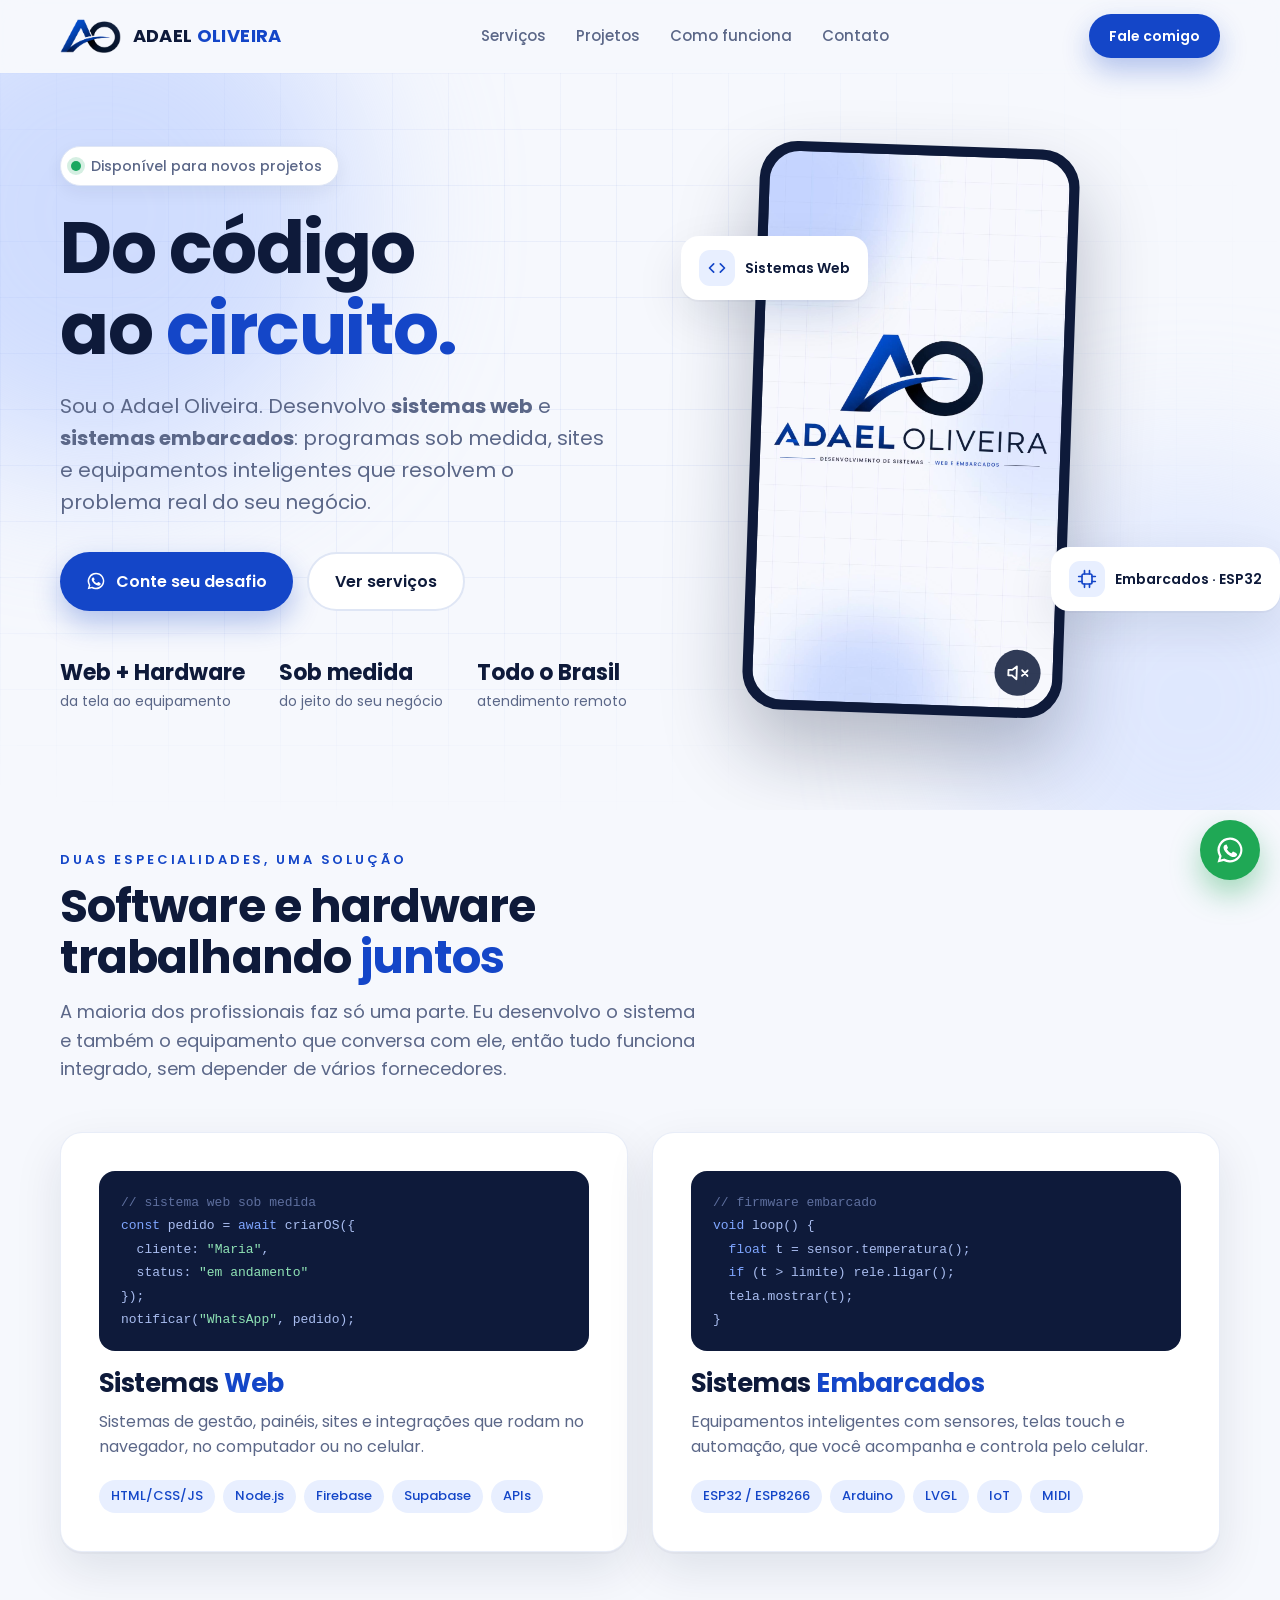
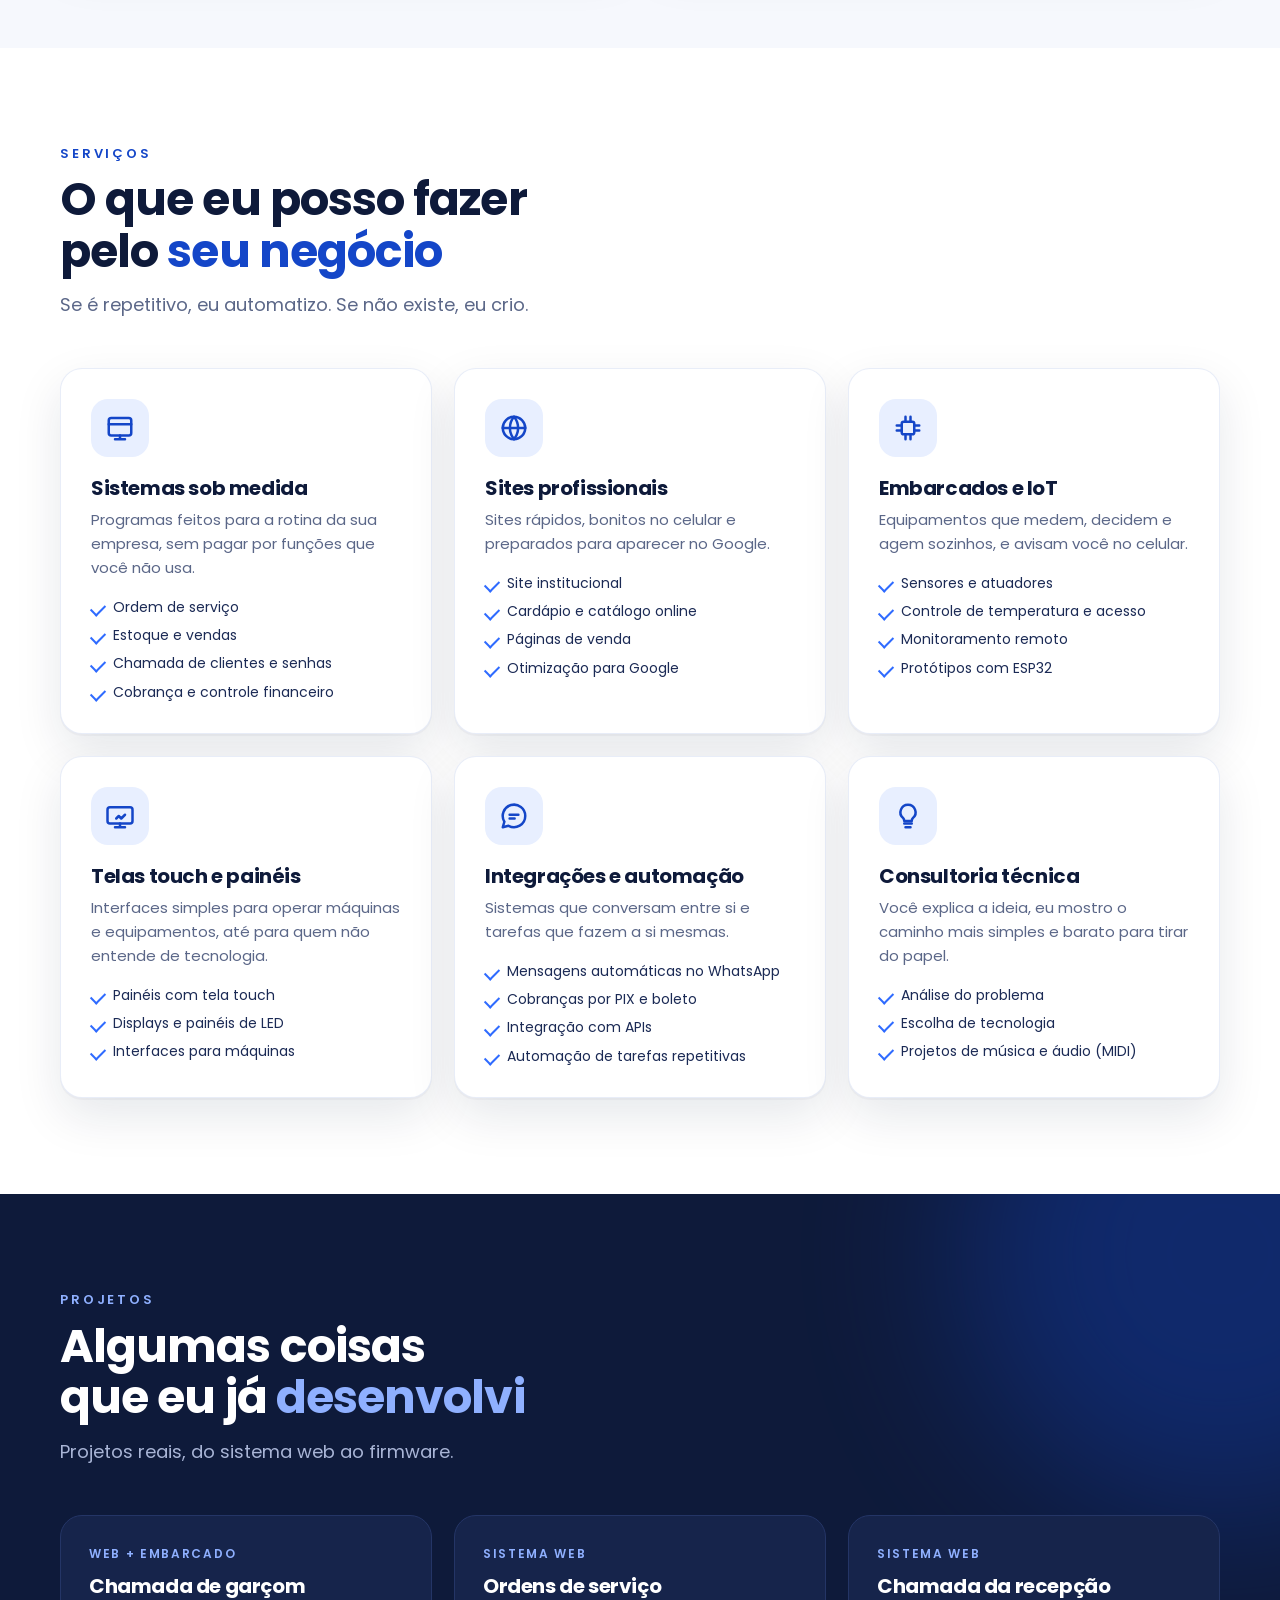
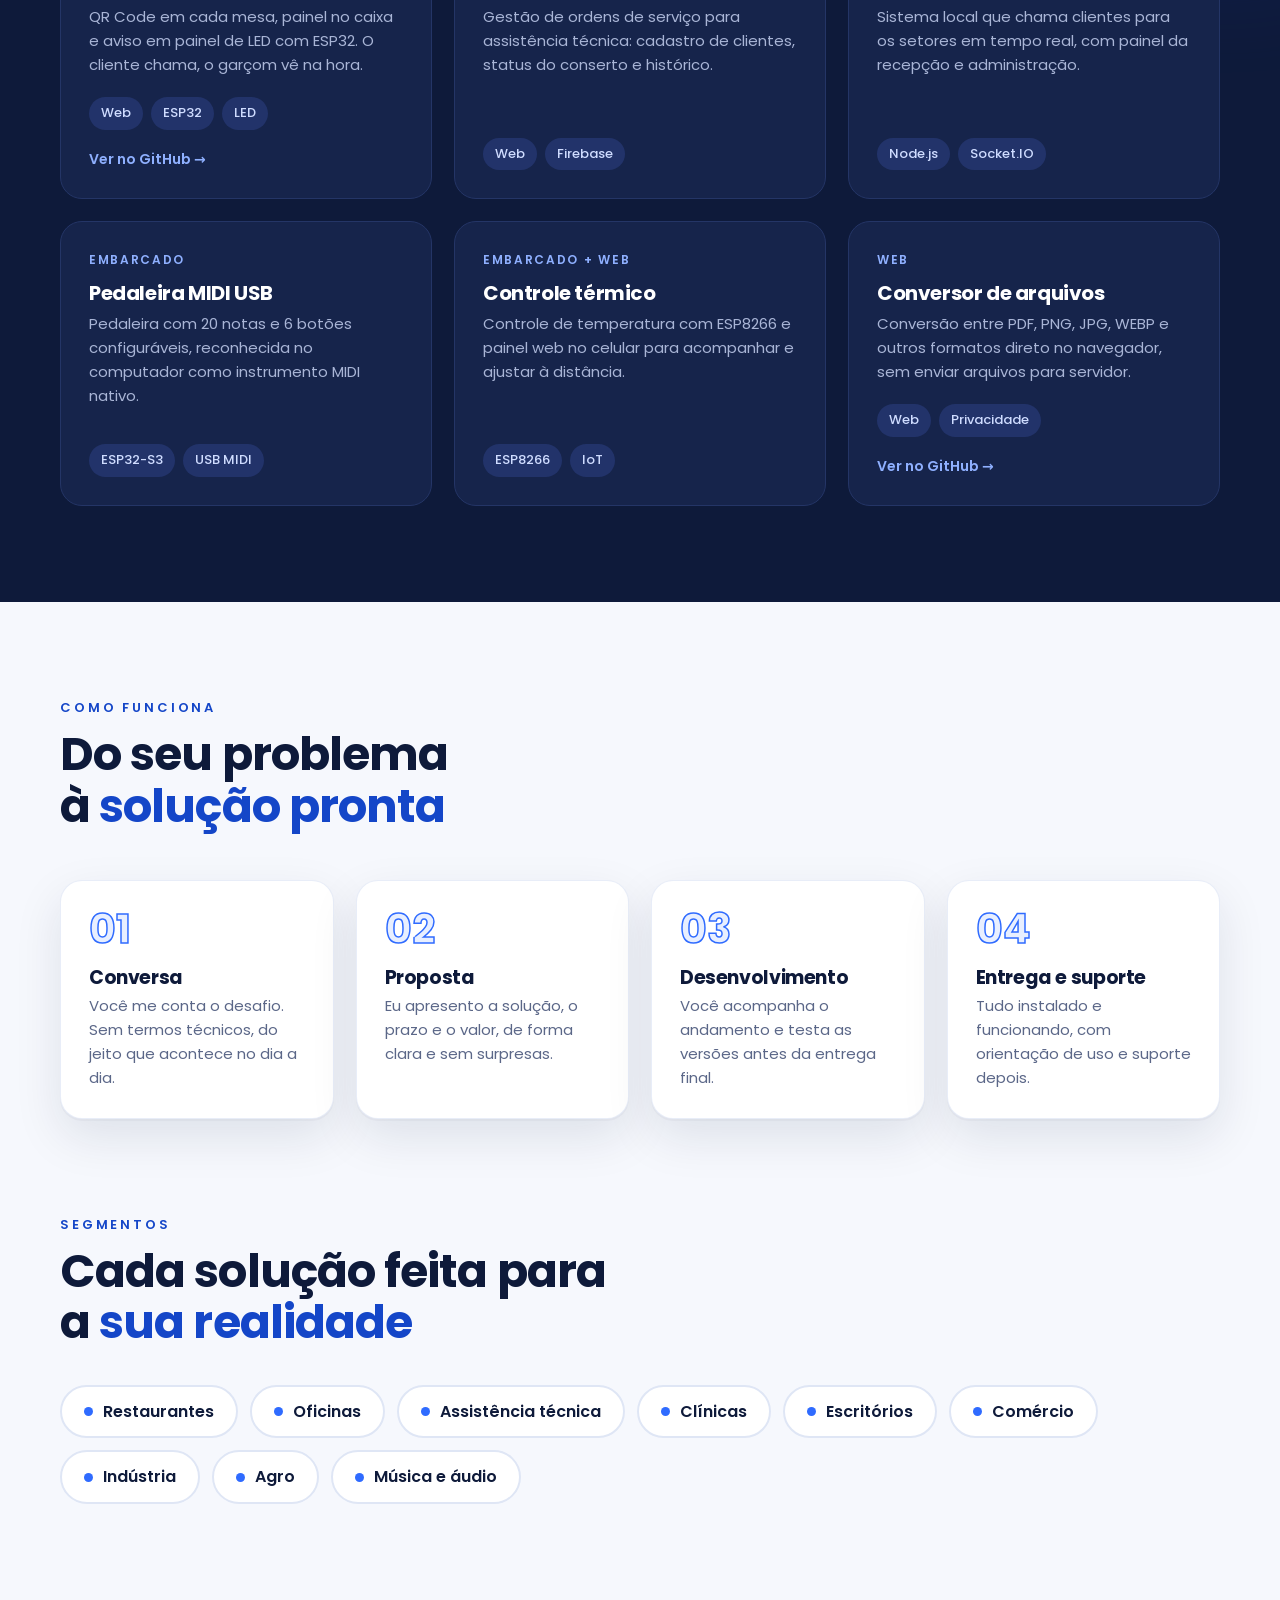
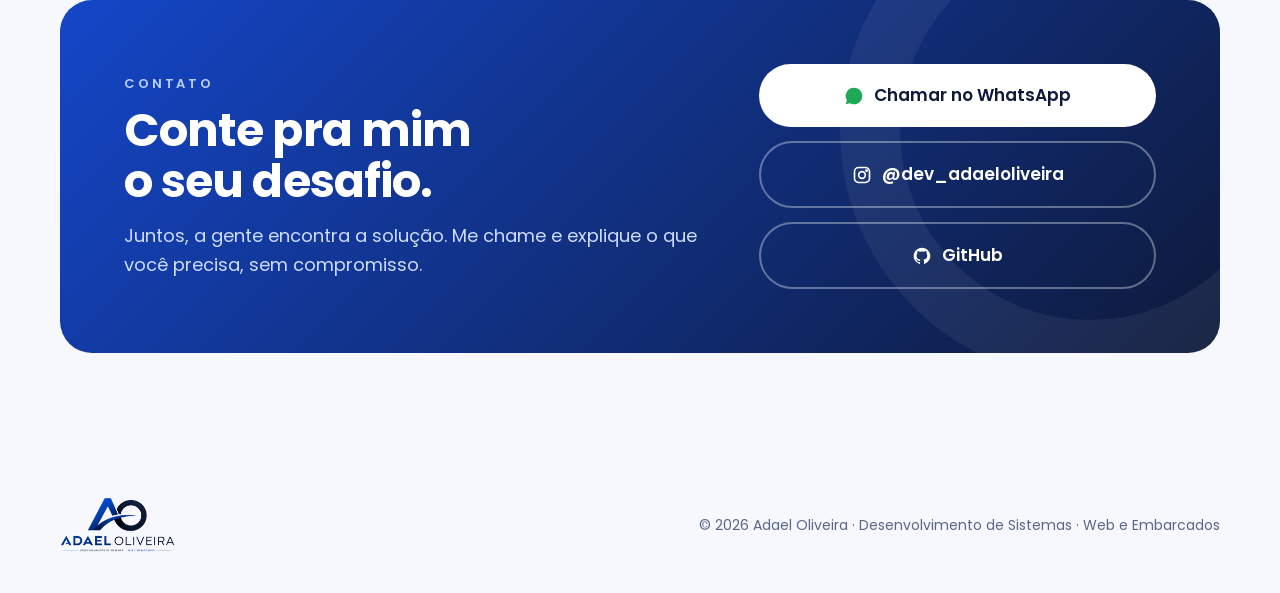
==== index.html @ 1d64de00 "Site oficial Adael Oliveira Co-Authored-By: Claude Opus 5.5 <noreply@anthropic.com> Claude-Session: " ====
<!doctype html>
<html lang="pt-BR">
<head>
<meta charset="utf-8">
<meta name="viewport" content="width=device-width, initial-scale=1">
<title>Adael Oliveira · Desenvolvimento de Sistemas Web e Embarcados</title>
<meta name="description" content="Sistemas sob medida, sites profissionais, automação, telas touch e soluções com ESP32. Do código ao circuito, para restaurantes, oficinas, comércio, escritórios e indústria.">
<meta name="theme-color" content="#0e1a3a">
<link rel="canonical" href="https://adael-oliveira.github.io/">
<meta property="og:type" content="website">
<meta property="og:locale" content="pt_BR">
<meta property="og:title" content="Adael Oliveira · Sistemas Web e Embarcados">
<meta property="og:description" content="Do código ao circuito: sistemas sob medida, sites, automação e equipamentos inteligentes para o seu negócio.">
<meta property="og:url" content="https://adael-oliveira.github.io/">
<meta property="og:image" content="https://adael-oliveira.github.io/assets/og.jpg">
<meta name="twitter:card" content="summary_large_image">
<link rel="icon" type="image/png" sizes="32x32" href="assets/favicon-32.png">
<link rel="apple-touch-icon" href="assets/apple-touch-icon.png">
<link rel="preconnect" href="https://fonts.googleapis.com">
<link rel="preconnect" href="https://fonts.gstatic.com" crossorigin>
<link href="https://fonts.googleapis.com/css2?family=Poppins:wght@400;500;600;700&display=swap" rel="stylesheet">
<script type="application/ld+json">
{"@context":"https://schema.org","@type":"ProfessionalService","name":"Adael Oliveira · Desenvolvimento de Sistemas","url":"https://adael-oliveira.github.io/","image":"https://adael-oliveira.github.io/assets/og.jpg","logo":"https://adael-oliveira.github.io/assets/icon-512.png","description":"Desenvolvimento de sistemas web e embarcados: sistemas sob medida, sites, automação e IoT.","areaServed":"BR","founder":{"@type":"Person","name":"Adael Oliveira","jobTitle":"Desenvolvedor de Sistemas Web e Embarcados","sameAs":["https://github.com/Adael-Oliveira"]}}
</script>
<style>
:root{--navy:#0e1a3a;--navy2:#1b2a55;--blue:#1446c8;--blue2:#2f6bff;--sky:#e8efff;--line:#dfe6f5;--bg:#f6f8fd;--card:#fff;--muted:#5b6788;--ok:#1aa760;--radius:22px;--shadow:0 18px 48px rgba(14,26,58,.10),0 2px 0 rgba(14,26,58,.03)}
*{box-sizing:border-box;margin:0;padding:0}
html{scroll-behavior:smooth}
body{font-family:'Poppins',system-ui,sans-serif;background:var(--bg);color:var(--navy);line-height:1.6;-webkit-font-smoothing:antialiased;overflow-x:hidden}
img,video{max-width:100%;display:block}
a{color:inherit;text-decoration:none}
.wrap{width:min(1160px,100% - 32px);margin-inline:auto}
section{padding:96px 0}
.kicker{font-size:13px;font-weight:600;letter-spacing:.22em;text-transform:uppercase;color:var(--blue)}
h1,h2,h3{line-height:1.12;letter-spacing:-.02em}
h2{font-size:clamp(30px,4.4vw,46px);font-weight:700;margin-top:10px}
.sub{color:var(--muted);font-size:18px;max-width:640px;margin-top:14px}
.blue{color:var(--blue)}
.btn{display:inline-flex;align-items:center;gap:10px;font-weight:600;font-size:16px;padding:15px 26px;border-radius:999px;transition:transform .2s,box-shadow .2s,background .2s;cursor:pointer;border:0}
.btn svg{width:20px;height:20px}
.btn-primary{background:var(--blue);color:#fff;box-shadow:0 12px 28px rgba(20,70,200,.30)}
.btn-primary:hover{transform:translateY(-2px);background:#1039a8}
.btn-ghost{background:#fff;color:var(--navy);border:2px solid var(--line)}
.btn-ghost:hover{border-color:var(--blue2);transform:translateY(-2px)}
/* header */
header{position:sticky;top:0;z-index:50;background:rgba(246,248,253,.82);backdrop-filter:blur(14px);-webkit-backdrop-filter:blur(14px);border-bottom:1px solid transparent;transition:border-color .3s}
header.scrolled{border-color:var(--line)}
.nav{display:flex;align-items:center;justify-content:space-between;height:72px}
.brand{display:flex;align-items:center;gap:12px;font-weight:700;font-size:18px;letter-spacing:.02em}
.brand img{height:34px;width:auto}
.brand span b{color:var(--blue)}
.menu{display:flex;gap:30px;font-size:15px;font-weight:500;color:var(--muted)}
.menu a:hover{color:var(--blue)}
.nav .btn{padding:11px 20px;font-size:14px}
.burger{display:none;background:none;border:0;width:44px;height:44px;cursor:pointer}
.burger span{display:block;width:22px;height:2px;background:var(--navy);margin:5px auto;border-radius:2px;transition:.3s}
/* hero */
.hero{position:relative;padding:72px 0 96px;overflow:hidden}
.hero::before{content:"";position:absolute;inset:0;background-image:linear-gradient(rgba(20,70,200,.055) 1px,transparent 1px),linear-gradient(90deg,rgba(20,70,200,.055) 1px,transparent 1px);background-size:56px 56px;mask-image:radial-gradient(ellipse at 30% 40%,#000 30%,transparent 75%);-webkit-mask-image:radial-gradient(ellipse at 30% 40%,#000 30%,transparent 75%)}
.blob{position:absolute;border-radius:50%;filter:blur(80px);opacity:.5;z-index:0}
.hero-grid{position:relative;z-index:1;display:grid;grid-template-columns:1.15fr .85fr;gap:56px;align-items:center}
.badge{display:inline-flex;align-items:center;gap:10px;background:#fff;border:1px solid var(--line);border-radius:999px;padding:8px 16px 8px 10px;font-size:14px;font-weight:500;color:var(--muted);box-shadow:0 6px 18px rgba(14,26,58,.06)}
.badge i{width:10px;height:10px;border-radius:50%;background:var(--ok);box-shadow:0 0 0 4px rgba(26,167,96,.18)}
.hero h1{font-size:clamp(40px,6.4vw,72px);font-weight:700;margin-top:22px}
.hero p.lead{font-size:clamp(17px,2vw,20px);color:var(--muted);margin-top:20px;max-width:560px}
.cta-row{display:flex;flex-wrap:wrap;gap:14px;margin-top:34px}
.stats{display:flex;gap:34px;margin-top:44px;flex-wrap:wrap}
.stats div{font-size:14px;color:var(--muted)}
.stats b{display:block;font-size:22px;color:var(--navy)}
.phone{position:relative;justify-self:center;width:min(320px,100%);aspect-ratio:9/16;border-radius:38px;background:var(--navy);padding:10px;box-shadow:0 40px 80px rgba(14,26,58,.28);transform:rotate(2deg)}
.phone video{width:100%;height:100%;object-fit:cover;border-radius:30px;background:#fff}
.phone .sound{position:absolute;right:22px;bottom:22px;width:46px;height:46px;border-radius:50%;background:rgba(14,26,58,.85);color:#fff;border:0;display:flex;align-items:center;justify-content:center;cursor:pointer}
.phone .sound svg{width:22px;height:22px}
.float{position:absolute;background:#fff;border-radius:18px;padding:14px 18px;box-shadow:var(--shadow);font-size:14px;font-weight:600;display:flex;align-items:center;gap:10px;white-space:nowrap}
.float .ic{width:36px;height:36px;border-radius:11px;background:var(--sky);display:flex;align-items:center;justify-content:center}
.float svg{width:20px;height:20px;stroke:var(--blue);fill:none;stroke-width:2;stroke-linecap:round;stroke-linejoin:round}
.f1{left:-70px;top:16%}.f2{right:-60px;bottom:18%}
/* duo */
.duo{display:grid;grid-template-columns:1fr 1fr;gap:24px;margin-top:48px}
.duo .card{padding:38px}
.card{background:var(--card);border-radius:var(--radius);box-shadow:var(--shadow);border:1px solid rgba(223,230,245,.7)}
.duo h3{font-size:26px;margin:18px 0 10px}
.duo p{color:var(--muted)}
.tags{display:flex;flex-wrap:wrap;gap:8px;margin-top:20px}
.tags span{font-size:13px;font-weight:500;background:var(--sky);color:var(--blue);padding:6px 12px;border-radius:999px}
.code{background:var(--navy);border-radius:16px;padding:20px 22px;font-family:ui-monospace,Menlo,monospace;font-size:13px;color:#a9bdf0;line-height:1.8}
.code .k{color:#7fa6ff}.code .s{color:#8fe3b5}.code .c{color:#5e6f9e}
/* services */
.grid3{display:grid;grid-template-columns:repeat(3,1fr);gap:22px;margin-top:48px}
.svc{padding:30px;transition:transform .25s,box-shadow .25s}
.svc:hover{transform:translateY(-4px);box-shadow:0 26px 60px rgba(14,26,58,.14)}
.ico{width:58px;height:58px;border-radius:17px;background:var(--sky);display:flex;align-items:center;justify-content:center}
.ico svg{width:30px;height:30px;stroke:var(--blue);fill:none;stroke-width:2;stroke-linecap:round;stroke-linejoin:round}
.svc h3{font-size:20px;margin:20px 0 8px}
.svc p{color:var(--muted);font-size:15px}
.svc ul{list-style:none;margin-top:16px;display:grid;gap:6px}
.svc li{font-size:14px;color:var(--navy2);padding-left:22px;position:relative}
.svc li::before{content:"";position:absolute;left:0;top:8px;width:12px;height:7px;border-left:2px solid var(--blue2);border-bottom:2px solid var(--blue2);transform:rotate(-45deg)}
/* projects */
.dark{background:var(--navy);color:#fff;position:relative;overflow:hidden}
.dark .sub{color:#a9b5d6}
.dark .kicker{color:#8fb0ff}
.proj{display:grid;grid-template-columns:repeat(3,1fr);gap:22px;margin-top:48px}
.pj{background:#16244b;border:1px solid #243566;border-radius:var(--radius);padding:28px;display:flex;flex-direction:column;transition:transform .25s,border-color .25s}
.pj:hover{transform:translateY(-4px);border-color:#3b5bb5}
.pj .type{font-size:12px;font-weight:600;letter-spacing:.14em;text-transform:uppercase;color:#8fb0ff}
.pj h3{font-size:20px;margin:12px 0 8px}
.pj p{color:#a9b5d6;font-size:15px;flex:1}
.pj .tags span{background:#22336a;color:#cfdcff}
.pj a.more{margin-top:18px;font-size:14px;font-weight:600;color:#8fb0ff;display:inline-flex;gap:6px;align-items:center}
.pj a.more:hover{color:#fff}
/* steps */
.steps{display:grid;grid-template-columns:repeat(4,1fr);gap:22px;margin-top:48px;counter-reset:s}
.step{padding:28px;position:relative}
.step::before{counter-increment:s;content:"0" counter(s);font-size:40px;font-weight:700;color:var(--sky);-webkit-text-stroke:1.5px var(--blue2);line-height:1}
.step h3{font-size:19px;margin:16px 0 6px}
.step p{font-size:15px;color:var(--muted)}
/* segments */
.chips{display:flex;flex-wrap:wrap;gap:12px;margin-top:36px}
.chips span{background:#fff;border:2px solid var(--line);border-radius:999px;padding:12px 22px;font-weight:600;font-size:16px;display:inline-flex;align-items:center;gap:10px}
.chips span::before{content:"";width:9px;height:9px;border-radius:50%;background:var(--blue2)}
/* contact */
.contact{background:linear-gradient(135deg,#1446c8,#0e1a3a);color:#fff;border-radius:32px;padding:64px;display:grid;grid-template-columns:1.2fr .8fr;gap:40px;align-items:center;position:relative;overflow:hidden}
.contact::after{content:"";position:absolute;right:-120px;top:-120px;width:380px;height:380px;border-radius:50%;border:60px solid rgba(255,255,255,.06)}
.contact h2{color:#fff}
.contact p{color:#cfdcff;font-size:18px;margin-top:14px}
.contact .links{display:grid;gap:14px;position:relative;z-index:1}
.contact .btn{justify-content:center;padding:18px 26px;font-size:17px}
.btn-white{background:#fff;color:var(--navy)}
.btn-white:hover{transform:translateY(-2px)}
.btn-line{background:transparent;color:#fff;border:2px solid rgba(255,255,255,.35)}
.btn-line:hover{border-color:#fff;transform:translateY(-2px)}
footer{padding:48px 0 40px;color:var(--muted);font-size:14px}
.foot{display:flex;justify-content:space-between;align-items:center;gap:20px;flex-wrap:wrap}
.foot img{height:56px;width:auto}
.wa-float{position:fixed;right:20px;bottom:20px;z-index:60;width:60px;height:60px;border-radius:50%;background:#1fa855;color:#fff;display:flex;align-items:center;justify-content:center;box-shadow:0 14px 30px rgba(31,168,85,.4);transition:transform .2s}
.wa-float:hover{transform:scale(1.07)}
.wa-float svg{width:30px;height:30px}
.reveal{opacity:0;transform:translateY(28px);transition:opacity .7s ease,transform .7s ease}
.reveal.in{opacity:1;transform:none}
@media (prefers-reduced-motion:reduce){.reveal{opacity:1;transform:none;transition:none}html{scroll-behavior:auto}}
@media (max-width:960px){
 .hero-grid{grid-template-columns:1fr;text-align:left}
 .phone{margin-top:20px;transform:none}
 .f1{left:-10px}.f2{right:-10px}
 .grid3,.proj{grid-template-columns:1fr 1fr}
 .steps{grid-template-columns:1fr 1fr}
 .contact{grid-template-columns:1fr;padding:44px 28px}
}
@media (max-width:720px){
 section{padding:72px 0}
 .menu{display:none;position:absolute;top:72px;left:0;right:0;background:#fff;flex-direction:column;gap:0;padding:8px 16px 16px;border-bottom:1px solid var(--line);box-shadow:0 20px 40px rgba(14,26,58,.1)}
 .menu.open{display:flex}
 .menu a{padding:14px 4px;border-bottom:1px solid var(--line);font-size:16px}
 .burger{display:block}
 .nav .btn{display:none}
 .duo,.grid3,.proj,.steps{grid-template-columns:1fr}
 .duo .card{padding:28px}
 .float{display:none}
 .stats{gap:24px}
 .phone{width:250px}
 .code{font-size:11.5px;padding:16px;overflow-x:auto;white-space:nowrap}
}
</style>
</head>
<body>

<header id="top">
 <div class="wrap nav">
  <a href="#" class="brand" aria-label="Adael Oliveira, início"><img src="assets/logo_mark.png" alt="" width="64" height="36"><span>ADAEL <b>OLIVEIRA</b></span></a>
  <nav class="menu" id="menu">
   <a href="#servicos">Serviços</a><a href="#projetos">Projetos</a><a href="#como">Como funciona</a><a href="#contato">Contato</a>
  </nav>
  <a class="btn btn-primary js-wa" href="#contato">Fale comigo</a>
  <button class="burger" id="burger" aria-label="Abrir menu" aria-expanded="false"><span></span><span></span><span></span></button>
 </div>
</header>

<main>
<section class="hero">
 <div class="blob" style="width:520px;height:520px;background:#a9c1ff;left:-160px;top:-120px"></div>
 <div class="blob" style="width:460px;height:460px;background:#c9d8ff;right:-140px;bottom:-120px"></div>
 <div class="wrap hero-grid">
  <div>
   <span class="badge"><i></i>Disponível para novos projetos</span>
   <h1>Do código<br>ao <span class="blue">circuito.</span></h1>
   <p class="lead">Sou o Adael Oliveira. Desenvolvo <b>sistemas web</b> e <b>sistemas embarcados</b>: programas sob medida, sites e equipamentos inteligentes que resolvem o problema real do seu negócio.</p>
   <div class="cta-row">
    <a class="btn btn-primary js-wa" href="#contato"><svg viewBox="0 0 24 24" fill="currentColor"><path d="M12 2a10 10 0 0 0-8.6 15.1L2 22l5-1.3A10 10 0 1 0 12 2zm0 18.2a8.2 8.2 0 0 1-4.2-1.2l-.3-.2-3 .8.8-2.9-.2-.3A8.2 8.2 0 1 1 12 20.2zm4.5-6.1c-.2-.1-1.5-.7-1.7-.8s-.4-.1-.6.1-.7.8-.8 1-.3.2-.5.1a6.7 6.7 0 0 1-3.3-2.9c-.3-.4.3-.4.7-1.3.1-.2 0-.3 0-.4l-.8-1.8c-.2-.5-.4-.4-.6-.4h-.5a1 1 0 0 0-.7.3 3 3 0 0 0-.9 2.2 5.2 5.2 0 0 0 1.1 2.7 11.8 11.8 0 0 0 4.5 4c1.7.7 2.4.8 3.2.7a2.8 2.8 0 0 0 1.8-1.3 2.3 2.3 0 0 0 .2-1.3c-.1-.1-.3-.2-.5-.3z"/></svg>Conte seu desafio</a>
    <a class="btn btn-ghost" href="#servicos">Ver serviços</a>
   </div>
   <div class="stats">
    <div><b>Web + Hardware</b>da tela ao equipamento</div>
    <div><b>Sob medida</b>do jeito do seu negócio</div>
    <div><b>Todo o Brasil</b>atendimento remoto</div>
   </div>
  </div>
  <div style="position:relative;justify-self:center">
   <div class="phone">
    <video id="vid" src="assets/video.mp4" poster="assets/poster.jpg" autoplay muted loop playsinline preload="metadata" aria-label="Vídeo de apresentação dos serviços"></video>
    <button class="sound" id="sound" aria-label="Ativar som"><svg viewBox="0 0 24 24" fill="none" stroke="currentColor" stroke-width="2" stroke-linecap="round" stroke-linejoin="round"><path d="M11 5 6 9H2v6h4l5 4z"/><path id="w" d="M23 9l-6 6M17 9l6 6"/></svg></button>
   </div>
   <div class="float f1"><span class="ic"><svg viewBox="0 0 24 24"><path d="m8 7-5 5 5 5M16 7l5 5-5 5"/></svg></span>Sistemas Web</div>
   <div class="float f2"><span class="ic"><svg viewBox="0 0 24 24"><rect x="6" y="6" width="12" height="12" rx="2"/><path d="M9 2v4M15 2v4M9 18v4M15 18v4M2 9h4M2 15h4M18 9h4M18 15h4"/></svg></span>Embarcados · ESP32</div>
  </div>
 </div>
</section>

<section id="sobre" style="padding-top:40px">
 <div class="wrap">
  <div class="reveal">
   <div class="kicker">Duas especialidades, uma solução</div>
   <h2>Software e hardware<br>trabalhando <span class="blue">juntos</span></h2>
   <p class="sub">A maioria dos profissionais faz só uma parte. Eu desenvolvo o sistema e também o equipamento que conversa com ele, então tudo funciona integrado, sem depender de vários fornecedores.</p>
  </div>
  <div class="duo">
   <div class="card reveal">
    <div class="code"><span class="c">// sistema web sob medida</span><br><span class="k">const</span> pedido = <span class="k">await</span> criarOS({<br>&nbsp;&nbsp;cliente: <span class="s">"Maria"</span>,<br>&nbsp;&nbsp;status: <span class="s">"em andamento"</span><br>});<br>notificar(<span class="s">"WhatsApp"</span>, pedido);</div>
    <h3>Sistemas <span class="blue">Web</span></h3>
    <p>Sistemas de gestão, painéis, sites e integrações que rodam no navegador, no computador ou no celular.</p>
    <div class="tags"><span>HTML/CSS/JS</span><span>Node.js</span><span>Firebase</span><span>Supabase</span><span>APIs</span></div>
   </div>
   <div class="card reveal">
    <div class="code"><span class="c">// firmware embarcado</span><br><span class="k">void</span> loop() {<br>&nbsp;&nbsp;<span class="k">float</span> t = sensor.temperatura();<br>&nbsp;&nbsp;<span class="k">if</span> (t &gt; limite) rele.ligar();<br>&nbsp;&nbsp;tela.mostrar(t);<br>}</div>
    <h3>Sistemas <span class="blue">Embarcados</span></h3>
    <p>Equipamentos inteligentes com sensores, telas touch e automação, que você acompanha e controla pelo celular.</p>
    <div class="tags"><span>ESP32 / ESP8266</span><span>Arduino</span><span>LVGL</span><span>IoT</span><span>MIDI</span></div>
   </div>
  </div>
 </div>
</section>

<section id="servicos" style="background:#fff">
 <div class="wrap">
  <div class="reveal">
   <div class="kicker">Serviços</div>
   <h2>O que eu posso fazer<br>pelo <span class="blue">seu negócio</span></h2>
   <p class="sub">Se é repetitivo, eu automatizo. Se não existe, eu crio.</p>
  </div>
  <div class="grid3">
   <div class="card svc reveal"><div class="ico"><svg viewBox="0 0 24 24"><rect x="3" y="4" width="18" height="14" rx="2"/><path d="M3 9h18M8 21h8M12 18v3"/></svg></div><h3>Sistemas sob medida</h3><p>Programas feitos para a rotina da sua empresa, sem pagar por funções que você não usa.</p><ul><li>Ordem de serviço</li><li>Estoque e vendas</li><li>Chamada de clientes e senhas</li><li>Cobrança e controle financeiro</li></ul></div>
   <div class="card svc reveal"><div class="ico"><svg viewBox="0 0 24 24"><circle cx="12" cy="12" r="9"/><path d="M3 12h18M12 3a14 14 0 0 1 0 18M12 3a14 14 0 0 0 0 18"/></svg></div><h3>Sites profissionais</h3><p>Sites rápidos, bonitos no celular e preparados para aparecer no Google.</p><ul><li>Site institucional</li><li>Cardápio e catálogo online</li><li>Páginas de venda</li><li>Otimização para Google</li></ul></div>
   <div class="card svc reveal"><div class="ico"><svg viewBox="0 0 24 24"><rect x="7" y="7" width="10" height="10" rx="1.5"/><path d="M10 3v4M14 3v4M10 17v4M14 17v4M3 10h4M3 14h4M17 10h4M17 14h4"/></svg></div><h3>Embarcados e IoT</h3><p>Equipamentos que medem, decidem e agem sozinhos, e avisam você no celular.</p><ul><li>Sensores e atuadores</li><li>Controle de temperatura e acesso</li><li>Monitoramento remoto</li><li>Protótipos com ESP32</li></ul></div>
   <div class="card svc reveal"><div class="ico"><svg viewBox="0 0 24 24"><rect x="2" y="5" width="20" height="13" rx="2"/><path d="M12 18v3M8 21h8"/><path d="M9 14l2-2 2 2 3-3"/></svg></div><h3>Telas touch e painéis</h3><p>Interfaces simples para operar máquinas e equipamentos, até para quem não entende de tecnologia.</p><ul><li>Painéis com tela touch</li><li>Displays e painéis de LED</li><li>Interfaces para máquinas</li></ul></div>
   <div class="card svc reveal"><div class="ico"><svg viewBox="0 0 24 24"><path d="M21 12a9 9 0 0 1-13.4 7.8L3 21l1.3-4.4A9 9 0 1 1 21 12z"/><path d="M8.5 11h7M8.5 14h4"/></svg></div><h3>Integrações e automação</h3><p>Sistemas que conversam entre si e tarefas que fazem a si mesmas.</p><ul><li>Mensagens automáticas no WhatsApp</li><li>Cobranças por PIX e boleto</li><li>Integração com APIs</li><li>Automação de tarefas repetitivas</li></ul></div>
   <div class="card svc reveal"><div class="ico"><svg viewBox="0 0 24 24"><path d="M9 18h6M10 21h4"/><path d="M12 3a6 6 0 0 0-4 10.5c.8.8 1 1.5 1 2.5h6c0-1 .2-1.7 1-2.5A6 6 0 0 0 12 3z"/></svg></div><h3>Consultoria técnica</h3><p>Você explica a ideia, eu mostro o caminho mais simples e barato para tirar do papel.</p><ul><li>Análise do problema</li><li>Escolha de tecnologia</li><li>Projetos de música e áudio (MIDI)</li></ul></div>
  </div>
 </div>
</section>

<section id="projetos" class="dark">
 <div class="blob" style="width:520px;height:520px;background:#1446c8;right:-200px;top:-200px;opacity:.35"></div>
 <div class="wrap" style="position:relative">
  <div class="reveal">
   <div class="kicker">Projetos</div>
   <h2>Algumas coisas<br>que eu já <span style="color:#8fb0ff">desenvolvi</span></h2>
   <p class="sub">Projetos reais, do sistema web ao firmware.</p>
  </div>
  <div class="proj">
   <div class="pj reveal"><div class="type">Web + Embarcado</div><h3>Chamada de garçom</h3><p>QR Code em cada mesa, painel no caixa e aviso em painel de LED com ESP32. O cliente chama, o garçom vê na hora.</p><div class="tags"><span>Web</span><span>ESP32</span><span>LED</span></div><a class="more" href="https://github.com/Adael-Oliveira/ChamarGarcom" target="_blank" rel="noopener">Ver no GitHub →</a></div>
   <div class="pj reveal"><div class="type">Sistema Web</div><h3>Ordens de serviço</h3><p>Gestão de ordens de serviço para assistência técnica: cadastro de clientes, status do conserto e histórico.</p><div class="tags"><span>Web</span><span>Firebase</span></div></div>
   <div class="pj reveal"><div class="type">Sistema Web</div><h3>Chamada da recepção</h3><p>Sistema local que chama clientes para os setores em tempo real, com painel da recepção e administração.</p><div class="tags"><span>Node.js</span><span>Socket.IO</span></div></div>
   <div class="pj reveal"><div class="type">Embarcado</div><h3>Pedaleira MIDI USB</h3><p>Pedaleira com 20 notas e 6 botões configuráveis, reconhecida no computador como instrumento MIDI nativo.</p><div class="tags"><span>ESP32-S3</span><span>USB MIDI</span></div></div>
   <div class="pj reveal"><div class="type">Embarcado + Web</div><h3>Controle térmico</h3><p>Controle de temperatura com ESP8266 e painel web no celular para acompanhar e ajustar à distância.</p><div class="tags"><span>ESP8266</span><span>IoT</span></div></div>
   <div class="pj reveal"><div class="type">Web</div><h3>Conversor de arquivos</h3><p>Conversão entre PDF, PNG, JPG, WEBP e outros formatos direto no navegador, sem enviar arquivos para servidor.</p><div class="tags"><span>Web</span><span>Privacidade</span></div><a class="more" href="https://github.com/Adael-Oliveira/ArquivoLab" target="_blank" rel="noopener">Ver no GitHub →</a></div>
  </div>
 </div>
</section>

<section id="como">
 <div class="wrap">
  <div class="reveal">
   <div class="kicker">Como funciona</div>
   <h2>Do seu problema<br>à <span class="blue">solução pronta</span></h2>
  </div>
  <div class="steps">
   <div class="card step reveal"><h3>Conversa</h3><p>Você me conta o desafio. Sem termos técnicos, do jeito que acontece no dia a dia.</p></div>
   <div class="card step reveal"><h3>Proposta</h3><p>Eu apresento a solução, o prazo e o valor, de forma clara e sem surpresas.</p></div>
   <div class="card step reveal"><h3>Desenvolvimento</h3><p>Você acompanha o andamento e testa as versões antes da entrega final.</p></div>
   <div class="card step reveal"><h3>Entrega e suporte</h3><p>Tudo instalado e funcionando, com orientação de uso e suporte depois.</p></div>
  </div>
 </div>
</section>

<section style="padding-top:0">
 <div class="wrap reveal">
  <div class="kicker">Segmentos</div>
  <h2>Cada solução feita para<br>a <span class="blue">sua realidade</span></h2>
  <div class="chips"><span>Restaurantes</span><span>Oficinas</span><span>Assistência técnica</span><span>Clínicas</span><span>Escritórios</span><span>Comércio</span><span>Indústria</span><span>Agro</span><span>Música e áudio</span></div>
 </div>
</section>

<section id="contato" style="padding-top:0">
 <div class="wrap">
  <div class="contact reveal">
   <div style="position:relative;z-index:1">
    <div class="kicker" style="color:#bcd0ff">Contato</div>
    <h2>Conte pra mim<br>o seu desafio.</h2>
    <p>Juntos, a gente encontra a solução. Me chame e explique o que você precisa, sem compromisso.</p>
   </div>
   <div class="links">
    <a class="btn btn-white js-wa" href="#" target="_blank" rel="noopener"><svg viewBox="0 0 24 24" fill="#1fa855"><path d="M12 2a10 10 0 0 0-8.6 15.1L2 22l5-1.3A10 10 0 1 0 12 2zm4.5 12.1c-.2-.1-1.5-.7-1.7-.8s-.4-.1-.6.1-.7.8-.8 1-.3.2-.5.1a6.7 6.7 0 0 1-3.3-2.9c-.3-.4.3-.4.7-1.3.1-.2 0-.3 0-.4l-.8-1.8c-.2-.5-.4-.4-.6-.4h-.5a1 1 0 0 0-.7.3 3 3 0 0 0-.9 2.2 5.2 5.2 0 0 0 1.1 2.7 11.8 11.8 0 0 0 4.5 4c1.7.7 2.4.8 3.2.7a2.8 2.8 0 0 0 1.8-1.3 2.3 2.3 0 0 0 .2-1.3c-.1-.1-.3-.2-.5-.3z"/></svg>Chamar no WhatsApp</a>
    <a class="btn btn-line js-ig" href="#" target="_blank" rel="noopener"><svg viewBox="0 0 24 24" fill="none" stroke="currentColor" stroke-width="2"><rect x="3" y="3" width="18" height="18" rx="5"/><circle cx="12" cy="12" r="4"/><circle cx="17.5" cy="6.5" r=".8" fill="currentColor"/></svg><span class="js-ig-text">Instagram</span></a>
    <a class="btn btn-line" href="https://github.com/Adael-Oliveira" target="_blank" rel="noopener"><svg viewBox="0 0 24 24" fill="currentColor"><path d="M12 2a10 10 0 0 0-3.2 19.5c.5.1.7-.2.7-.5v-1.7c-2.8.6-3.4-1.3-3.4-1.3-.4-1.2-1.1-1.5-1.1-1.5-.9-.6.1-.6.1-.6 1 .1 1.5 1 1.5 1 .9 1.5 2.3 1.1 2.9.8.1-.6.3-1.1.6-1.3-2.2-.3-4.6-1.1-4.6-5a3.9 3.9 0 0 1 1-2.7 3.6 3.6 0 0 1 .1-2.7s.8-.3 2.8 1a9.6 9.6 0 0 1 5 0c1.9-1.3 2.8-1 2.8-1a3.6 3.6 0 0 1 .1 2.7 3.9 3.9 0 0 1 1 2.7c0 3.9-2.4 4.7-4.6 5 .4.3.7.9.7 1.9V21c0 .3.2.6.7.5A10 10 0 0 0 12 2z"/></svg>GitHub</a>
   </div>
  </div>
 </div>
</section>
</main>

<footer>
 <div class="wrap foot">
  <img src="assets/logo_full.png" alt="Adael Oliveira · Desenvolvimento de Sistemas · Web e Embarcados" width="116" height="56">
  <div>© <span id="ano">2026</span> Adael Oliveira · Desenvolvimento de Sistemas · Web e Embarcados</div>
 </div>
</footer>

<a class="wa-float js-wa" href="#" target="_blank" rel="noopener" aria-label="Chamar no WhatsApp"><svg viewBox="0 0 24 24" fill="currentColor"><path d="M12 2a10 10 0 0 0-8.6 15.1L2 22l5-1.3A10 10 0 1 0 12 2zm0 18.2a8.2 8.2 0 0 1-4.2-1.2l-.3-.2-3 .8.8-2.9-.2-.3A8.2 8.2 0 1 1 12 20.2zm4.5-6.1c-.2-.1-1.5-.7-1.7-.8s-.4-.1-.6.1-.7.8-.8 1-.3.2-.5.1a6.7 6.7 0 0 1-3.3-2.9c-.3-.4.3-.4.7-1.3.1-.2 0-.3 0-.4l-.8-1.8c-.2-.5-.4-.4-.6-.4h-.5a1 1 0 0 0-.7.3 3 3 0 0 0-.9 2.2 5.2 5.2 0 0 0 1.1 2.7 11.8 11.8 0 0 0 4.5 4c1.7.7 2.4.8 3.2.7a2.8 2.8 0 0 0 1.8-1.3 2.3 2.3 0 0 0 .2-1.3c-.1-.1-.3-.2-.5-.3z"/></svg></a>

<script>
// ===== CONTATOS: edite aqui =====
const CONTATO = {
  whatsapp: '5519983332894',   // só números, com 55 + DDD. Ex.: 5519999999999
  instagram: 'dev_adaeloliveira', // sem @
  mensagem: 'Olá, Adael! Vi seu site e gostaria de conversar sobre um projeto.'
};
document.querySelectorAll('.js-wa').forEach(a => {
  if (/^\d{10,15}$/.test(CONTATO.whatsapp)) { a.href = 'https://wa.me/' + CONTATO.whatsapp + '?text=' + encodeURIComponent(CONTATO.mensagem); a.target = '_blank'; a.rel = 'noopener'; }
  else { a.href = '#contato'; a.removeAttribute('target'); }
});
document.querySelectorAll('.js-ig').forEach(a => {
  if (/^[\w.]+$/.test(CONTATO.instagram)) { a.href = 'https://instagram.com/' + CONTATO.instagram; a.querySelector('.js-ig-text').textContent = '@' + CONTATO.instagram; }
  else a.style.display = 'none';
});
document.getElementById('ano').textContent = new Date().getFullYear();
// header
const hd = document.querySelector('header');
addEventListener('scroll', () => hd.classList.toggle('scrolled', scrollY > 10), { passive: true });
// mobile menu
const bg = document.getElementById('burger'), mn = document.getElementById('menu');
bg.addEventListener('click', () => { const o = mn.classList.toggle('open'); bg.setAttribute('aria-expanded', o); });
mn.querySelectorAll('a').forEach(a => a.addEventListener('click', () => { mn.classList.remove('open'); bg.setAttribute('aria-expanded', false); }));
// video sound toggle
const v = document.getElementById('vid'), sb = document.getElementById('sound');
sb.addEventListener('click', () => {
  v.muted = !v.muted; if (!v.muted) { v.currentTime = 0; v.play(); }
  sb.setAttribute('aria-label', v.muted ? 'Ativar som' : 'Desativar som');
  document.getElementById('w').setAttribute('d', v.muted ? 'M23 9l-6 6M17 9l6 6' : 'M15.5 8.5a5 5 0 0 1 0 7M19 5a10 10 0 0 1 0 14');
});
// reveal on scroll
const io = 'IntersectionObserver' in window ? new IntersectionObserver(es => es.forEach(e => { if (e.isIntersecting) { e.target.classList.add('in'); io.unobserve(e.target); } }), { threshold: .12 }) : null;
document.querySelectorAll('.reveal').forEach((el, i) => { el.style.transitionDelay = (i % 3) * 80 + 'ms'; io ? io.observe(el) : el.classList.add('in'); });
</script>
</body>
</html>
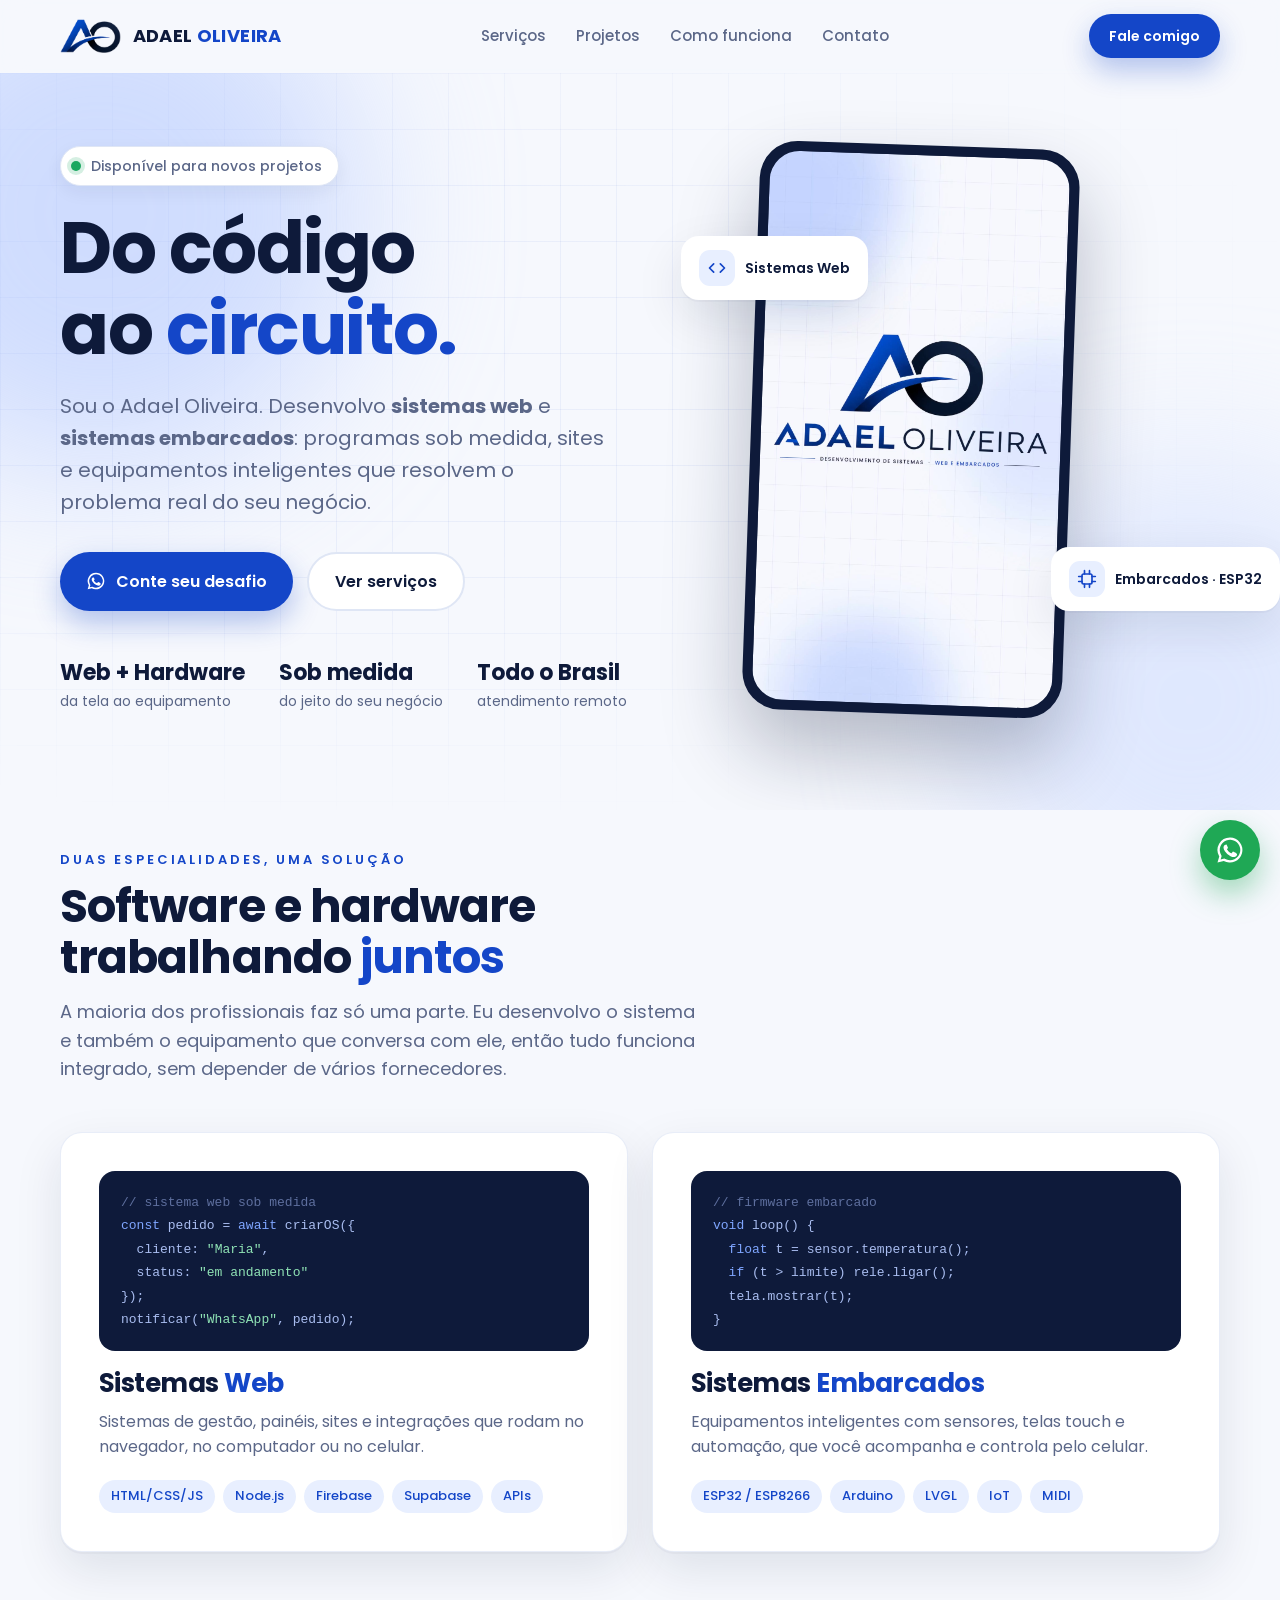
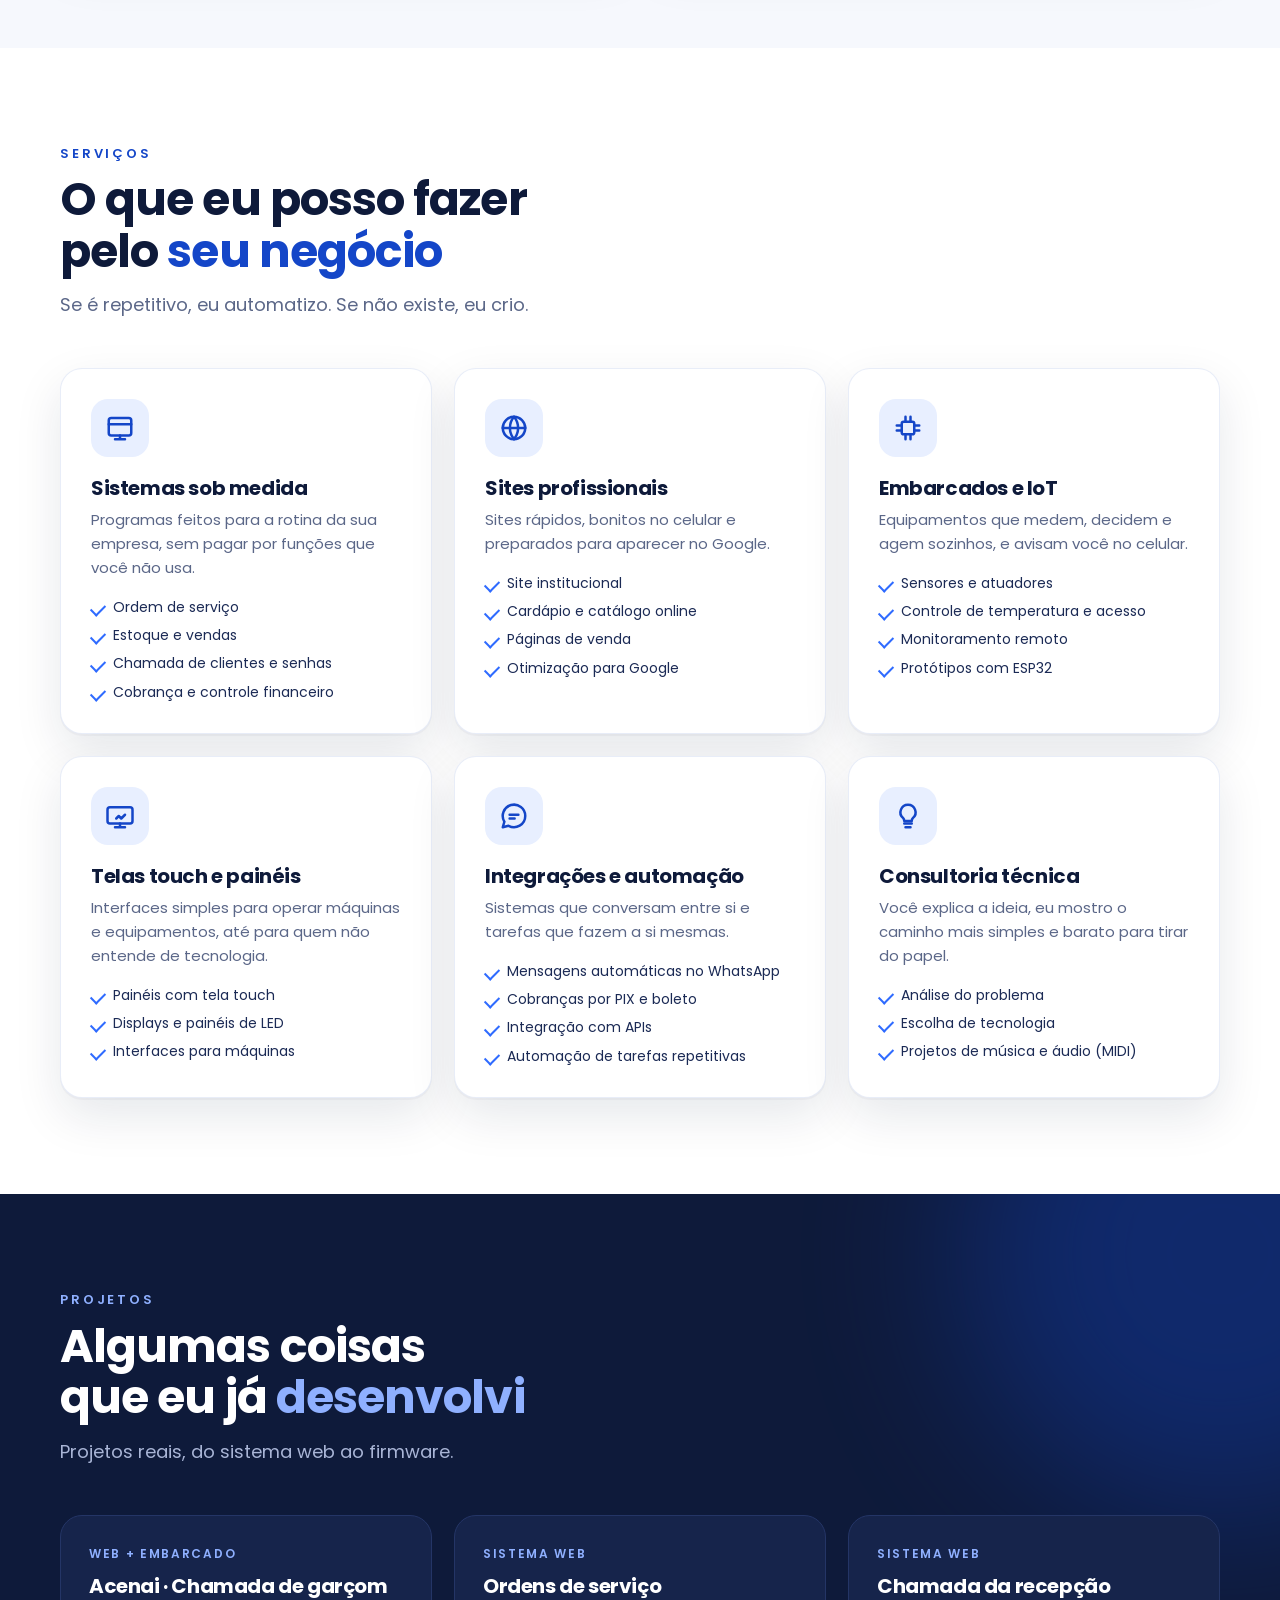
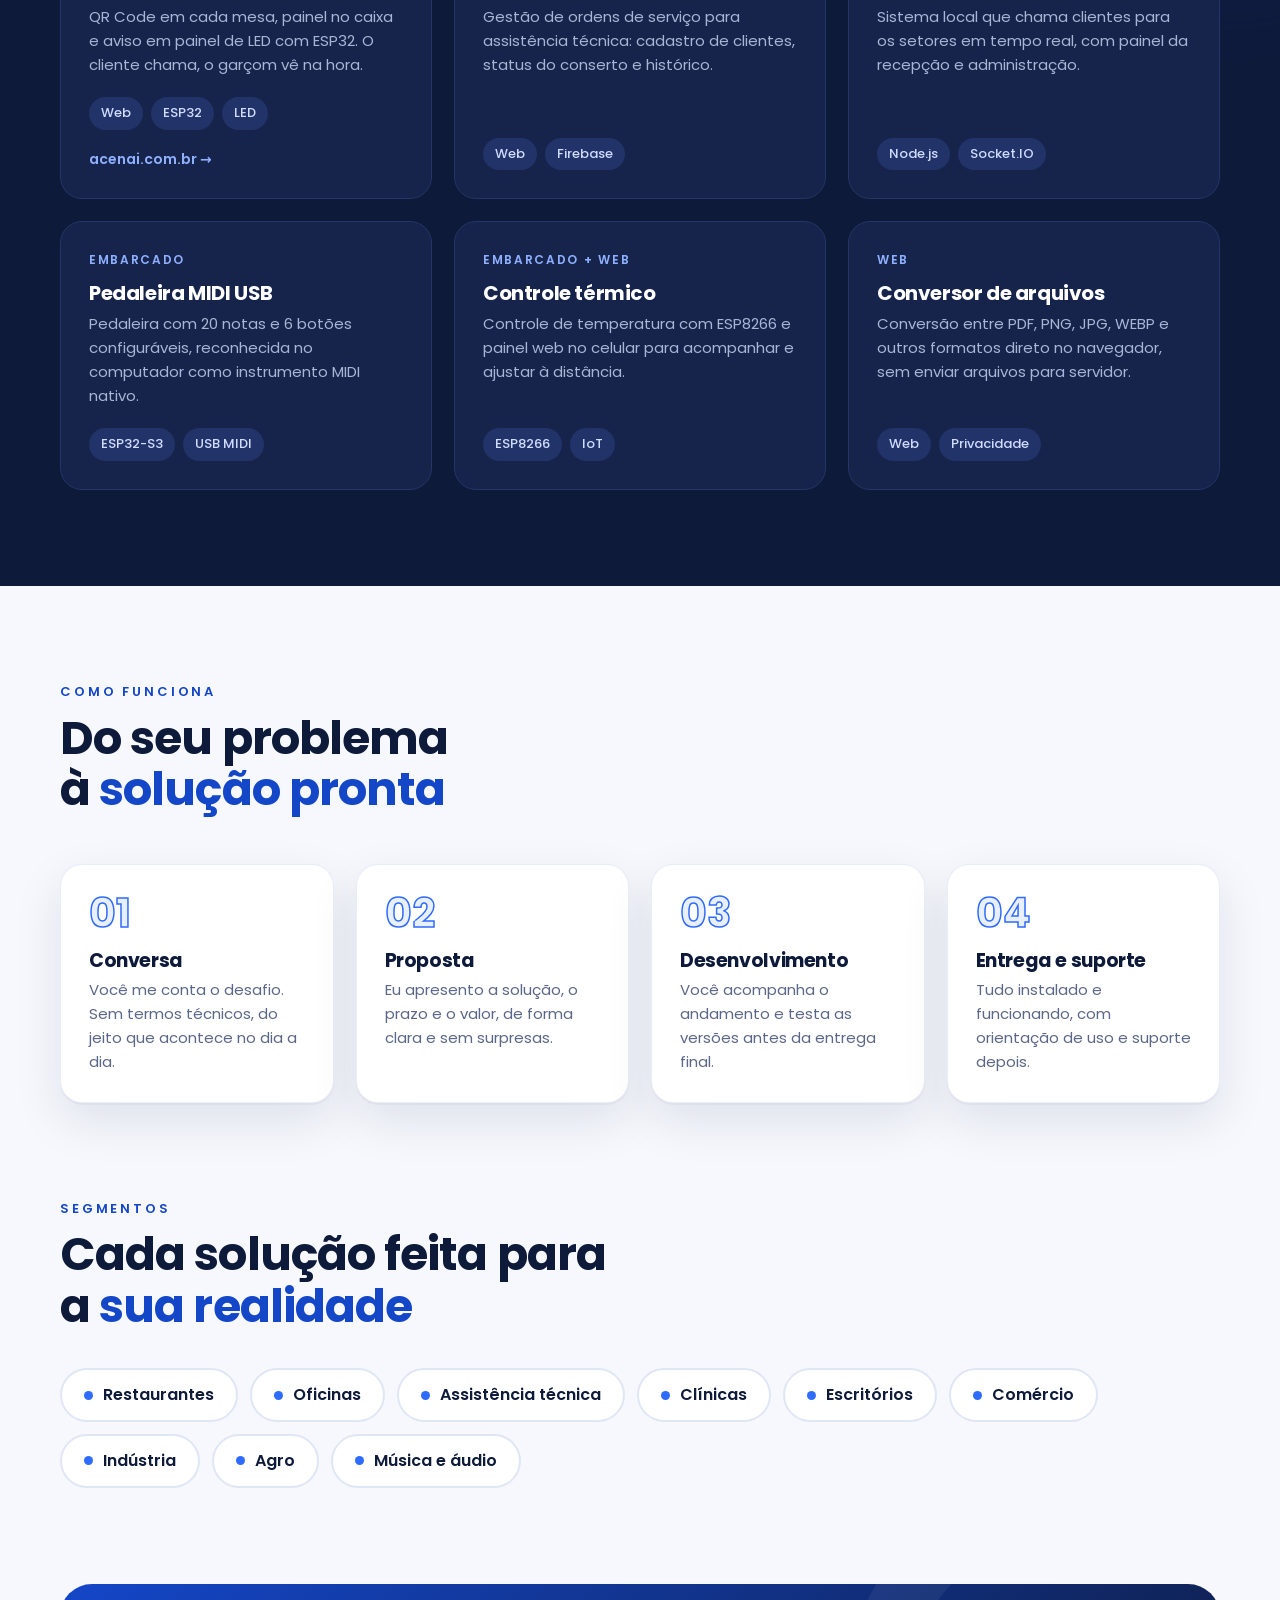
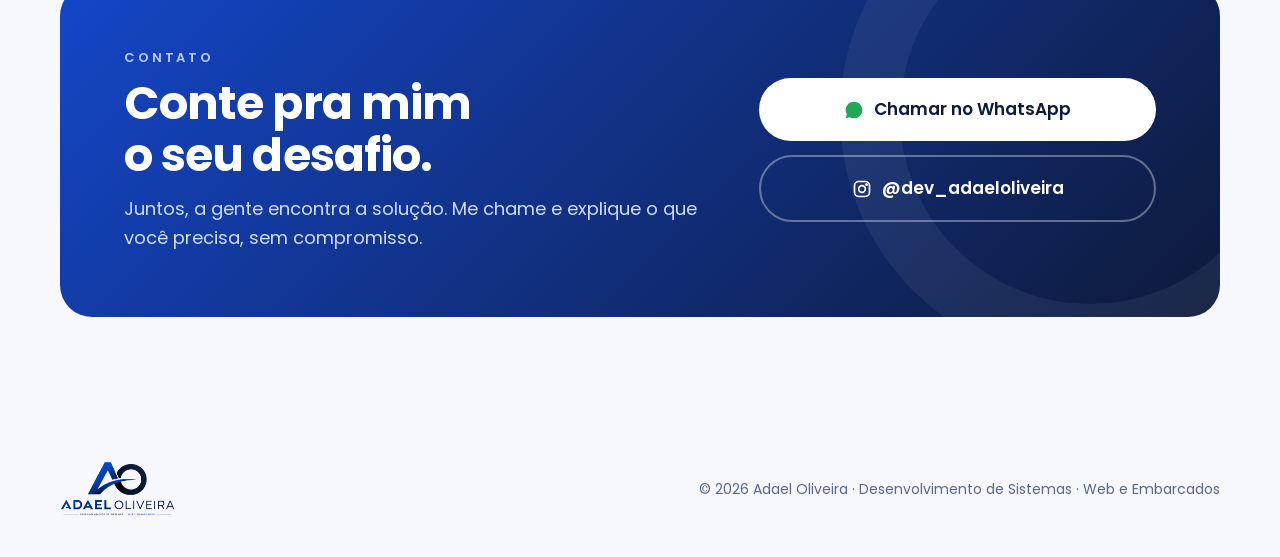
==== commit 19bd665d: "Remove áudio do vídeo e links do GitHub; adiciona Acenai Co-Authored-By: Claude Opus 5.5 <noreply@an" ====
--- a/index.html
+++ b/index.html
@@ -20,7 +20,7 @@
 <link rel="preconnect" href="https://fonts.gstatic.com" crossorigin>
 <link href="https://fonts.googleapis.com/css2?family=Poppins:wght@400;500;600;700&display=swap" rel="stylesheet">
 <script type="application/ld+json">
-{"@context":"https://schema.org","@type":"ProfessionalService","name":"Adael Oliveira · Desenvolvimento de Sistemas","url":"https://adael-oliveira.github.io/","image":"https://adael-oliveira.github.io/assets/og.jpg","logo":"https://adael-oliveira.github.io/assets/icon-512.png","description":"Desenvolvimento de sistemas web e embarcados: sistemas sob medida, sites, automação e IoT.","areaServed":"BR","founder":{"@type":"Person","name":"Adael Oliveira","jobTitle":"Desenvolvedor de Sistemas Web e Embarcados","sameAs":["https://github.com/Adael-Oliveira"]}}
+{"@context":"https://schema.org","@type":"ProfessionalService","name":"Adael Oliveira · Desenvolvimento de Sistemas","url":"https://adael-oliveira.github.io/","image":"https://adael-oliveira.github.io/assets/og.jpg","logo":"https://adael-oliveira.github.io/assets/icon-512.png","description":"Desenvolvimento de sistemas web e embarcados: sistemas sob medida, sites, automação e IoT.","areaServed":"BR","founder":{"@type":"Person","name":"Adael Oliveira","jobTitle":"Desenvolvedor de Sistemas Web e Embarcados"}}
 </script>
 <style>
 :root{--navy:#0e1a3a;--navy2:#1b2a55;--blue:#1446c8;--blue2:#2f6bff;--sky:#e8efff;--line:#dfe6f5;--bg:#f6f8fd;--card:#fff;--muted:#5b6788;--ok:#1aa760;--radius:22px;--shadow:0 18px 48px rgba(14,26,58,.10),0 2px 0 rgba(14,26,58,.03)}
@@ -69,8 +69,6 @@
 .stats b{display:block;font-size:22px;color:var(--navy)}
 .phone{position:relative;justify-self:center;width:min(320px,100%);aspect-ratio:9/16;border-radius:38px;background:var(--navy);padding:10px;box-shadow:0 40px 80px rgba(14,26,58,.28);transform:rotate(2deg)}
 .phone video{width:100%;height:100%;object-fit:cover;border-radius:30px;background:#fff}
-.phone .sound{position:absolute;right:22px;bottom:22px;width:46px;height:46px;border-radius:50%;background:rgba(14,26,58,.85);color:#fff;border:0;display:flex;align-items:center;justify-content:center;cursor:pointer}
-.phone .sound svg{width:22px;height:22px}
 .float{position:absolute;background:#fff;border-radius:18px;padding:14px 18px;box-shadow:var(--shadow);font-size:14px;font-weight:600;display:flex;align-items:center;gap:10px;white-space:nowrap}
 .float .ic{width:36px;height:36px;border-radius:11px;background:var(--sky);display:flex;align-items:center;justify-content:center}
 .float svg{width:20px;height:20px;stroke:var(--blue);fill:none;stroke-width:2;stroke-linecap:round;stroke-linejoin:round}
@@ -198,7 +196,6 @@
   <div style="position:relative;justify-self:center">
    <div class="phone">
     <video id="vid" src="assets/video.mp4" poster="assets/poster.jpg" autoplay muted loop playsinline preload="metadata" aria-label="Vídeo de apresentação dos serviços"></video>
-    <button class="sound" id="sound" aria-label="Ativar som"><svg viewBox="0 0 24 24" fill="none" stroke="currentColor" stroke-width="2" stroke-linecap="round" stroke-linejoin="round"><path d="M11 5 6 9H2v6h4l5 4z"/><path id="w" d="M23 9l-6 6M17 9l6 6"/></svg></button>
    </div>
    <div class="float f1"><span class="ic"><svg viewBox="0 0 24 24"><path d="m8 7-5 5 5 5M16 7l5 5-5 5"/></svg></span>Sistemas Web</div>
    <div class="float f2"><span class="ic"><svg viewBox="0 0 24 24"><rect x="6" y="6" width="12" height="12" rx="2"/><path d="M9 2v4M15 2v4M9 18v4M15 18v4M2 9h4M2 15h4M18 9h4M18 15h4"/></svg></span>Embarcados · ESP32</div>
@@ -257,12 +254,12 @@
    <p class="sub">Projetos reais, do sistema web ao firmware.</p>
   </div>
   <div class="proj">
-   <div class="pj reveal"><div class="type">Web + Embarcado</div><h3>Chamada de garçom</h3><p>QR Code em cada mesa, painel no caixa e aviso em painel de LED com ESP32. O cliente chama, o garçom vê na hora.</p><div class="tags"><span>Web</span><span>ESP32</span><span>LED</span></div><a class="more" href="https://github.com/Adael-Oliveira/ChamarGarcom" target="_blank" rel="noopener">Ver no GitHub →</a></div>
+   <div class="pj reveal"><div class="type">Web + Embarcado</div><h3>Acenai · Chamada de garçom</h3><p>QR Code em cada mesa, painel no caixa e aviso em painel de LED com ESP32. O cliente chama, o garçom vê na hora.</p><div class="tags"><span>Web</span><span>ESP32</span><span>LED</span></div><a class="more" href="https://acenai.com.br" target="_blank" rel="noopener">acenai.com.br →</a></div>
    <div class="pj reveal"><div class="type">Sistema Web</div><h3>Ordens de serviço</h3><p>Gestão de ordens de serviço para assistência técnica: cadastro de clientes, status do conserto e histórico.</p><div class="tags"><span>Web</span><span>Firebase</span></div></div>
    <div class="pj reveal"><div class="type">Sistema Web</div><h3>Chamada da recepção</h3><p>Sistema local que chama clientes para os setores em tempo real, com painel da recepção e administração.</p><div class="tags"><span>Node.js</span><span>Socket.IO</span></div></div>
    <div class="pj reveal"><div class="type">Embarcado</div><h3>Pedaleira MIDI USB</h3><p>Pedaleira com 20 notas e 6 botões configuráveis, reconhecida no computador como instrumento MIDI nativo.</p><div class="tags"><span>ESP32-S3</span><span>USB MIDI</span></div></div>
    <div class="pj reveal"><div class="type">Embarcado + Web</div><h3>Controle térmico</h3><p>Controle de temperatura com ESP8266 e painel web no celular para acompanhar e ajustar à distância.</p><div class="tags"><span>ESP8266</span><span>IoT</span></div></div>
-   <div class="pj reveal"><div class="type">Web</div><h3>Conversor de arquivos</h3><p>Conversão entre PDF, PNG, JPG, WEBP e outros formatos direto no navegador, sem enviar arquivos para servidor.</p><div class="tags"><span>Web</span><span>Privacidade</span></div><a class="more" href="https://github.com/Adael-Oliveira/ArquivoLab" target="_blank" rel="noopener">Ver no GitHub →</a></div>
+   <div class="pj reveal"><div class="type">Web</div><h3>Conversor de arquivos</h3><p>Conversão entre PDF, PNG, JPG, WEBP e outros formatos direto no navegador, sem enviar arquivos para servidor.</p><div class="tags"><span>Web</span><span>Privacidade</span></div></div>
   </div>
  </div>
 </section>
@@ -301,7 +298,6 @@
    <div class="links">
     <a class="btn btn-white js-wa" href="#" target="_blank" rel="noopener"><svg viewBox="0 0 24 24" fill="#1fa855"><path d="M12 2a10 10 0 0 0-8.6 15.1L2 22l5-1.3A10 10 0 1 0 12 2zm4.5 12.1c-.2-.1-1.5-.7-1.7-.8s-.4-.1-.6.1-.7.8-.8 1-.3.2-.5.1a6.7 6.7 0 0 1-3.3-2.9c-.3-.4.3-.4.7-1.3.1-.2 0-.3 0-.4l-.8-1.8c-.2-.5-.4-.4-.6-.4h-.5a1 1 0 0 0-.7.3 3 3 0 0 0-.9 2.2 5.2 5.2 0 0 0 1.1 2.7 11.8 11.8 0 0 0 4.5 4c1.7.7 2.4.8 3.2.7a2.8 2.8 0 0 0 1.8-1.3 2.3 2.3 0 0 0 .2-1.3c-.1-.1-.3-.2-.5-.3z"/></svg>Chamar no WhatsApp</a>
     <a class="btn btn-line js-ig" href="#" target="_blank" rel="noopener"><svg viewBox="0 0 24 24" fill="none" stroke="currentColor" stroke-width="2"><rect x="3" y="3" width="18" height="18" rx="5"/><circle cx="12" cy="12" r="4"/><circle cx="17.5" cy="6.5" r=".8" fill="currentColor"/></svg><span class="js-ig-text">Instagram</span></a>
-    <a class="btn btn-line" href="https://github.com/Adael-Oliveira" target="_blank" rel="noopener"><svg viewBox="0 0 24 24" fill="currentColor"><path d="M12 2a10 10 0 0 0-3.2 19.5c.5.1.7-.2.7-.5v-1.7c-2.8.6-3.4-1.3-3.4-1.3-.4-1.2-1.1-1.5-1.1-1.5-.9-.6.1-.6.1-.6 1 .1 1.5 1 1.5 1 .9 1.5 2.3 1.1 2.9.8.1-.6.3-1.1.6-1.3-2.2-.3-4.6-1.1-4.6-5a3.9 3.9 0 0 1 1-2.7 3.6 3.6 0 0 1 .1-2.7s.8-.3 2.8 1a9.6 9.6 0 0 1 5 0c1.9-1.3 2.8-1 2.8-1a3.6 3.6 0 0 1 .1 2.7 3.9 3.9 0 0 1 1 2.7c0 3.9-2.4 4.7-4.6 5 .4.3.7.9.7 1.9V21c0 .3.2.6.7.5A10 10 0 0 0 12 2z"/></svg>GitHub</a>
    </div>
   </div>
  </div>
@@ -340,13 +336,6 @@
 const bg = document.getElementById('burger'), mn = document.getElementById('menu');
 bg.addEventListener('click', () => { const o = mn.classList.toggle('open'); bg.setAttribute('aria-expanded', o); });
 mn.querySelectorAll('a').forEach(a => a.addEventListener('click', () => { mn.classList.remove('open'); bg.setAttribute('aria-expanded', false); }));
-// video sound toggle
-const v = document.getElementById('vid'), sb = document.getElementById('sound');
-sb.addEventListener('click', () => {
-  v.muted = !v.muted; if (!v.muted) { v.currentTime = 0; v.play(); }
-  sb.setAttribute('aria-label', v.muted ? 'Ativar som' : 'Desativar som');
-  document.getElementById('w').setAttribute('d', v.muted ? 'M23 9l-6 6M17 9l6 6' : 'M15.5 8.5a5 5 0 0 1 0 7M19 5a10 10 0 0 1 0 14');
-});
 // reveal on scroll
 const io = 'IntersectionObserver' in window ? new IntersectionObserver(es => es.forEach(e => { if (e.isIntersecting) { e.target.classList.add('in'); io.unobserve(e.target); } }), { threshold: .12 }) : null;
 document.querySelectorAll('.reveal').forEach((el, i) => { el.style.transitionDelay = (i % 3) * 80 + 'ms'; io ? io.observe(el) : el.classList.add('in'); });
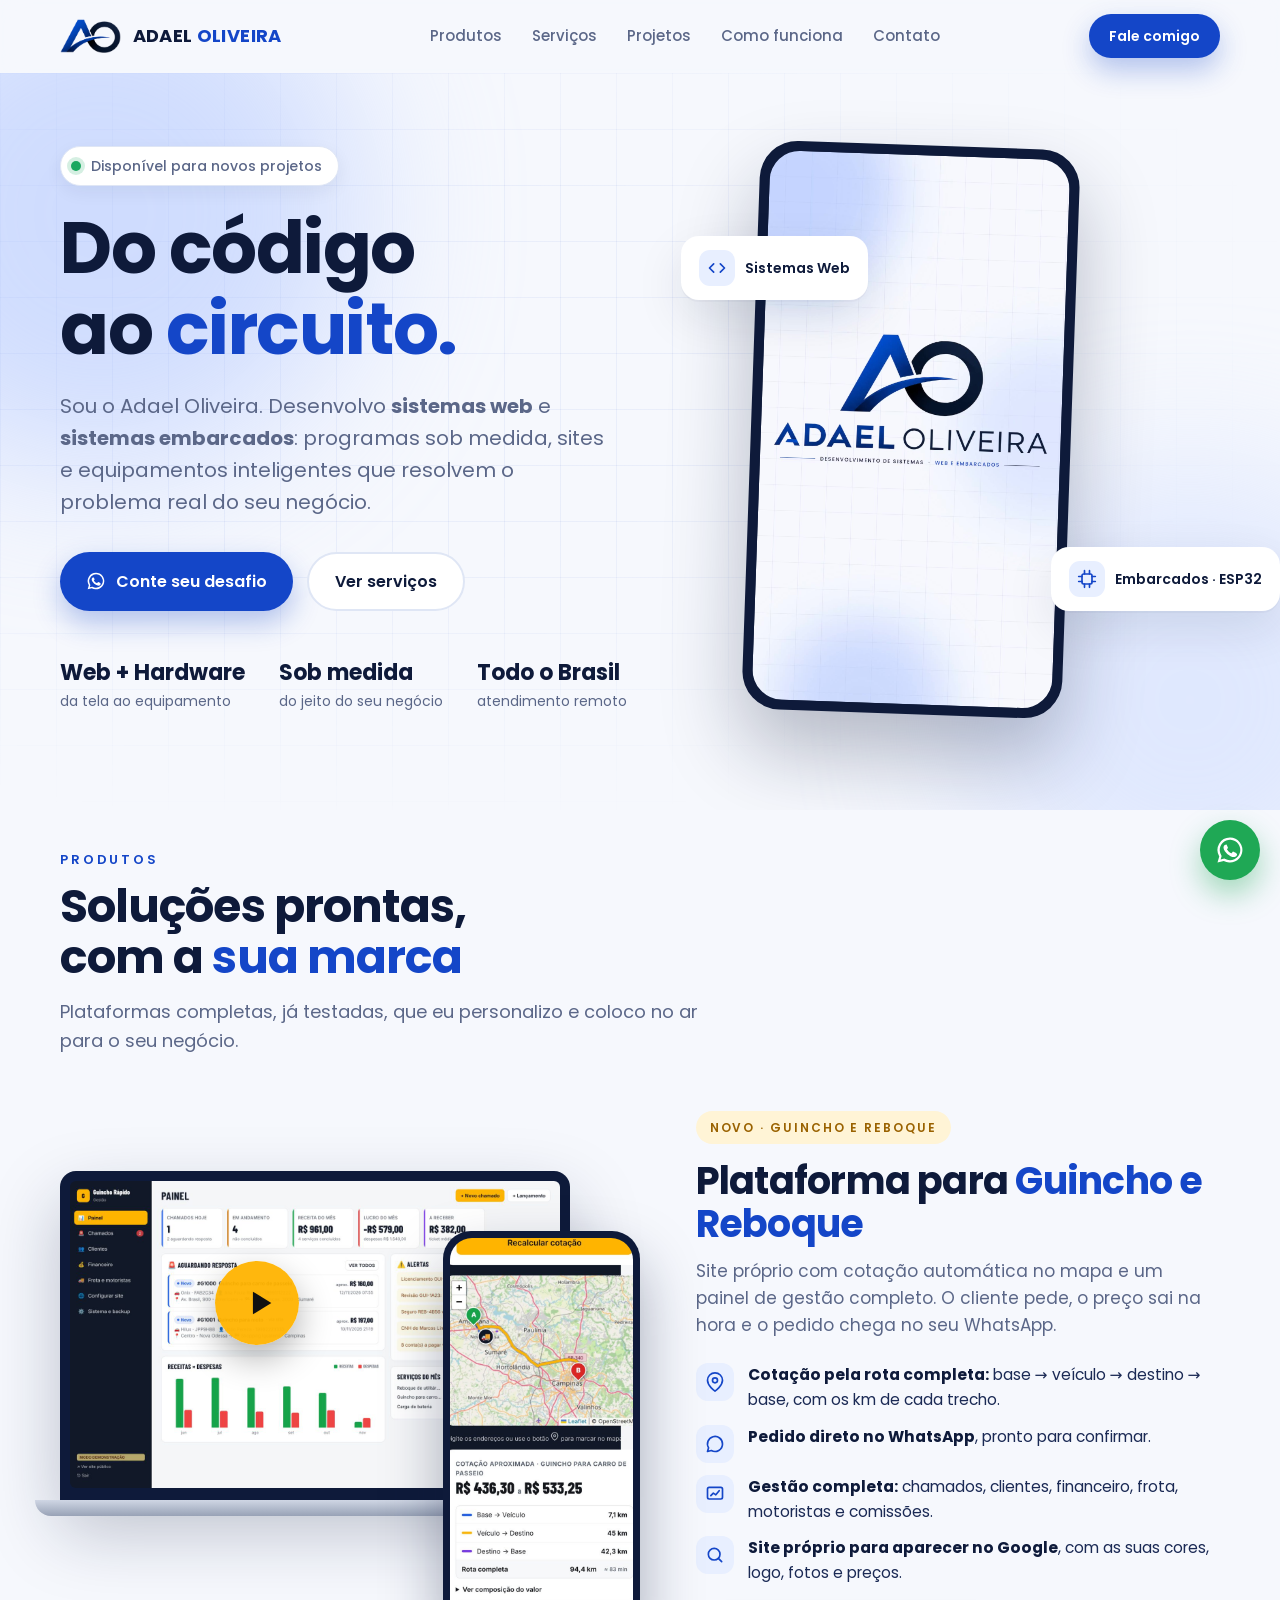
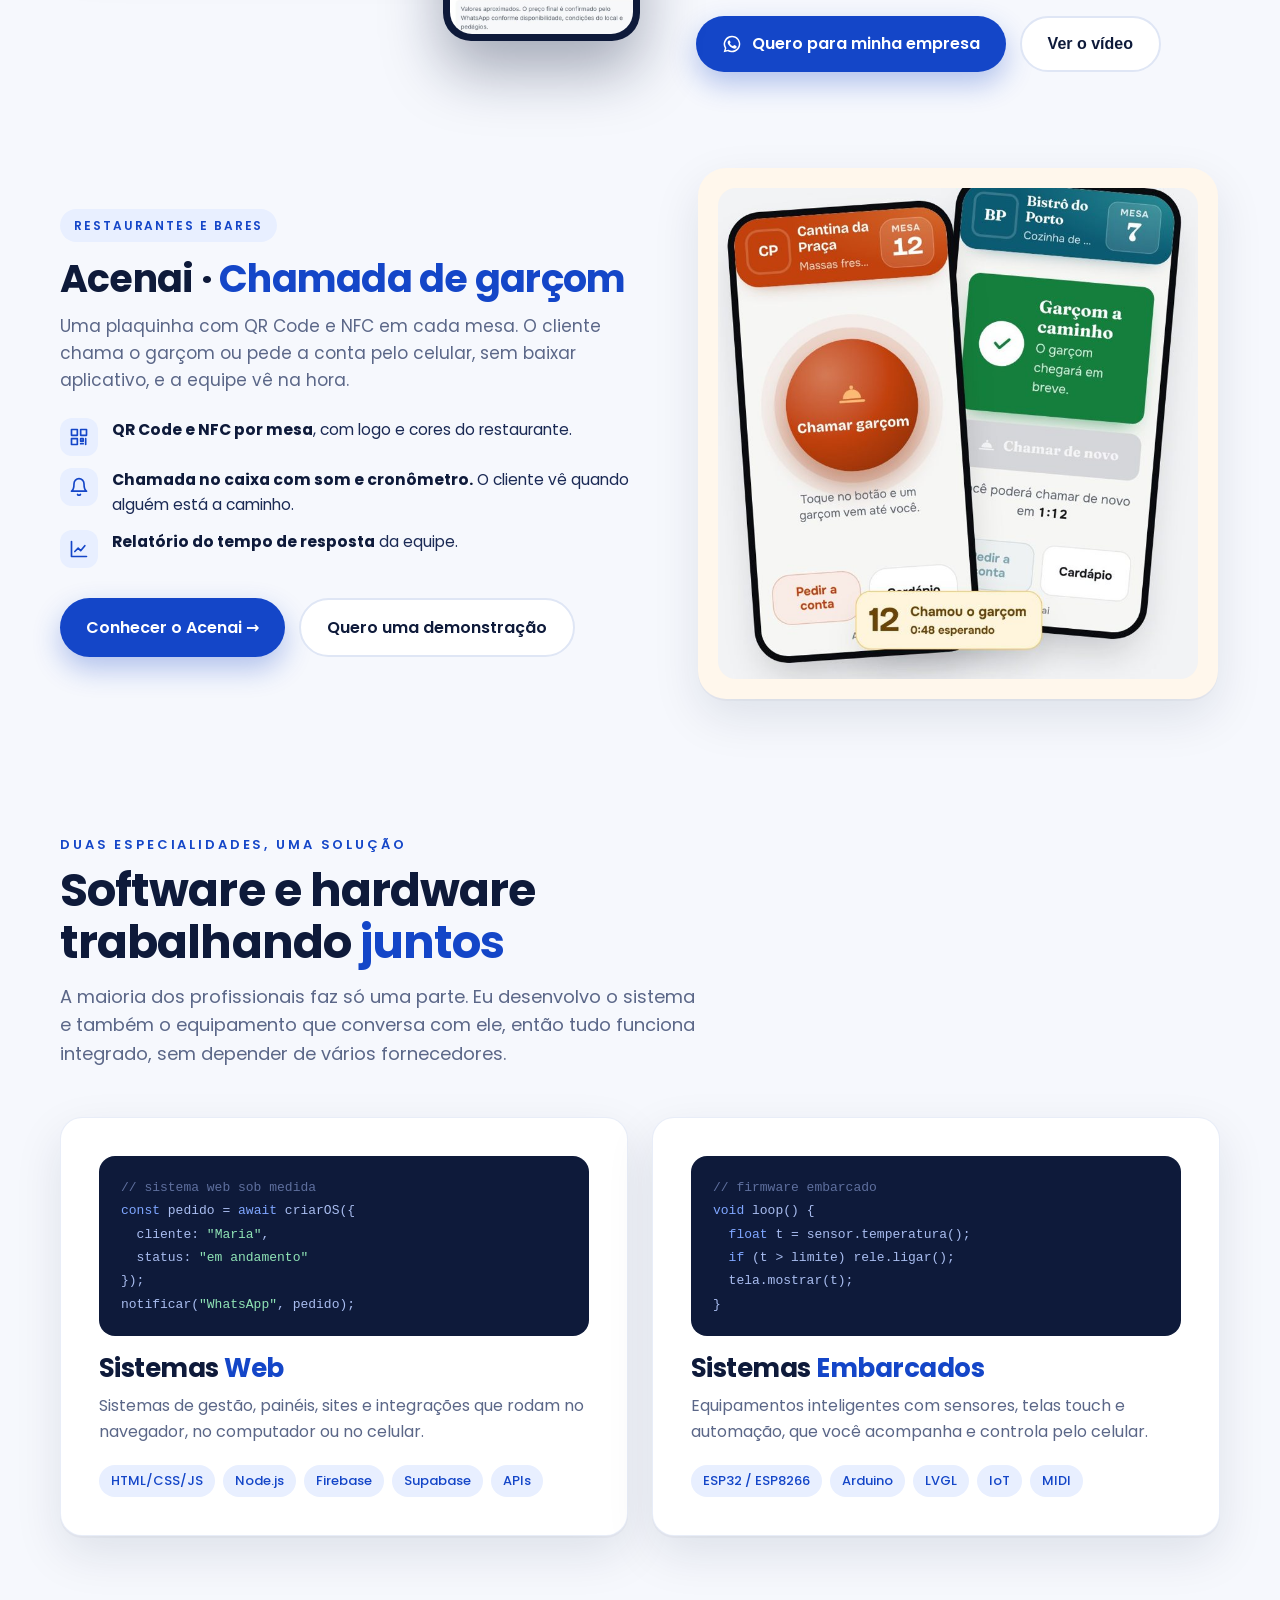
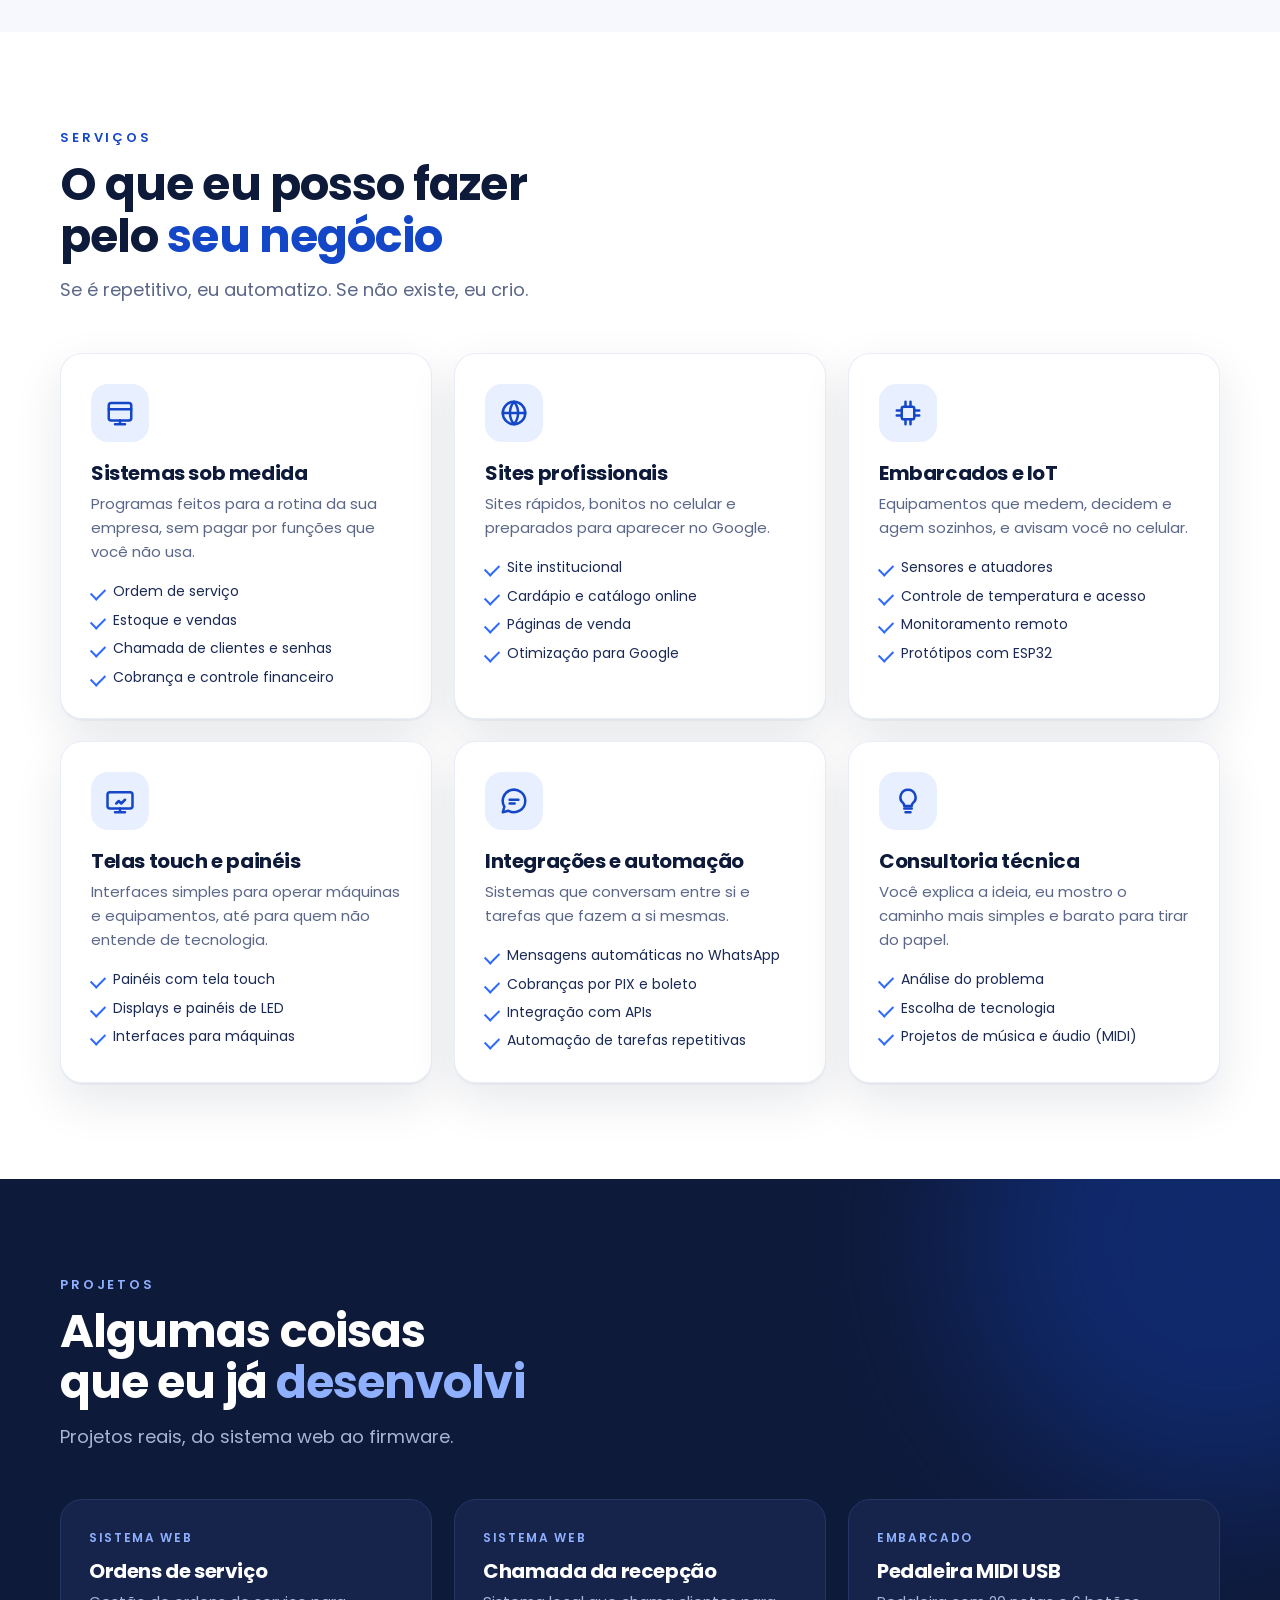
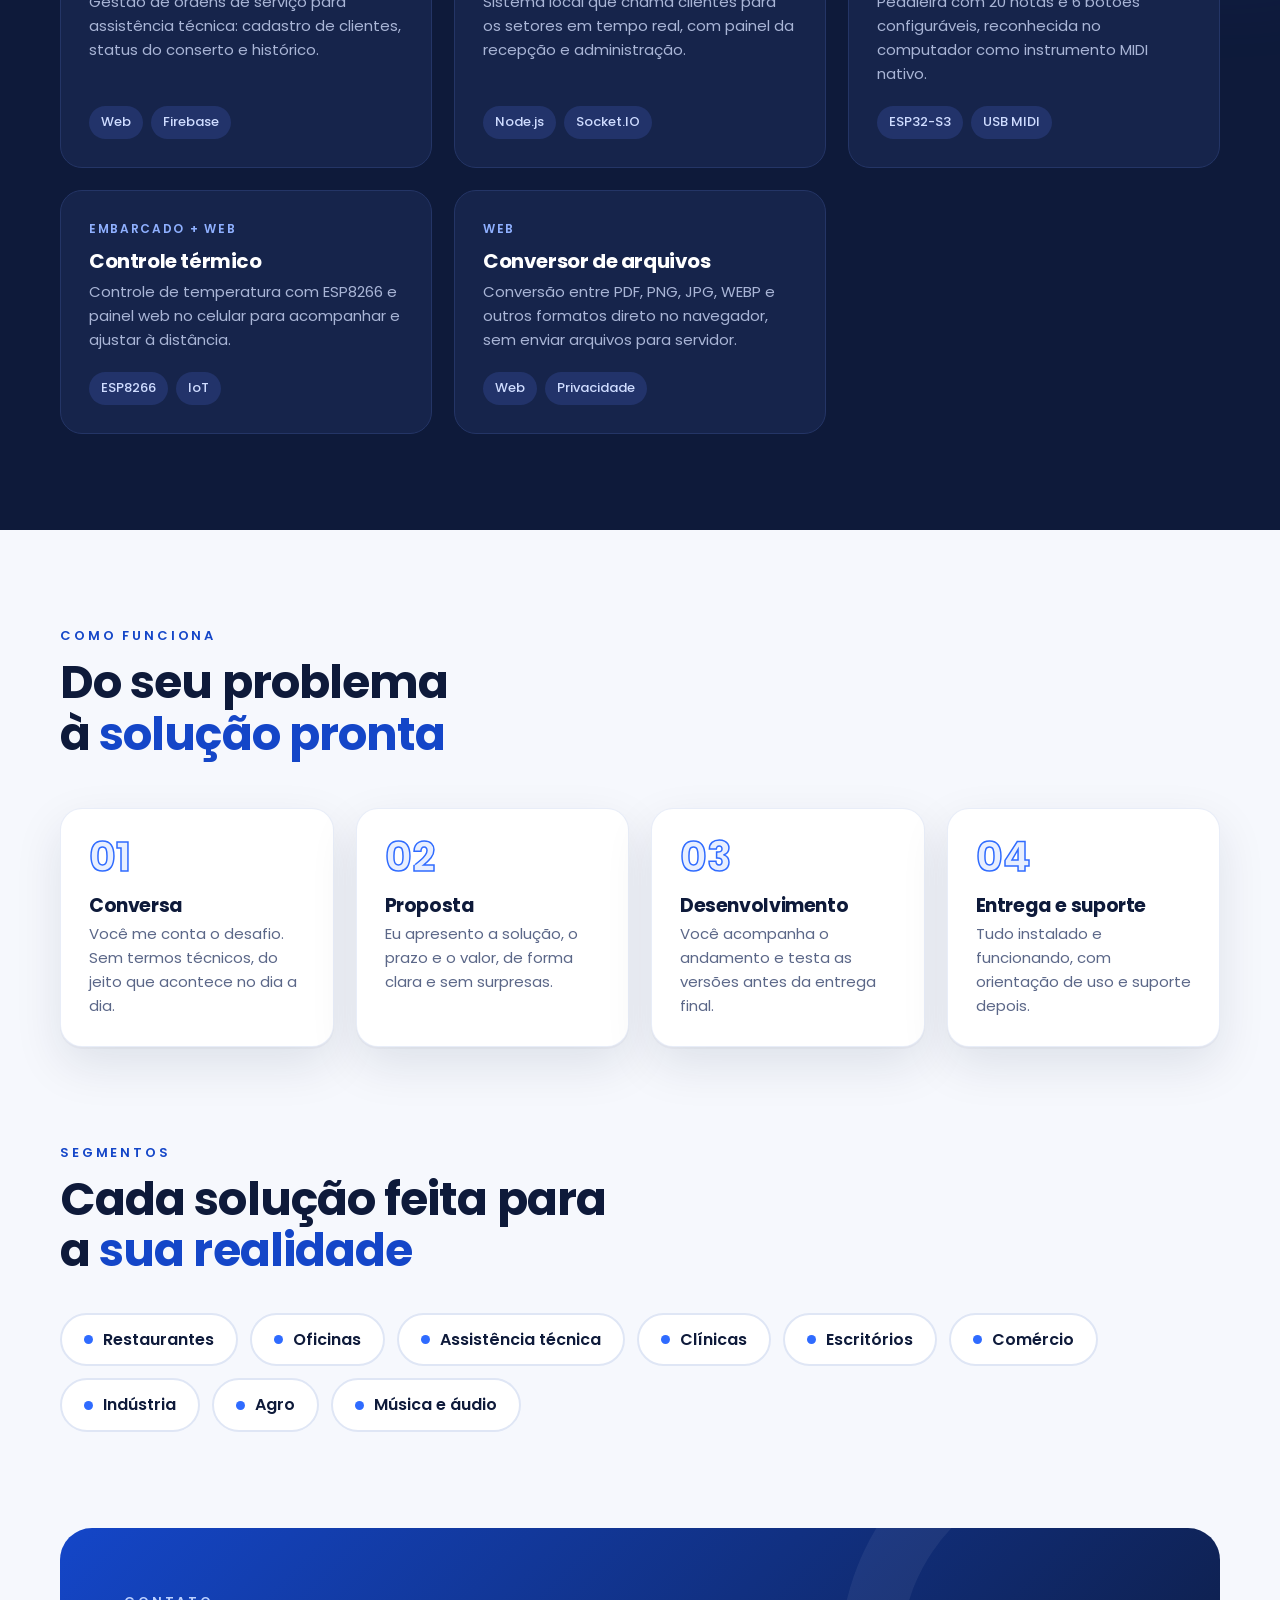
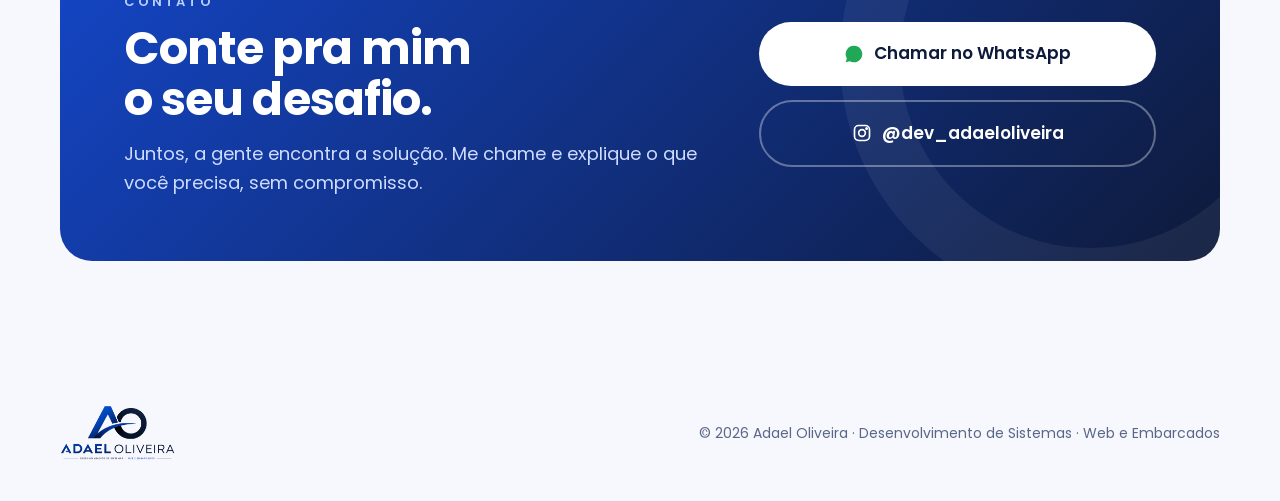
==== commit 14fc37a4: "Adiciona seção Produtos: Plataforma para Guincho e Acenai Co-Authored-By: Claude Opus 5.5 <noreply@a" ====
--- a/index.html
+++ b/index.html
@@ -4,7 +4,7 @@
 <meta charset="utf-8">
 <meta name="viewport" content="width=device-width, initial-scale=1">
 <title>Adael Oliveira · Desenvolvimento de Sistemas Web e Embarcados</title>
-<meta name="description" content="Sistemas sob medida, sites profissionais, automação, telas touch e soluções com ESP32. Do código ao circuito, para restaurantes, oficinas, comércio, escritórios e indústria.">
+<meta name="description" content="Sistemas sob medida, sites profissionais, automação, telas touch e soluções com ESP32. Produtos: plataforma para guincho e reboque e Acenai, chamada de garçom por QR Code. Do código ao circuito, para restaurantes, oficinas, comércio, escritórios e indústria.">
 <meta name="theme-color" content="#0e1a3a">
 <link rel="canonical" href="https://adael-oliveira.github.io/">
 <meta property="og:type" content="website">
@@ -117,6 +117,36 @@
 .chips{display:flex;flex-wrap:wrap;gap:12px;margin-top:36px}
 .chips span{background:#fff;border:2px solid var(--line);border-radius:999px;padding:12px 22px;font-weight:600;font-size:16px;display:inline-flex;align-items:center;gap:10px}
 .chips span::before{content:"";width:9px;height:9px;border-radius:50%;background:var(--blue2)}
+/* produtos */
+.prod{display:grid;grid-template-columns:1.05fr .95fr;gap:56px;align-items:center;margin-top:56px}
+.prod+.prod{margin-top:96px}
+.prod.rev .prod-media{order:2}
+.prod-tag{display:inline-flex;align-items:center;gap:8px;font-size:12px;font-weight:600;letter-spacing:.16em;text-transform:uppercase;padding:7px 14px;border-radius:999px;background:var(--sky);color:var(--blue)}
+.prod-tag.amber{background:#fff4d6;color:#9a6200}
+.prod h3{font-size:clamp(28px,3.4vw,38px);margin:16px 0 12px}
+.prod p.desc{color:var(--muted);font-size:17px}
+.feat{list-style:none;display:grid;gap:12px;margin:24px 0 30px}
+.feat li{display:flex;gap:14px;align-items:flex-start;font-size:15.5px;color:var(--navy2)}
+.feat li b{color:var(--navy)}
+.feat .fi{flex:0 0 38px;width:38px;height:38px;border-radius:12px;background:var(--sky);display:flex;align-items:center;justify-content:center}
+.feat .fi svg{width:20px;height:20px;stroke:var(--blue);fill:none;stroke-width:2;stroke-linecap:round;stroke-linejoin:round}
+.prod-media{position:relative;min-height:440px}
+.mock-lap{position:relative;width:88%;background:var(--navy);border-radius:16px 16px 0 0;padding:10px 10px 12px;box-shadow:0 30px 70px rgba(14,26,58,.25)}
+.mock-lap img{border-radius:6px;width:100%;height:auto;aspect-ratio:16/10;object-fit:cover;object-position:top left}
+.mock-lap::after{content:"";position:absolute;left:-5%;right:-5%;bottom:-16px;height:16px;background:linear-gradient(#cfd6e4,#98a2b6);border-radius:0 0 18px 18px}
+.mock-ph{position:absolute;right:0;bottom:-30px;width:34%;background:var(--navy);border-radius:28px;padding:7px;box-shadow:0 30px 60px rgba(14,26,58,.35)}
+.mock-ph img{border-radius:22px;width:100%;height:auto;aspect-ratio:9/19.5;object-fit:cover;object-position:top}
+.play{position:absolute;left:34%;top:30%;transform:translate(-50%,-50%);width:84px;height:84px;border-radius:50%;background:rgba(255,180,0,.95);border:0;cursor:pointer;display:flex;align-items:center;justify-content:center;box-shadow:0 14px 34px rgba(0,0,0,.3);transition:transform .2s}
+.play:hover{transform:translate(-50%,-50%) scale(1.08)}
+.play svg{width:34px;height:34px;margin-left:5px}
+.acen-img{width:100%;max-width:520px;margin-inline:auto;border-radius:28px;background:#fff7ec;padding:20px;box-shadow:var(--shadow)}
+.acen-img img{border-radius:18px;width:100%;height:auto}
+.btn-amber{background:#FFB400;color:#111;box-shadow:0 12px 28px rgba(255,180,0,.35)}
+.btn-amber:hover{transform:translateY(-2px);background:#f0a800}
+.vmodal{border:0;padding:0;background:transparent;max-width:min(420px,92vw);width:100%}
+.vmodal::backdrop{background:rgba(8,14,32,.82)}
+.vmodal video{width:100%;border-radius:22px;background:#000;max-height:86vh}
+.vmodal .x{position:absolute;top:-46px;right:0;background:#fff;border:0;border-radius:999px;padding:8px 16px;font:600 14px Poppins;cursor:pointer}
 /* contact */
 .contact{background:linear-gradient(135deg,#1446c8,#0e1a3a);color:#fff;border-radius:32px;padding:64px;display:grid;grid-template-columns:1.2fr .8fr;gap:40px;align-items:center;position:relative;overflow:hidden}
 .contact::after{content:"";position:absolute;right:-120px;top:-120px;width:380px;height:380px;border-radius:50%;border:60px solid rgba(255,255,255,.06)}
@@ -142,6 +172,9 @@
  .phone{margin-top:20px;transform:none}
  .f1{left:-10px}.f2{right:-10px}
  .grid3,.proj{grid-template-columns:1fr 1fr}
+ .prod{grid-template-columns:1fr;gap:36px}
+ .prod.rev .prod-media{order:0}
+ .prod-media{min-height:0;padding-bottom:30px}
  .steps{grid-template-columns:1fr 1fr}
  .contact{grid-template-columns:1fr;padding:44px 28px}
 }
@@ -157,6 +190,7 @@
  .float{display:none}
  .stats{gap:24px}
  .phone{width:250px}
+ .mock-ph{width:38%;bottom:0}
  .code{font-size:11.5px;padding:16px;overflow-x:auto;white-space:nowrap}
 }
 </style>
@@ -167,7 +201,7 @@
  <div class="wrap nav">
   <a href="#" class="brand" aria-label="Adael Oliveira, início"><img src="assets/logo_mark.png" alt="" width="64" height="36"><span>ADAEL <b>OLIVEIRA</b></span></a>
   <nav class="menu" id="menu">
-   <a href="#servicos">Serviços</a><a href="#projetos">Projetos</a><a href="#como">Como funciona</a><a href="#contato">Contato</a>
+   <a href="#produtos">Produtos</a><a href="#servicos">Serviços</a><a href="#projetos">Projetos</a><a href="#como">Como funciona</a><a href="#contato">Contato</a>
   </nav>
   <a class="btn btn-primary js-wa" href="#contato">Fale comigo</a>
   <button class="burger" id="burger" aria-label="Abrir menu" aria-expanded="false"><span></span><span></span><span></span></button>
@@ -203,6 +237,64 @@
  </div>
 </section>
 
+<section id="produtos" style="padding-top:40px">
+ <div class="wrap">
+  <div class="reveal">
+   <div class="kicker">Produtos</div>
+   <h2>Soluções prontas,<br>com a <span class="blue">sua marca</span></h2>
+   <p class="sub">Plataformas completas, já testadas, que eu personalizo e coloco no ar para o seu negócio.</p>
+  </div>
+
+  <div class="prod">
+   <div class="prod-media reveal">
+    <div class="mock-lap"><img src="assets/guincho-painel.jpg" alt="Painel de gestão da plataforma para guincho" loading="lazy" width="1280" height="800"></div>
+    <div class="mock-ph"><img src="assets/guincho-cotacao.jpg" alt="Cotação com rota completa no mapa, no celular" loading="lazy" width="540" height="1168"></div>
+    <button class="play" id="playGuincho" aria-label="Assistir ao vídeo da plataforma para guincho"><svg viewBox="0 0 24 24" fill="#111"><path d="M7 4v16l13-8z"/></svg></button>
+   </div>
+   <div class="reveal">
+    <span class="prod-tag amber">Novo · Guincho e reboque</span>
+    <h3>Plataforma para <span class="blue">Guincho e Reboque</span></h3>
+    <p class="desc">Site próprio com cotação automática no mapa e um painel de gestão completo. O cliente pede, o preço sai na hora e o pedido chega no seu WhatsApp.</p>
+    <ul class="feat">
+     <li><span class="fi"><svg viewBox="0 0 24 24"><path d="M21 10c0 7-9 13-9 13S3 17 3 10a9 9 0 0 1 18 0z"/><circle cx="12" cy="10" r="3"/></svg></span><span><b>Cotação pela rota completa:</b> base → veículo → destino → base, com os km de cada trecho.</span></li>
+     <li><span class="fi"><svg viewBox="0 0 24 24"><path d="M21 12a9 9 0 0 1-13.4 7.8L3 21l1.3-4.4A9 9 0 1 1 21 12z"/></svg></span><span><b>Pedido direto no WhatsApp</b>, pronto para confirmar.</span></li>
+     <li><span class="fi"><svg viewBox="0 0 24 24"><rect x="3" y="4" width="18" height="14" rx="2"/><path d="M7 14l3-3 3 2 4-5"/></svg></span><span><b>Gestão completa:</b> chamados, clientes, financeiro, frota, motoristas e comissões.</span></li>
+     <li><span class="fi"><svg viewBox="0 0 24 24"><circle cx="11" cy="11" r="7"/><path d="M20 20l-4-4"/></svg></span><span><b>Site próprio para aparecer no Google</b>, com as suas cores, logo, fotos e preços.</span></li>
+    </ul>
+    <div class="cta-row" style="margin-top:0">
+     <a class="btn btn-primary js-wa" data-msg="Olá, Adael! Tenho interesse na Plataforma para Guincho e Reboque." href="#contato"><svg viewBox="0 0 24 24" fill="currentColor"><path d="M12 2a10 10 0 0 0-8.6 15.1L2 22l5-1.3A10 10 0 1 0 12 2zm0 18.2a8.2 8.2 0 0 1-4.2-1.2l-.3-.2-3 .8.8-2.9-.2-.3A8.2 8.2 0 1 1 12 20.2zm4.5-6.1c-.2-.1-1.5-.7-1.7-.8s-.4-.1-.6.1-.7.8-.8 1-.3.2-.5.1a6.7 6.7 0 0 1-3.3-2.9c-.3-.4.3-.4.7-1.3.1-.2 0-.3 0-.4l-.8-1.8c-.2-.5-.4-.4-.6-.4h-.5a1 1 0 0 0-.7.3 3 3 0 0 0-.9 2.2 5.2 5.2 0 0 0 1.1 2.7 11.8 11.8 0 0 0 4.5 4c1.7.7 2.4.8 3.2.7a2.8 2.8 0 0 0 1.8-1.3 2.3 2.3 0 0 0 .2-1.3c-.1-.1-.3-.2-.5-.3z"/></svg>Quero para minha empresa</a>
+     <button class="btn btn-ghost" id="playGuincho2" type="button">Ver o vídeo</button>
+    </div>
+   </div>
+  </div>
+
+  <div class="prod rev">
+   <div class="prod-media reveal" style="min-height:0">
+    <div class="acen-img"><img src="assets/acenai.jpg" alt="Acenai: tela do cliente chamando o garçom pela mesa" loading="lazy" width="774" height="792"></div>
+   </div>
+   <div class="reveal">
+    <span class="prod-tag">Restaurantes e bares</span>
+    <h3>Acenai · <span class="blue">Chamada de garçom</span></h3>
+    <p class="desc">Uma plaquinha com QR Code e NFC em cada mesa. O cliente chama o garçom ou pede a conta pelo celular, sem baixar aplicativo, e a equipe vê na hora.</p>
+    <ul class="feat">
+     <li><span class="fi"><svg viewBox="0 0 24 24"><rect x="3" y="3" width="7" height="7"/><rect x="14" y="3" width="7" height="7"/><rect x="3" y="14" width="7" height="7"/><path d="M14 14h3v3h-3zM20 14v7M14 20h3"/></svg></span><span><b>QR Code e NFC por mesa</b>, com logo e cores do restaurante.</span></li>
+     <li><span class="fi"><svg viewBox="0 0 24 24"><path d="M18 8a6 6 0 0 0-12 0c0 7-3 9-3 9h18s-3-2-3-9M13.7 21a2 2 0 0 1-3.4 0"/></svg></span><span><b>Chamada no caixa com som e cronômetro.</b> O cliente vê quando alguém está a caminho.</span></li>
+     <li><span class="fi"><svg viewBox="0 0 24 24"><path d="M3 3v18h18"/><path d="M7 15l4-4 3 3 5-6"/></svg></span><span><b>Relatório do tempo de resposta</b> da equipe.</span></li>
+    </ul>
+    <div class="cta-row" style="margin-top:0">
+     <a class="btn btn-primary" href="https://acenai.com.br" target="_blank" rel="noopener">Conhecer o Acenai →</a>
+     <a class="btn btn-ghost js-wa" data-msg="Olá, Adael! Quero uma demonstração do Acenai." href="#contato">Quero uma demonstração</a>
+    </div>
+   </div>
+  </div>
+ </div>
+</section>
+
+<dialog class="vmodal" id="vmodal" aria-label="Vídeo da plataforma para guincho">
+ <button class="x" id="vclose">Fechar ✕</button>
+ <video id="vguincho" src="assets/guincho-video.mp4" poster="assets/guincho-poster.jpg" controls playsinline preload="none"></video>
+</dialog>
+
 <section id="sobre" style="padding-top:40px">
  <div class="wrap">
   <div class="reveal">
@@ -254,8 +346,7 @@
    <p class="sub">Projetos reais, do sistema web ao firmware.</p>
   </div>
   <div class="proj">
-   <div class="pj reveal"><div class="type">Web + Embarcado</div><h3>Acenai · Chamada de garçom</h3><p>QR Code em cada mesa, painel no caixa e aviso em painel de LED com ESP32. O cliente chama, o garçom vê na hora.</p><div class="tags"><span>Web</span><span>ESP32</span><span>LED</span></div><a class="more" href="https://acenai.com.br" target="_blank" rel="noopener">acenai.com.br →</a></div>
-   <div class="pj reveal"><div class="type">Sistema Web</div><h3>Ordens de serviço</h3><p>Gestão de ordens de serviço para assistência técnica: cadastro de clientes, status do conserto e histórico.</p><div class="tags"><span>Web</span><span>Firebase</span></div></div>
+      <div class="pj reveal"><div class="type">Sistema Web</div><h3>Ordens de serviço</h3><p>Gestão de ordens de serviço para assistência técnica: cadastro de clientes, status do conserto e histórico.</p><div class="tags"><span>Web</span><span>Firebase</span></div></div>
    <div class="pj reveal"><div class="type">Sistema Web</div><h3>Chamada da recepção</h3><p>Sistema local que chama clientes para os setores em tempo real, com painel da recepção e administração.</p><div class="tags"><span>Node.js</span><span>Socket.IO</span></div></div>
    <div class="pj reveal"><div class="type">Embarcado</div><h3>Pedaleira MIDI USB</h3><p>Pedaleira com 20 notas e 6 botões configuráveis, reconhecida no computador como instrumento MIDI nativo.</p><div class="tags"><span>ESP32-S3</span><span>USB MIDI</span></div></div>
    <div class="pj reveal"><div class="type">Embarcado + Web</div><h3>Controle térmico</h3><p>Controle de temperatura com ESP8266 e painel web no celular para acompanhar e ajustar à distância.</p><div class="tags"><span>ESP8266</span><span>IoT</span></div></div>
@@ -321,7 +412,7 @@
   mensagem: 'Olá, Adael! Vi seu site e gostaria de conversar sobre um projeto.'
 };
 document.querySelectorAll('.js-wa').forEach(a => {
-  if (/^\d{10,15}$/.test(CONTATO.whatsapp)) { a.href = 'https://wa.me/' + CONTATO.whatsapp + '?text=' + encodeURIComponent(CONTATO.mensagem); a.target = '_blank'; a.rel = 'noopener'; }
+  if (/^\d{10,15}$/.test(CONTATO.whatsapp)) { a.href = 'https://wa.me/' + CONTATO.whatsapp + '?text=' + encodeURIComponent(a.dataset.msg || CONTATO.mensagem); a.target = '_blank'; a.rel = 'noopener'; }
   else { a.href = '#contato'; a.removeAttribute('target'); }
 });
 document.querySelectorAll('.js-ig').forEach(a => {
@@ -329,6 +420,14 @@
   else a.style.display = 'none';
 });
 document.getElementById('ano').textContent = new Date().getFullYear();
+// vídeo da plataforma para guincho
+const vm = document.getElementById('vmodal'), vv = document.getElementById('vguincho');
+const abrirVideo = () => { if (vm.showModal) vm.showModal(); else vm.setAttribute('open', ''); vv.play().catch(() => {}); };
+const fecharVideo = () => { vv.pause(); vm.close ? vm.close() : vm.removeAttribute('open'); };
+['playGuincho', 'playGuincho2'].forEach(id => document.getElementById(id).addEventListener('click', abrirVideo));
+document.getElementById('vclose').addEventListener('click', fecharVideo);
+vm.addEventListener('click', e => { if (e.target === vm) fecharVideo(); });
+vm.addEventListener('close', () => vv.pause());
 // header
 const hd = document.querySelector('header');
 addEventListener('scroll', () => hd.classList.toggle('scrolled', scrollY > 10), { passive: true });
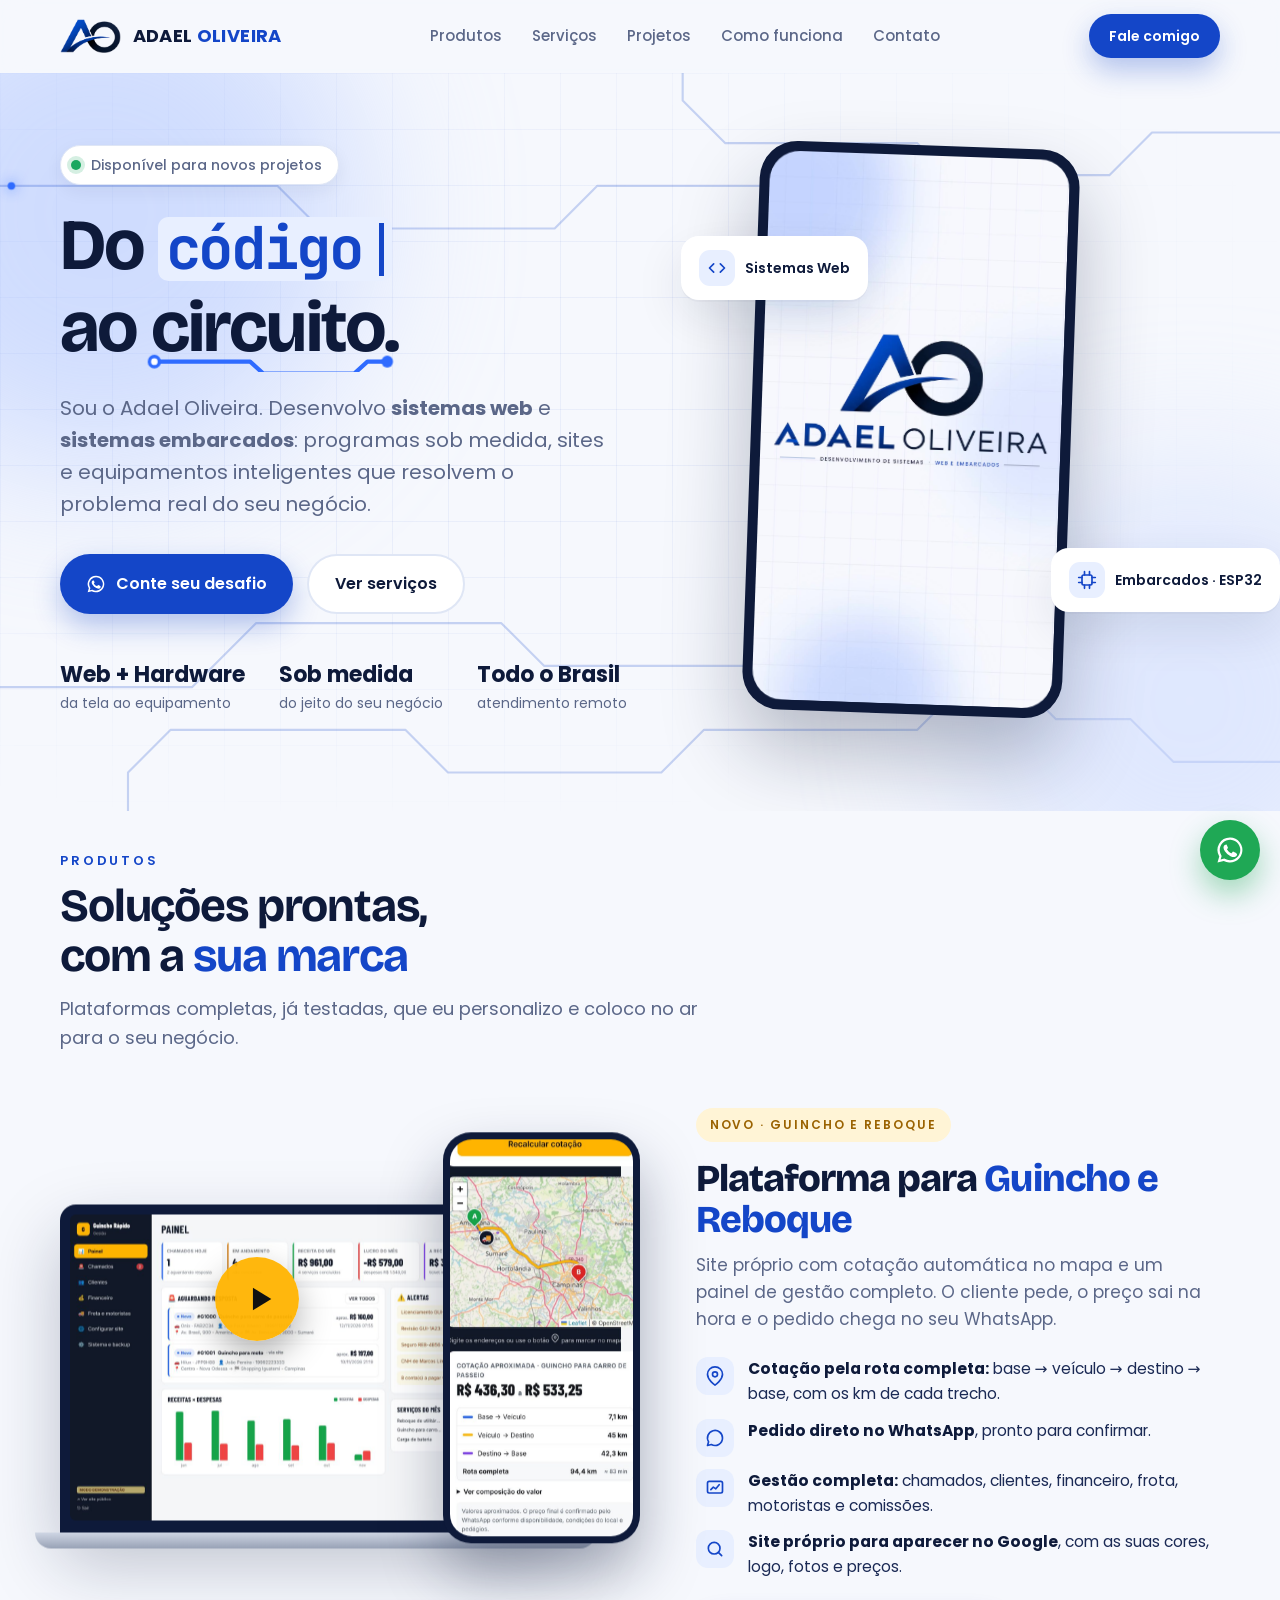
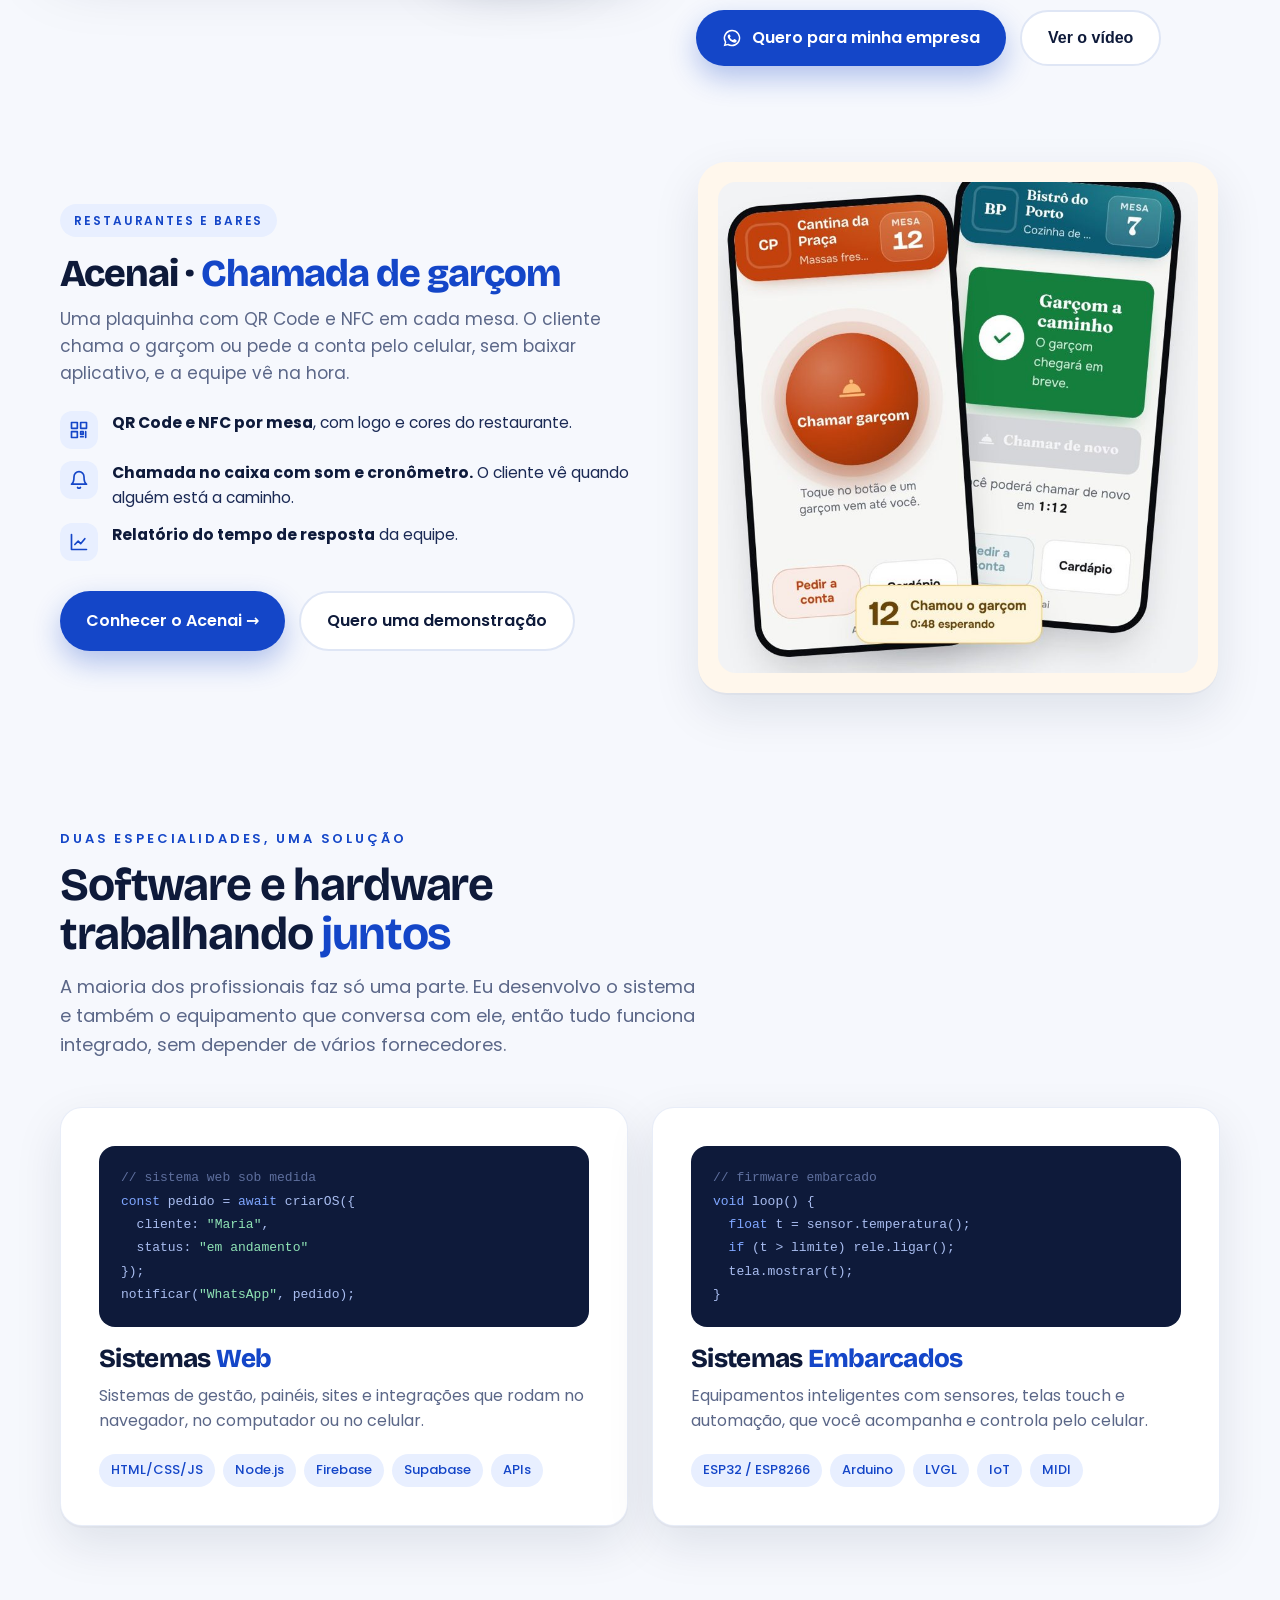
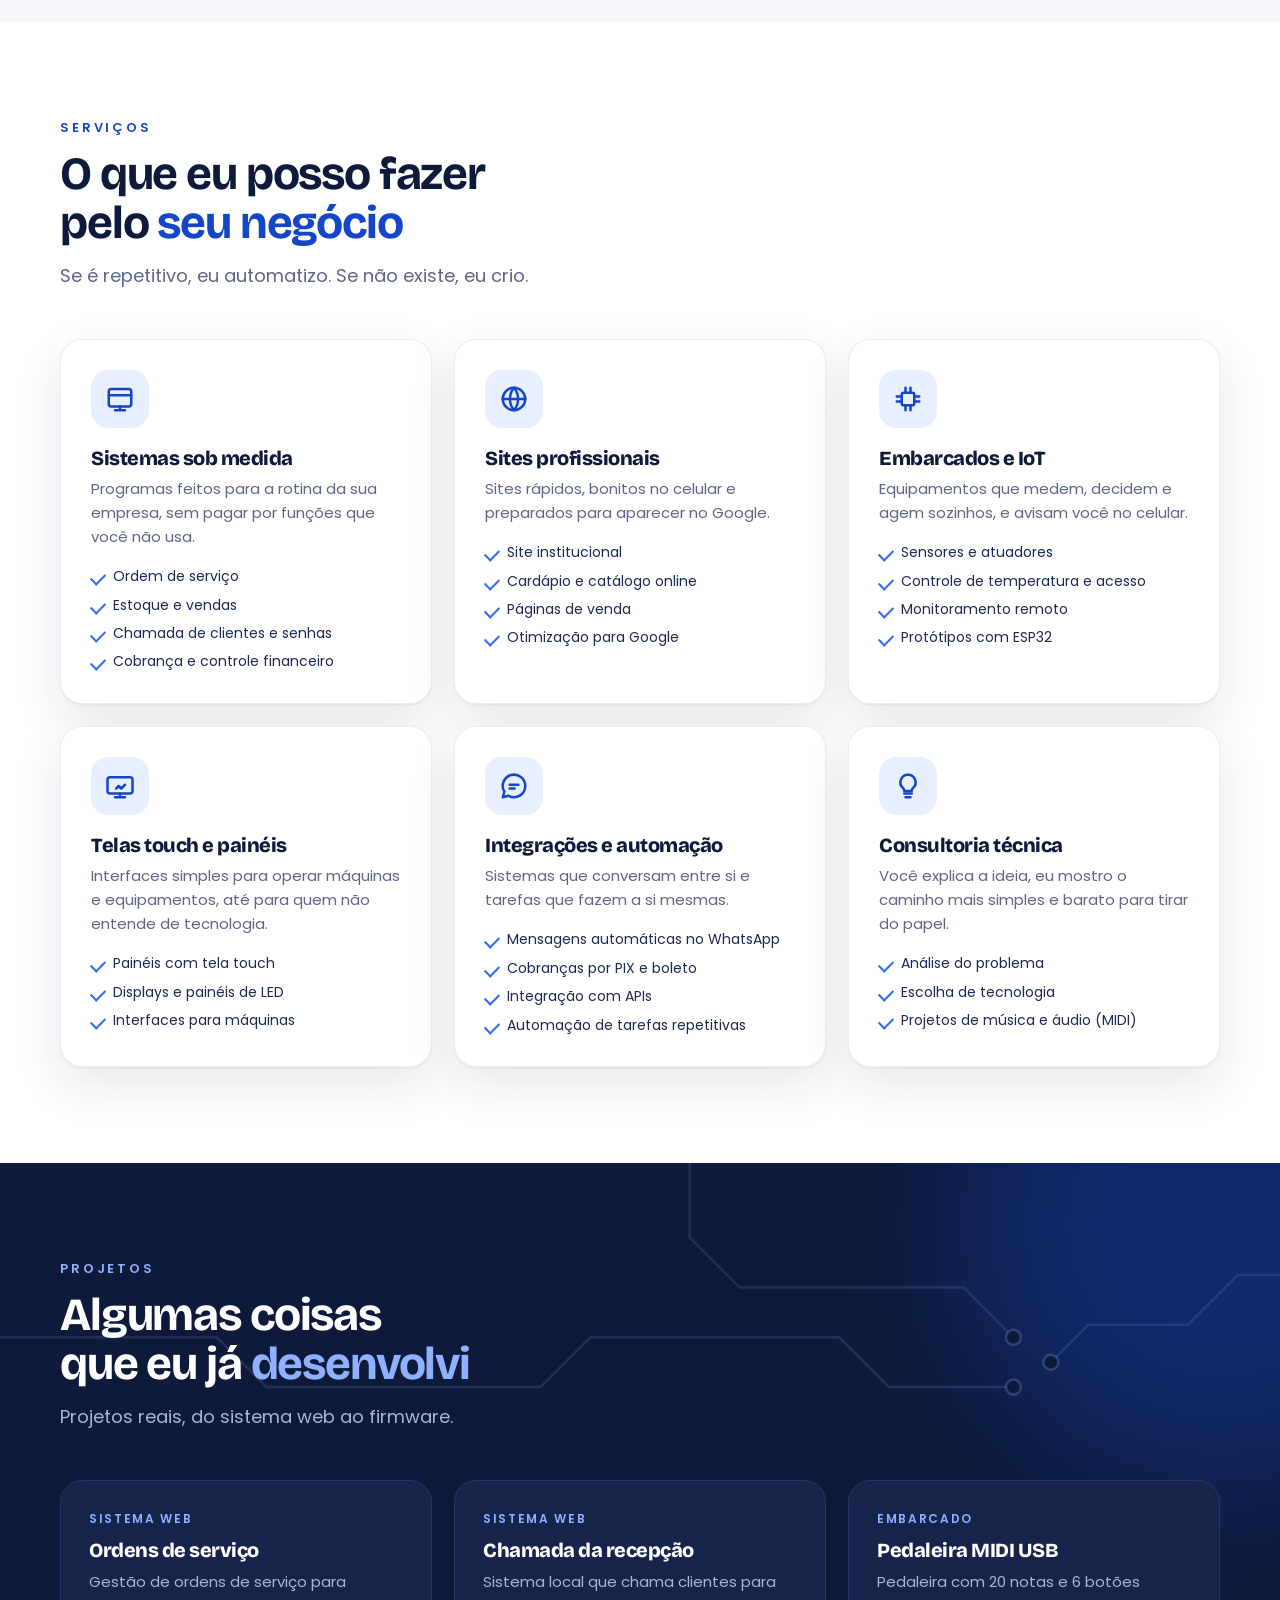
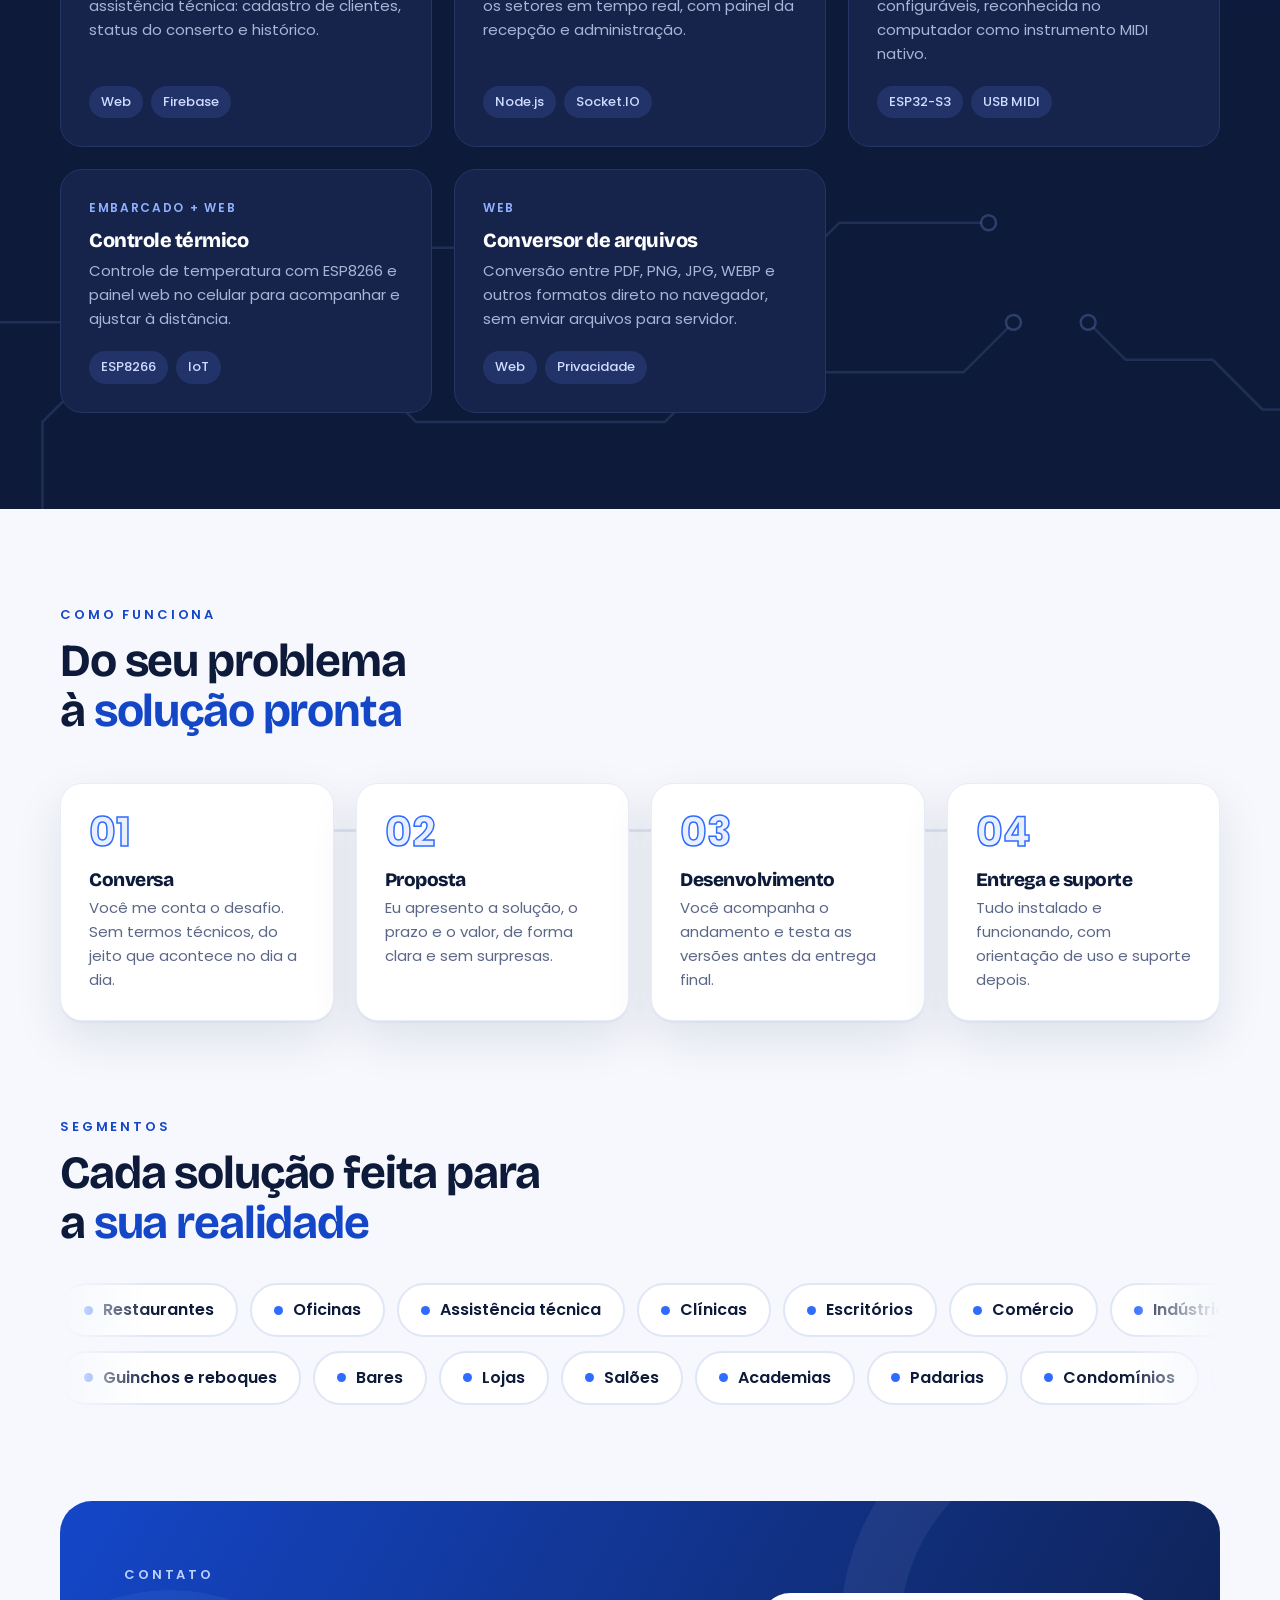
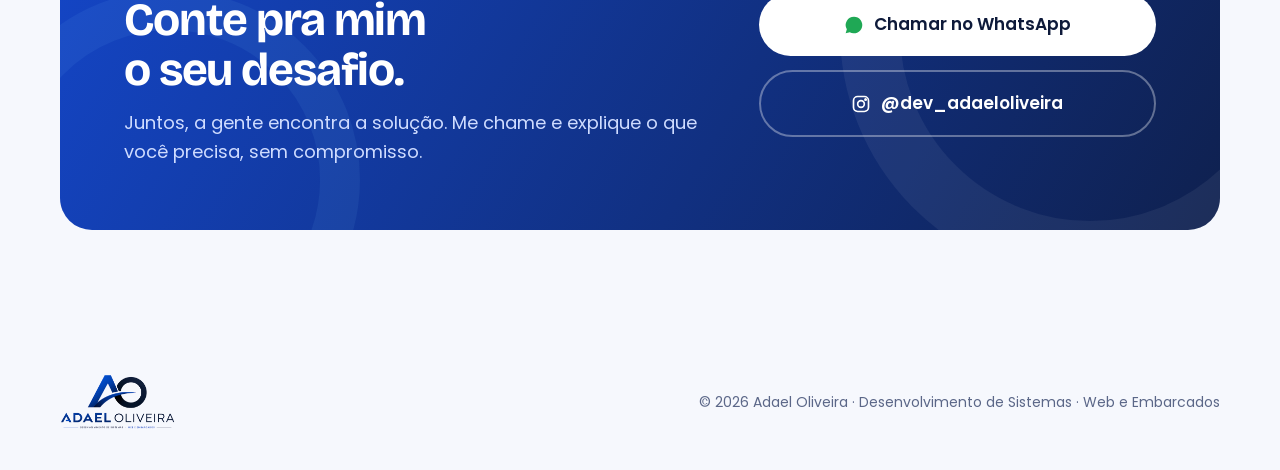
==== commit e81fc7ec: "Site mais moderno: animação código→circuito, efeitos de rolagem e interação Co-Authored-By: Claude O" ====
--- a/index.html
+++ b/index.html
@@ -18,7 +18,7 @@
 <link rel="apple-touch-icon" href="assets/apple-touch-icon.png">
 <link rel="preconnect" href="https://fonts.googleapis.com">
 <link rel="preconnect" href="https://fonts.gstatic.com" crossorigin>
-<link href="https://fonts.googleapis.com/css2?family=Poppins:wght@400;500;600;700&display=swap" rel="stylesheet">
+<link href="https://fonts.googleapis.com/css2?family=Bricolage+Grotesque:opsz,wght@12..96,500;12..96,700;12..96,800&family=JetBrains+Mono:wght@500;700&family=Poppins:wght@400;500;600;700&display=swap" rel="stylesheet">
 <script type="application/ld+json">
 {"@context":"https://schema.org","@type":"ProfessionalService","name":"Adael Oliveira · Desenvolvimento de Sistemas","url":"https://adael-oliveira.github.io/","image":"https://adael-oliveira.github.io/assets/og.jpg","logo":"https://adael-oliveira.github.io/assets/icon-512.png","description":"Desenvolvimento de sistemas web e embarcados: sistemas sob medida, sites, automação e IoT.","areaServed":"BR","founder":{"@type":"Person","name":"Adael Oliveira","jobTitle":"Desenvolvedor de Sistemas Web e Embarcados"}}
 </script>
@@ -32,7 +32,7 @@
 .wrap{width:min(1160px,100% - 32px);margin-inline:auto}
 section{padding:96px 0}
 .kicker{font-size:13px;font-weight:600;letter-spacing:.22em;text-transform:uppercase;color:var(--blue)}
-h1,h2,h3{line-height:1.12;letter-spacing:-.02em}
+h1,h2,h3{line-height:1.08;letter-spacing:-.025em;font-family:'Bricolage Grotesque','Poppins',sans-serif;font-weight:800}
 h2{font-size:clamp(30px,4.4vw,46px);font-weight:700;margin-top:10px}
 .sub{color:var(--muted);font-size:18px;max-width:640px;margin-top:14px}
 .blue{color:var(--blue)}
@@ -166,7 +166,97 @@
 .wa-float svg{width:30px;height:30px}
 .reveal{opacity:0;transform:translateY(28px);transition:opacity .7s ease,transform .7s ease}
 .reveal.in{opacity:1;transform:none}
-@media (prefers-reduced-motion:reduce){.reveal{opacity:1;transform:none;transition:none}html{scroll-behavior:auto}}
+/* ====== movimento ====== */
+.reveal{opacity:0;transform:translateY(34px) scale(.985);filter:blur(6px);transition:opacity .8s cubic-bezier(.2,.7,.2,1),transform .8s cubic-bezier(.2,.7,.2,1),filter .8s}
+.reveal.in{opacity:1;transform:none;filter:none}
+#prog{position:fixed;left:0;top:0;height:3px;width:100%;transform-origin:0 50%;transform:scaleX(0);background:linear-gradient(90deg,var(--blue),var(--blue2),#7fd3ff);z-index:80;box-shadow:0 0 12px rgba(47,107,255,.6)}
+header{transition:border-color .3s,transform .35s cubic-bezier(.2,.7,.2,1),background .3s}
+header.hide{transform:translateY(-100%)}
+.menu a{position:relative;transition:color .2s}
+.menu a::after{content:"";position:absolute;left:0;right:0;bottom:-6px;height:2px;border-radius:2px;background:var(--blue);transform:scaleX(0);transform-origin:left;transition:transform .3s}
+.menu a:hover::after,.menu a.on::after{transform:scaleX(1)}
+.menu a.on{color:var(--blue)}
+/* hero: código -> circuito */
+.circuit{position:absolute;inset:0;width:100%;height:100%;z-index:0;pointer-events:none}
+.circuit .tr{fill:none;stroke:rgba(20,70,200,.22);stroke-width:2;stroke-linecap:round;stroke-linejoin:round;stroke-dasharray:var(--len);stroke-dashoffset:var(--len);animation:draw 1.8s cubic-bezier(.6,0,.2,1) forwards}
+.circuit .pad{fill:#fff;stroke:rgba(20,70,200,.35);stroke-width:2;opacity:0;animation:pop .4s ease forwards}
+.circuit .pulse{fill:var(--blue2);filter:drop-shadow(0 0 6px rgba(47,107,255,.9))}
+@keyframes draw{to{stroke-dashoffset:0}}
+@keyframes pop{from{opacity:0;transform:scale(.3)}to{opacity:1;transform:none}}
+.hero h1 .ln{display:block;overflow:hidden;padding-bottom:.06em}
+.hero h1 .ln>span{display:inline-block;transform:translateY(105%);animation:rise .9s cubic-bezier(.2,.8,.2,1) forwards}
+.hero h1 .ln:nth-child(2)>span{animation-delay:.18s}
+@keyframes rise{to{transform:none}}
+.code-w{font-family:'JetBrains Mono',monospace;font-weight:700;font-size:.82em;letter-spacing:-.04em;color:var(--blue);background:var(--sky);border-radius:.18em;padding:0 .14em;display:inline-flex;align-items:center;white-space:nowrap}
+.code-w .ty{display:inline-block;overflow:hidden;width:0;animation:type .9s steps(6) .75s forwards}
+@keyframes type{to{width:6ch}}
+.code-w .caret{display:inline-block;width:.09em;height:.9em;background:var(--blue);margin-left:.05em;animation:blink 1s steps(1) infinite}
+@keyframes blink{50%{opacity:0}}
+.circ{position:relative;display:inline-block;color:var(--navy)}
+.circ svg{position:absolute;left:0;bottom:-.16em;width:100%;height:.36em;overflow:visible}
+.circ svg path{fill:none;stroke:var(--blue2);stroke-width:5;stroke-linecap:round;stroke-linejoin:round;stroke-dasharray:420;stroke-dashoffset:420;animation:draw 1.1s cubic-bezier(.6,0,.2,1) 1.55s forwards}
+.circ svg circle{fill:#fff;stroke:var(--blue2);stroke-width:4;opacity:0;animation:pop .35s ease 2.5s forwards}
+.circ svg circle.glow{fill:var(--blue2);stroke:none;animation:pop .35s ease 2.5s forwards,glow 1.8s ease-in-out 2.9s infinite}
+@keyframes glow{50%{filter:drop-shadow(0 0 8px rgba(47,107,255,1))}}
+.hero .badge,.hero p.lead,.hero .cta-row,.hero .stats{opacity:0;animation:fadeup .8s cubic-bezier(.2,.8,.2,1) forwards}
+.hero .badge{animation-delay:.05s}.hero p.lead{animation-delay:.55s}.hero .cta-row{animation-delay:.75s}.hero .stats{animation-delay:.95s}
+@keyframes fadeup{from{opacity:0;transform:translateY(18px)}to{opacity:1;transform:none}}
+.badge i{animation:live 2s ease-in-out infinite}
+@keyframes live{50%{box-shadow:0 0 0 8px rgba(26,167,96,0)}}
+.stage{position:relative;justify-self:center;perspective:1100px;opacity:0;animation:fadeup 1s cubic-bezier(.2,.8,.2,1) .35s forwards}
+.phone{transform:rotate(2deg);transition:transform .25s ease-out;transform-style:preserve-3d}
+.float{animation:bob 5s ease-in-out infinite;z-index:2}
+.f2{animation-delay:-2.5s}
+@keyframes bob{50%{transform:translateY(-12px)}}
+/* botões */
+.btn{position:relative;overflow:hidden;will-change:transform}
+.btn-primary::after,.btn-white::after{content:"";position:absolute;inset:0;background:linear-gradient(110deg,transparent 30%,rgba(255,255,255,.45) 50%,transparent 70%);transform:translateX(-120%);transition:transform .7s}
+.btn-primary:hover::after,.btn-white:hover::after{transform:translateX(120%)}
+/* cards com luz que segue o cursor */
+.svc,.pj,.step{position:relative;isolation:isolate}
+.svc::before,.step::after{content:"";position:absolute;inset:0;border-radius:inherit;background:radial-gradient(380px circle at var(--mx,50%) var(--my,50%),rgba(47,107,255,.12),transparent 45%);opacity:0;transition:opacity .3s;z-index:-1;pointer-events:none}
+.svc:hover::before,.step:hover::after{opacity:1}
+.pj::before{content:"";position:absolute;inset:-1px;border-radius:inherit;padding:1px;background:radial-gradient(300px circle at var(--mx,50%) var(--my,50%),#6f9bff,transparent 60%);-webkit-mask:linear-gradient(#000 0 0) content-box,linear-gradient(#000 0 0);-webkit-mask-composite:xor;mask-composite:exclude;opacity:0;transition:opacity .3s;pointer-events:none}
+.pj:hover::before{opacity:1}
+.svc .ico{transition:transform .4s cubic-bezier(.2,.8,.2,1),background .3s}
+.svc:hover .ico{transform:rotate(-8deg) scale(1.08);background:var(--blue)}
+.svc .ico svg{transition:stroke .3s}
+.svc:hover .ico svg{stroke:#fff}
+/* projetos: trilhas animadas ao fundo */
+.dark .circuit .tr{stroke:rgba(143,176,255,.14);animation:none;stroke-dashoffset:0}
+.dark .circuit .pad{opacity:1;animation:none;fill:#0e1a3a;stroke:rgba(143,176,255,.25)}
+/* passos ligados por uma trilha */
+.steps{position:relative}
+.steps .wire{position:absolute;left:4%;right:4%;top:46px;height:3px;border-radius:3px;background:var(--line);overflow:hidden;z-index:0}
+.steps .wire i{position:absolute;inset:0;background:linear-gradient(90deg,var(--blue),var(--blue2));transform-origin:0 50%;transform:scaleX(var(--p,0));box-shadow:0 0 10px rgba(47,107,255,.6)}
+.step{z-index:1;transition:transform .4s,box-shadow .4s}
+.step::before{transition:color .4s,-webkit-text-stroke-color .4s}
+.step.lit::before{color:var(--blue2)}
+.step.lit{box-shadow:0 22px 50px rgba(20,70,200,.16)}
+/* segmentos em faixa contínua */
+.marq{margin-top:36px;display:grid;gap:14px;overflow:hidden;mask-image:linear-gradient(90deg,transparent,#000 8%,#000 92%,transparent);-webkit-mask-image:linear-gradient(90deg,transparent,#000 8%,#000 92%,transparent)}
+.marq .row{display:flex;gap:12px;width:max-content;animation:marq 38s linear infinite}
+.marq .row.r2{animation-direction:reverse;animation-duration:46s}
+.marq:hover .row{animation-play-state:paused}
+@keyframes marq{to{transform:translateX(-50%)}}
+.marq .chips{margin:0;flex-wrap:nowrap}
+/* contato com fundo vivo */
+.contact{background:linear-gradient(120deg,#1446c8,#0e1a3a 45%,#1b3fa8 70%,#0e1a3a);background-size:260% 260%;animation:mesh 14s ease-in-out infinite}
+@keyframes mesh{50%{background-position:100% 50%}}
+.contact::before{content:"";position:absolute;left:-80px;bottom:-140px;width:300px;height:300px;border-radius:50%;border:40px solid rgba(127,211,255,.07);animation:bob 9s ease-in-out infinite}
+.contact::after{animation:spin 30s linear infinite}
+@keyframes spin{to{transform:rotate(360deg)}}
+.wa-float{animation:ring 4s ease-in-out 3s infinite}
+@keyframes ring{0%,88%,100%{box-shadow:0 14px 30px rgba(31,168,85,.4)}94%{box-shadow:0 14px 30px rgba(31,168,85,.4),0 0 0 14px rgba(31,168,85,.18)}}
+[data-par]{will-change:transform}
+:focus-visible{outline:3px solid var(--blue2);outline-offset:3px;border-radius:8px}
+@media (prefers-reduced-motion:reduce){
+ *,*::before,*::after{animation-duration:.01ms!important;animation-iteration-count:1!important;transition-duration:.01ms!important}
+ .reveal{opacity:1;transform:none;filter:none}
+ .hero h1 .ln>span{transform:none}.code-w .ty{width:6ch}
+ html{scroll-behavior:auto}
+ .marq .row{animation:none}
+}
 @media (max-width:960px){
  .hero-grid{grid-template-columns:1fr;text-align:left}
  .phone{margin-top:20px;transform:none}
@@ -192,10 +282,13 @@
  .phone{width:250px}
  .mock-ph{width:38%;bottom:0}
  .code{font-size:11.5px;padding:16px;overflow-x:auto;white-space:nowrap}
+ .steps .wire{display:none}
+ .hero .circuit{opacity:.45}
 }
 </style>
 </head>
 <body>
+<div id="prog" aria-hidden="true"></div>
 
 <header id="top">
  <div class="wrap nav">
@@ -211,11 +304,27 @@
 <main>
 <section class="hero">
  <div class="blob" style="width:520px;height:520px;background:#a9c1ff;left:-160px;top:-120px"></div>
+ <svg class="circuit" viewBox="0 0 1200 760" preserveAspectRatio="xMidYMid slice" aria-hidden="true">
+  <g id="trs">
+   <path id="t1" class="tr" d="M-20 140 H260 L300 180 H520 L560 140 H760 L800 180 H900"/>
+   <path id="t2" class="tr" d="M-20 610 H180 L240 550 H470 L510 590 H700 L760 530 H880"/>
+   <path id="t3" class="tr" d="M120 760 V690 L160 650 H380 L420 690 H620 L660 650 H860 L900 610"/>
+   <path id="t4" class="tr" d="M1220 90 H1080 L1040 130 H960 L930 160"/>
+   <path id="t5" class="tr" d="M1220 680 H1100 L1060 640 H990 L960 610"/>
+   <path id="t6" class="tr" d="M640 -20 V60 L680 100 H860 L900 140"/>
+  </g>
+  <g class="pads">
+   <circle class="pad" cx="900" cy="180" r="6" style="animation-delay:1.6s"/><circle class="pad" cx="880" cy="530" r="6" style="animation-delay:1.7s"/>
+   <circle class="pad" cx="900" cy="610" r="6" style="animation-delay:1.8s"/><circle class="pad" cx="930" cy="160" r="6" style="animation-delay:1.6s"/>
+   <circle class="pad" cx="960" cy="610" r="6" style="animation-delay:1.7s"/><circle class="pad" cx="900" cy="140" r="6" style="animation-delay:1.5s"/>
+  </g>
+  <g class="pulses"></g>
+ </svg>
  <div class="blob" style="width:460px;height:460px;background:#c9d8ff;right:-140px;bottom:-120px"></div>
  <div class="wrap hero-grid">
   <div>
    <span class="badge"><i></i>Disponível para novos projetos</span>
-   <h1>Do código<br>ao <span class="blue">circuito.</span></h1>
+   <h1><span class="ln"><span>Do <span class="code-w"><span class="ty">código</span><i class="caret"></i></span></span></span><span class="ln"><span>ao <span class="circ">circuito.<svg viewBox="0 0 300 30" preserveAspectRatio="none" aria-hidden="true"><path d="M4 10 H120 L136 24 H246 L262 10 H286"/><circle cx="286" cy="10" r="7" class="glow"/><circle cx="4" cy="10" r="6"/></svg></span></span></span></h1>
    <p class="lead">Sou o Adael Oliveira. Desenvolvo <b>sistemas web</b> e <b>sistemas embarcados</b>: programas sob medida, sites e equipamentos inteligentes que resolvem o problema real do seu negócio.</p>
    <div class="cta-row">
     <a class="btn btn-primary js-wa" href="#contato"><svg viewBox="0 0 24 24" fill="currentColor"><path d="M12 2a10 10 0 0 0-8.6 15.1L2 22l5-1.3A10 10 0 1 0 12 2zm0 18.2a8.2 8.2 0 0 1-4.2-1.2l-.3-.2-3 .8.8-2.9-.2-.3A8.2 8.2 0 1 1 12 20.2zm4.5-6.1c-.2-.1-1.5-.7-1.7-.8s-.4-.1-.6.1-.7.8-.8 1-.3.2-.5.1a6.7 6.7 0 0 1-3.3-2.9c-.3-.4.3-.4.7-1.3.1-.2 0-.3 0-.4l-.8-1.8c-.2-.5-.4-.4-.6-.4h-.5a1 1 0 0 0-.7.3 3 3 0 0 0-.9 2.2 5.2 5.2 0 0 0 1.1 2.7 11.8 11.8 0 0 0 4.5 4c1.7.7 2.4.8 3.2.7a2.8 2.8 0 0 0 1.8-1.3 2.3 2.3 0 0 0 .2-1.3c-.1-.1-.3-.2-.5-.3z"/></svg>Conte seu desafio</a>
@@ -227,8 +336,8 @@
     <div><b>Todo o Brasil</b>atendimento remoto</div>
    </div>
   </div>
-  <div style="position:relative;justify-self:center">
-   <div class="phone">
+  <div class="stage">
+   <div class="phone" data-tilt>
     <video id="vid" src="assets/video.mp4" poster="assets/poster.jpg" autoplay muted loop playsinline preload="metadata" aria-label="Vídeo de apresentação dos serviços"></video>
    </div>
    <div class="float f1"><span class="ic"><svg viewBox="0 0 24 24"><path d="m8 7-5 5 5 5M16 7l5 5-5 5"/></svg></span>Sistemas Web</div>
@@ -247,8 +356,8 @@
 
   <div class="prod">
    <div class="prod-media reveal">
-    <div class="mock-lap"><img src="assets/guincho-painel.jpg" alt="Painel de gestão da plataforma para guincho" loading="lazy" width="1280" height="800"></div>
-    <div class="mock-ph"><img src="assets/guincho-cotacao.jpg" alt="Cotação com rota completa no mapa, no celular" loading="lazy" width="540" height="1168"></div>
+    <div class="mock-lap" data-par="-0.04"><img src="assets/guincho-painel.jpg" alt="Painel de gestão da plataforma para guincho" loading="lazy" width="1280" height="800"></div>
+    <div class="mock-ph" data-par="0.10"><img src="assets/guincho-cotacao.jpg" alt="Cotação com rota completa no mapa, no celular" loading="lazy" width="540" height="1168"></div>
     <button class="play" id="playGuincho" aria-label="Assistir ao vídeo da plataforma para guincho"><svg viewBox="0 0 24 24" fill="#111"><path d="M7 4v16l13-8z"/></svg></button>
    </div>
    <div class="reveal">
@@ -270,7 +379,7 @@
 
   <div class="prod rev">
    <div class="prod-media reveal" style="min-height:0">
-    <div class="acen-img"><img src="assets/acenai.jpg" alt="Acenai: tela do cliente chamando o garçom pela mesa" loading="lazy" width="774" height="792"></div>
+    <div class="acen-img" data-tilt><img src="assets/acenai.jpg" alt="Acenai: tela do cliente chamando o garçom pela mesa" loading="lazy" width="774" height="792"></div>
    </div>
    <div class="reveal">
     <span class="prod-tag">Restaurantes e bares</span>
@@ -339,6 +448,22 @@
 
 <section id="projetos" class="dark">
  <div class="blob" style="width:520px;height:520px;background:#1446c8;right:-200px;top:-200px;opacity:.35"></div>
+ <svg class="circuit" viewBox="0 0 1200 760" preserveAspectRatio="xMidYMid slice" aria-hidden="true">
+  <g id="drs">
+   <path id="d1" class="tr" d="M-20 140 H260 L300 180 H520 L560 140 H760 L800 180 H900"/>
+   <path id="d2" class="tr" d="M-20 610 H180 L240 550 H470 L510 590 H700 L760 530 H880"/>
+   <path id="d3" class="tr" d="M120 760 V690 L160 650 H380 L420 690 H620 L660 650 H860 L900 610"/>
+   <path id="d4" class="tr" d="M1220 90 H1080 L1040 130 H960 L930 160"/>
+   <path id="d5" class="tr" d="M1220 680 H1100 L1060 640 H990 L960 610"/>
+   <path id="d6" class="tr" d="M640 -20 V60 L680 100 H860 L900 140"/>
+  </g>
+  <g class="pads">
+   <circle class="pad" cx="900" cy="180" r="6" style="animation-delay:1.6s"/><circle class="pad" cx="880" cy="530" r="6" style="animation-delay:1.7s"/>
+   <circle class="pad" cx="900" cy="610" r="6" style="animation-delay:1.8s"/><circle class="pad" cx="930" cy="160" r="6" style="animation-delay:1.6s"/>
+   <circle class="pad" cx="960" cy="610" r="6" style="animation-delay:1.7s"/><circle class="pad" cx="900" cy="140" r="6" style="animation-delay:1.5s"/>
+  </g>
+  <g class="pulses"></g>
+ </svg>
  <div class="wrap" style="position:relative">
   <div class="reveal">
    <div class="kicker">Projetos</div>
@@ -362,6 +487,7 @@
    <h2>Do seu problema<br>à <span class="blue">solução pronta</span></h2>
   </div>
   <div class="steps">
+   <div class="wire" aria-hidden="true"><i></i></div>
    <div class="card step reveal"><h3>Conversa</h3><p>Você me conta o desafio. Sem termos técnicos, do jeito que acontece no dia a dia.</p></div>
    <div class="card step reveal"><h3>Proposta</h3><p>Eu apresento a solução, o prazo e o valor, de forma clara e sem surpresas.</p></div>
    <div class="card step reveal"><h3>Desenvolvimento</h3><p>Você acompanha o andamento e testa as versões antes da entrega final.</p></div>
@@ -374,7 +500,7 @@
  <div class="wrap reveal">
   <div class="kicker">Segmentos</div>
   <h2>Cada solução feita para<br>a <span class="blue">sua realidade</span></h2>
-  <div class="chips"><span>Restaurantes</span><span>Oficinas</span><span>Assistência técnica</span><span>Clínicas</span><span>Escritórios</span><span>Comércio</span><span>Indústria</span><span>Agro</span><span>Música e áudio</span></div>
+  <div class="marq" aria-label="Segmentos atendidos"><div class="row"><div class="chips"><span>Restaurantes</span><span>Oficinas</span><span>Assistência técnica</span><span>Clínicas</span><span>Escritórios</span><span>Comércio</span><span>Indústria</span><span>Agro</span><span>Música e áudio</span></div><div class="chips" aria-hidden="true"><span>Restaurantes</span><span>Oficinas</span><span>Assistência técnica</span><span>Clínicas</span><span>Escritórios</span><span>Comércio</span><span>Indústria</span><span>Agro</span><span>Música e áudio</span></div></div><div class="row r2"><div class="chips"><span>Guinchos e reboques</span><span>Bares</span><span>Lojas</span><span>Salões</span><span>Academias</span><span>Padarias</span><span>Condomínios</span><span>Igrejas</span><span>Escolas</span></div><div class="chips" aria-hidden="true"><span>Guinchos e reboques</span><span>Bares</span><span>Lojas</span><span>Salões</span><span>Academias</span><span>Padarias</span><span>Condomínios</span><span>Igrejas</span><span>Escolas</span></div></div></div>
  </div>
 </section>
 
@@ -435,9 +561,55 @@
 const bg = document.getElementById('burger'), mn = document.getElementById('menu');
 bg.addEventListener('click', () => { const o = mn.classList.toggle('open'); bg.setAttribute('aria-expanded', o); });
 mn.querySelectorAll('a').forEach(a => a.addEventListener('click', () => { mn.classList.remove('open'); bg.setAttribute('aria-expanded', false); }));
+// ===== movimento =====
+const RM = matchMedia('(prefers-reduced-motion: reduce)').matches;
+const FINE = matchMedia('(pointer: fine)').matches;
+// comprimento das trilhas + pulsos de sinal correndo pelas trilhas
+document.querySelectorAll('.circuit').forEach(svg => {
+  const g = svg.querySelector('.pulses'); const NS = 'http://www.w3.org/2000/svg';
+  svg.querySelectorAll('.tr').forEach((p, i) => {
+    const L = Math.ceil(p.getTotalLength()); p.style.setProperty('--len', L); p.style.animationDelay = (i * 0.12) + 's';
+    if (RM) return;
+    const c = document.createElementNS(NS, 'circle'); c.setAttribute('r', 3.5); c.setAttribute('class', 'pulse');
+    const m = document.createElementNS(NS, 'animateMotion'); m.setAttribute('dur', (3.2 + (i % 3) * 0.9) + 's'); m.setAttribute('repeatCount', 'indefinite'); m.setAttribute('begin', (1.8 + i * 0.45) + 's');
+    const mp = document.createElementNS(NS, 'mpath'); mp.setAttribute('href', '#' + p.id); m.appendChild(mp); c.appendChild(m);
+    c.setAttribute('cx', -40); g.appendChild(c);
+  });
+});
+// barra de progresso, cabeçalho que some ao descer e link ativo
+const prog = document.getElementById('prog'); let lastY = scrollY;
+const secs = [...document.querySelectorAll('main section[id]')]; const links = [...document.querySelectorAll('.menu a')];
+const steps = document.querySelector('.steps');
+function onScroll() {
+  const y = scrollY, h = document.documentElement.scrollHeight - innerHeight;
+  prog.style.transform = `scaleX(${h > 0 ? y / h : 0})`;
+  hd.classList.toggle('hide', y > lastY && y > 400 && !mn.classList.contains('open')); lastY = y;
+  let cur = ''; secs.forEach(s => { if (s.getBoundingClientRect().top < innerHeight * .4) cur = s.id; });
+  links.forEach(a => a.classList.toggle('on', a.getAttribute('href') === '#' + cur));
+  if (steps) { const r = steps.getBoundingClientRect(); const p = Math.min(1, Math.max(0, (innerHeight * .8 - r.top) / (r.height + innerHeight * .3)));
+    steps.querySelector('.wire i').style.setProperty('--p', p);
+    steps.querySelectorAll('.step').forEach((s, i, all) => s.classList.toggle('lit', p >= (i + .5) / all.length)); }
+  if (!RM) document.querySelectorAll('[data-par]').forEach(el => { const r = el.parentElement.getBoundingClientRect(); const d = (r.top + r.height / 2 - innerHeight / 2); el.style.translate = `0 ${(-d * +el.dataset.par).toFixed(1)}px`; });
+}
+let tick = false; addEventListener('scroll', () => { if (!tick) { tick = true; requestAnimationFrame(() => { onScroll(); tick = false; }); } }, { passive: true }); onScroll();
+// luz que acompanha o cursor nos cards
+document.querySelectorAll('.svc,.pj,.step').forEach(el => el.addEventListener('pointermove', e => { const r = el.getBoundingClientRect(); el.style.setProperty('--mx', (e.clientX - r.left) + 'px'); el.style.setProperty('--my', (e.clientY - r.top) + 'px'); }));
+if (FINE && !RM) {
+  // inclinação 3D
+  document.querySelectorAll('[data-tilt]').forEach(el => {
+    const host = el.closest('.stage,.prod-media') || el;
+    host.addEventListener('pointermove', e => { const r = host.getBoundingClientRect(); const x = (e.clientX - r.left) / r.width - .5, y = (e.clientY - r.top) / r.height - .5; el.style.transform = `rotateY(${x * 14}deg) rotateX(${-y * 10}deg) rotate(${el.classList.contains('phone') ? 2 : 0}deg)`; });
+    host.addEventListener('pointerleave', () => el.style.transform = '');
+  });
+  // botões "magnéticos"
+  document.querySelectorAll('.btn').forEach(b => {
+    b.addEventListener('pointermove', e => { const r = b.getBoundingClientRect(); b.style.transform = `translate(${(e.clientX - r.left - r.width / 2) * .15}px, ${(e.clientY - r.top - r.height / 2) * .25}px)`; });
+    b.addEventListener('pointerleave', () => b.style.transform = '');
+  });
+}
 // reveal on scroll
 const io = 'IntersectionObserver' in window ? new IntersectionObserver(es => es.forEach(e => { if (e.isIntersecting) { e.target.classList.add('in'); io.unobserve(e.target); } }), { threshold: .12 }) : null;
-document.querySelectorAll('.reveal').forEach((el, i) => { el.style.transitionDelay = (i % 3) * 80 + 'ms'; io ? io.observe(el) : el.classList.add('in'); });
+document.querySelectorAll('.reveal').forEach(el => { const sib = el.parentElement ? [...el.parentElement.children].filter(x => x.classList.contains('reveal')) : [el]; el.style.transitionDelay = Math.min(sib.indexOf(el), 5) * 90 + 'ms'; io ? io.observe(el) : el.classList.add('in'); });
 </script>
 </body>
 </html>
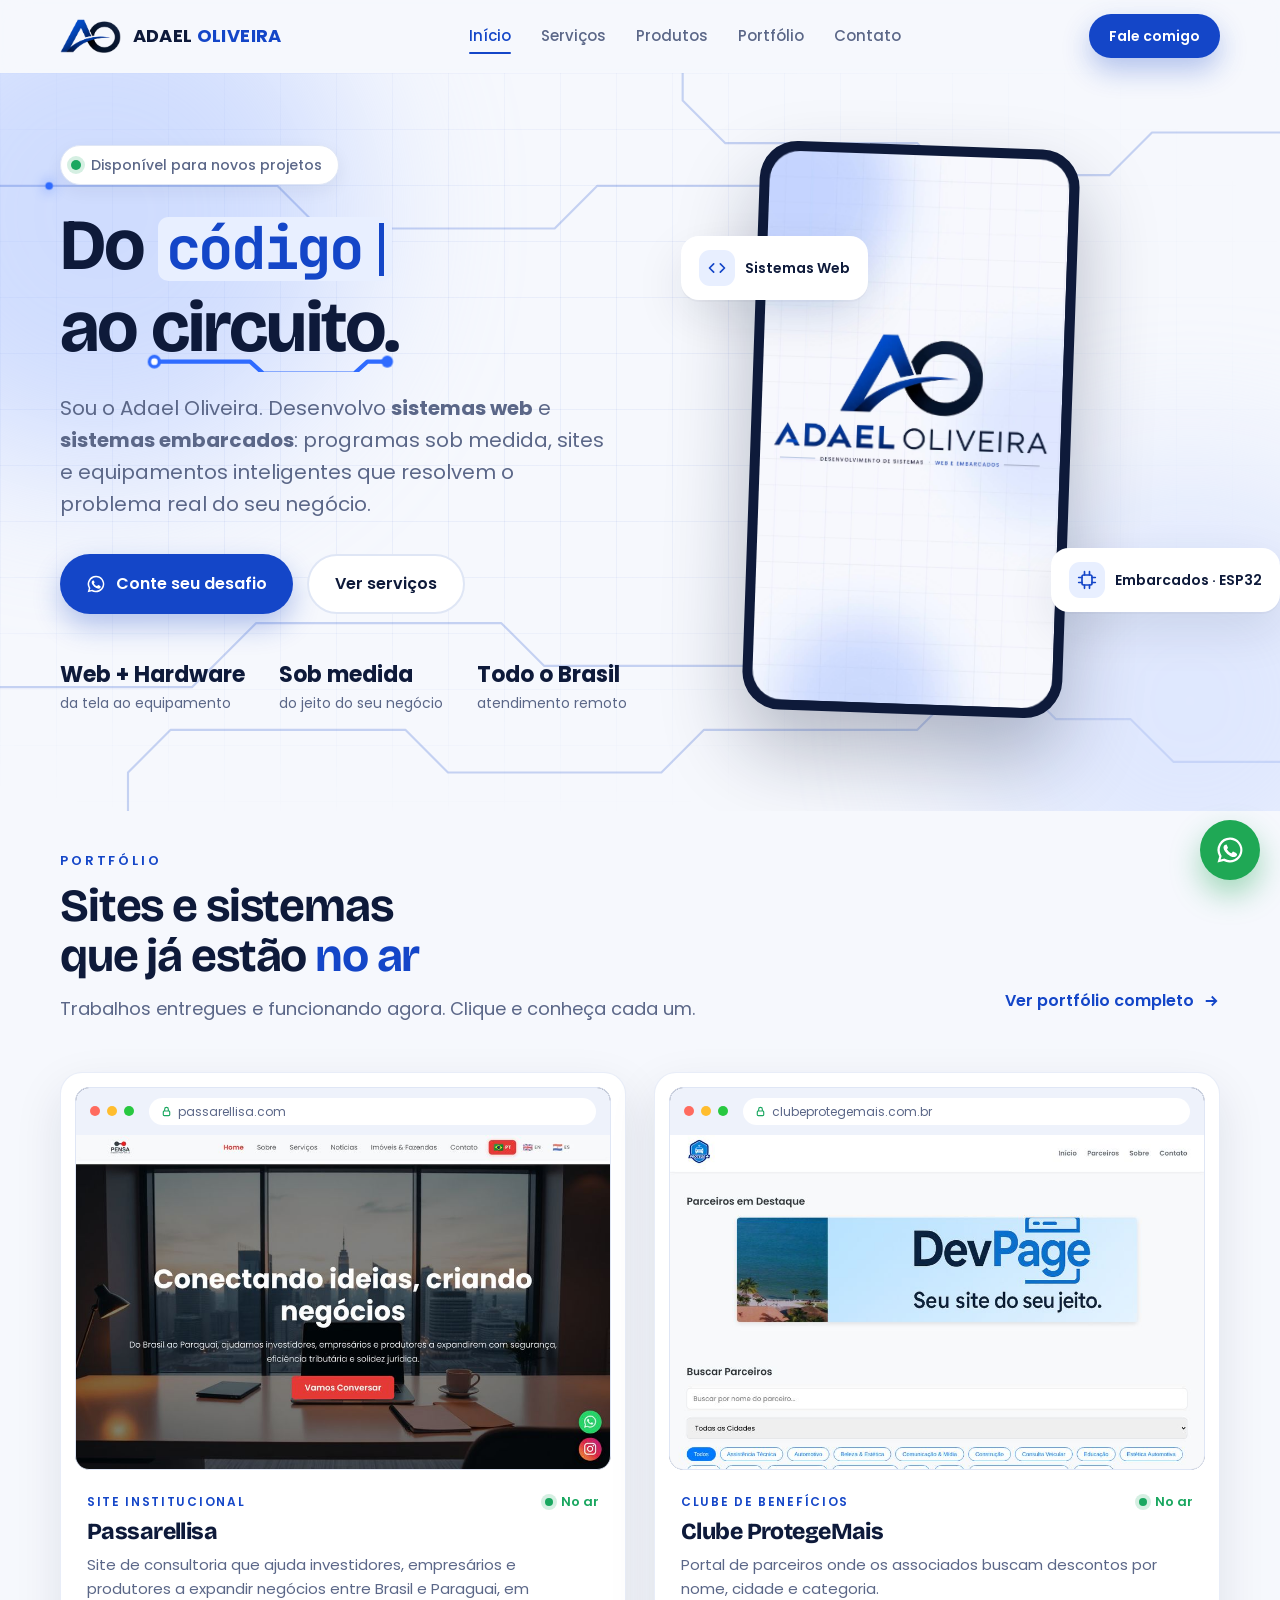
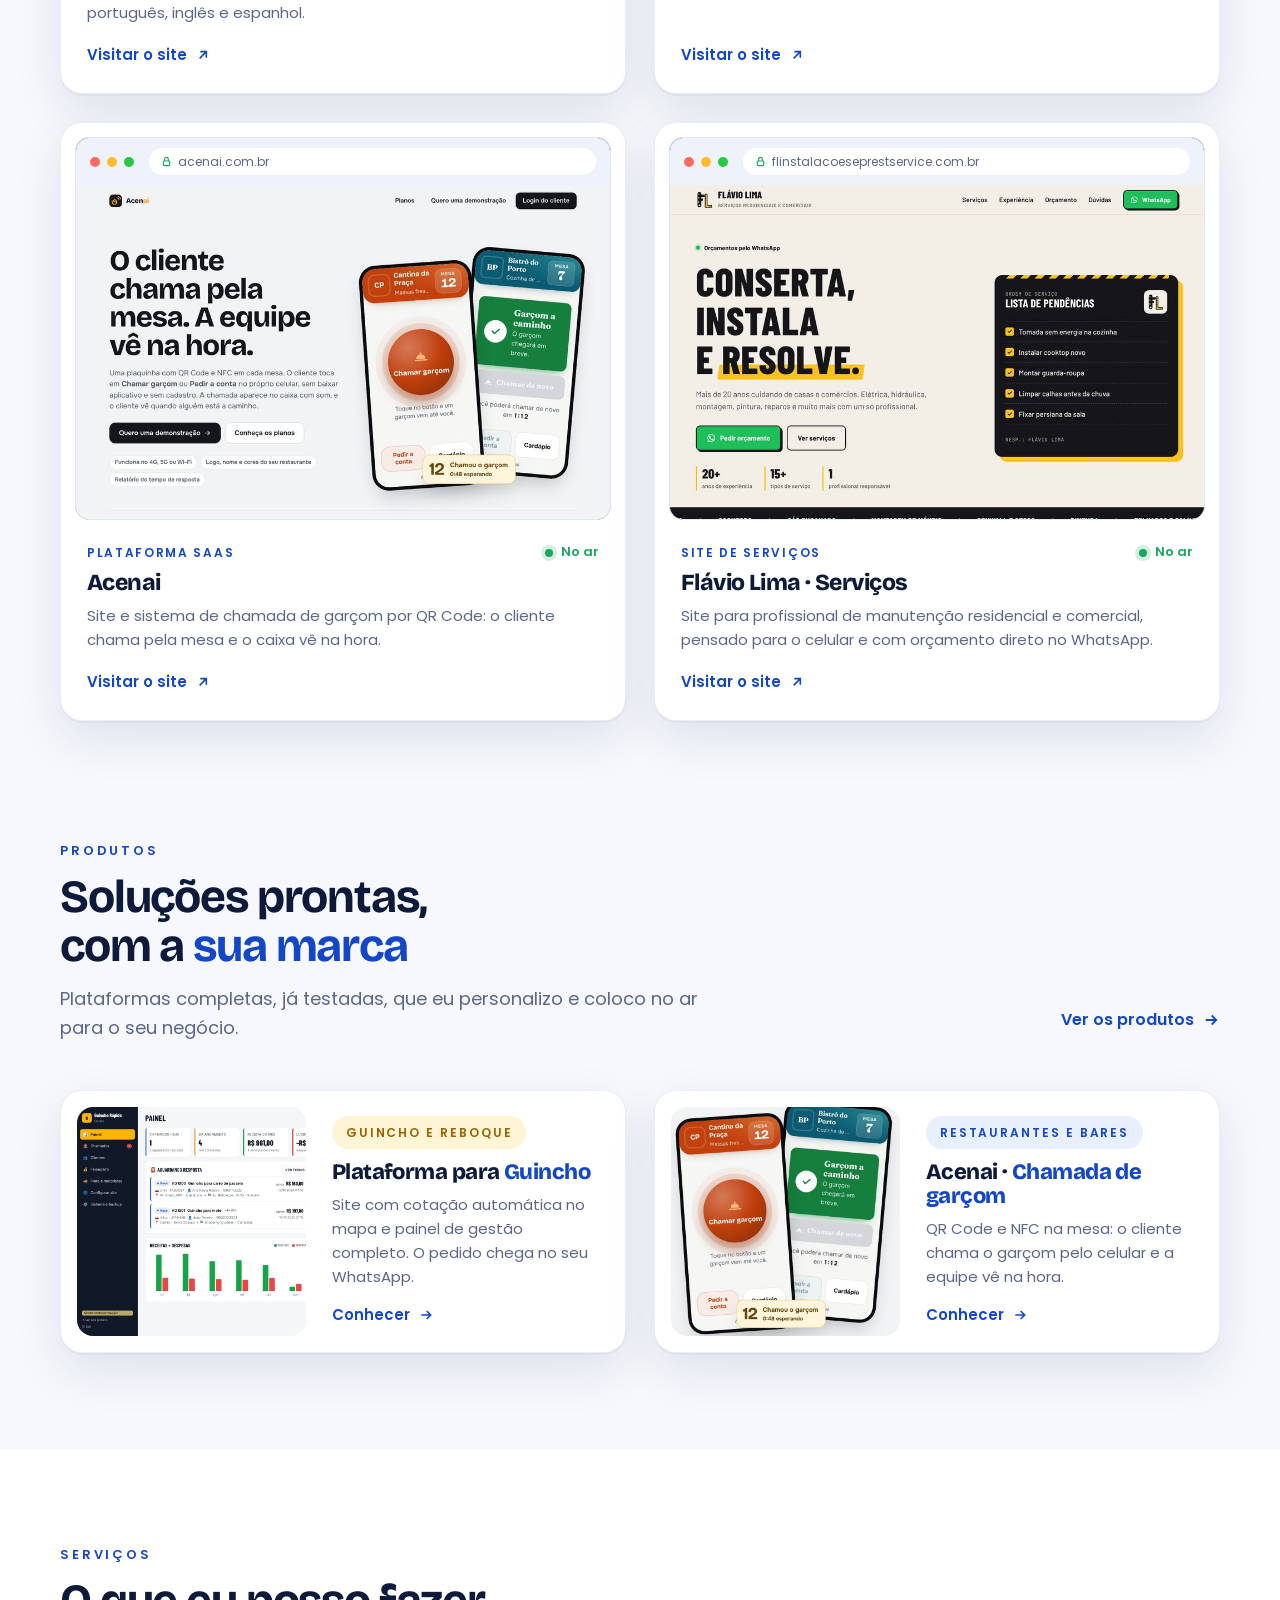
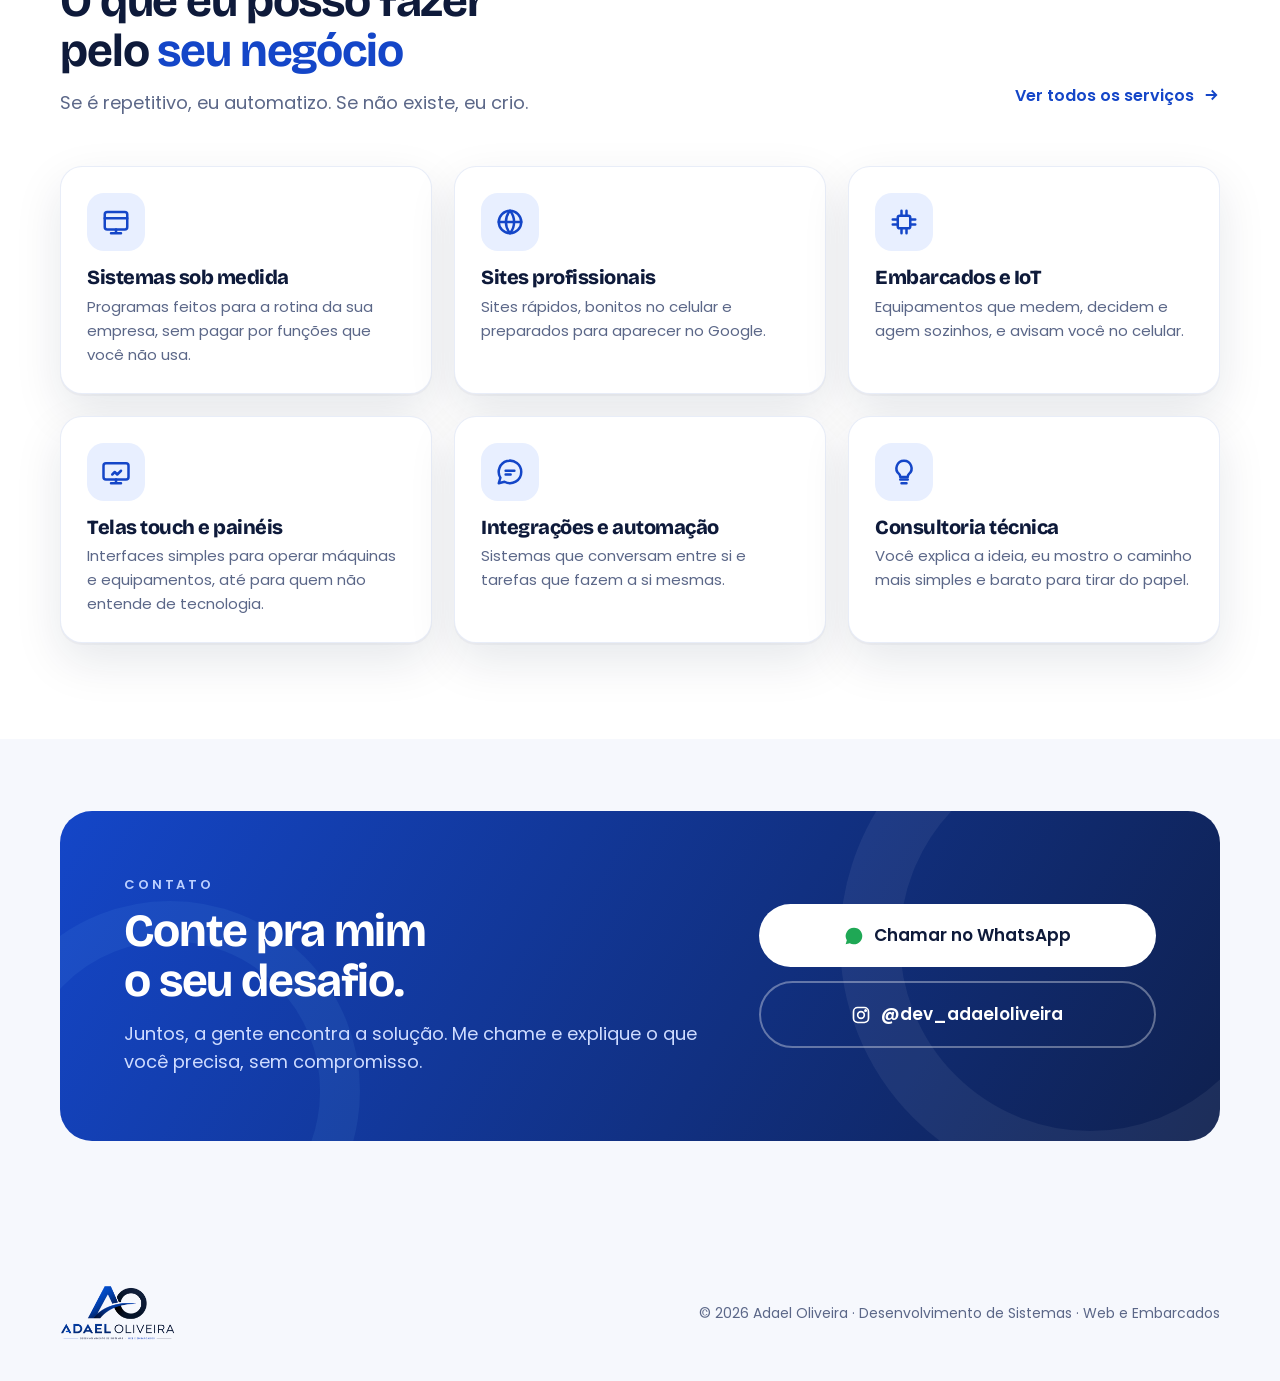
==== commit 7f9a6fc8: "Site em várias páginas + seção Portfólio com sites no ar - Início mais curto: topo, sites no ar, res" ====
--- a/index.html
+++ b/index.html
@@ -4,15 +4,15 @@
 <meta charset="utf-8">
 <meta name="viewport" content="width=device-width, initial-scale=1">
 <title>Adael Oliveira · Desenvolvimento de Sistemas Web e Embarcados</title>
-<meta name="description" content="Sistemas sob medida, sites profissionais, automação, telas touch e soluções com ESP32. Produtos: plataforma para guincho e reboque e Acenai, chamada de garçom por QR Code. Do código ao circuito, para restaurantes, oficinas, comércio, escritórios e indústria.">
+<meta name="description" content="Sistemas sob medida, sites profissionais, automação, telas touch e soluções com ESP32. Veja sites no ar, produtos prontos e fale comigo pelo WhatsApp.">
 <meta name="theme-color" content="#0e1a3a">
-<link rel="canonical" href="https://adael-oliveira.github.io/">
+<link rel="canonical" href="https://devadaeloliveira.com.br/">
 <meta property="og:type" content="website">
 <meta property="og:locale" content="pt_BR">
-<meta property="og:title" content="Adael Oliveira · Sistemas Web e Embarcados">
-<meta property="og:description" content="Do código ao circuito: sistemas sob medida, sites, automação e equipamentos inteligentes para o seu negócio.">
-<meta property="og:url" content="https://adael-oliveira.github.io/">
-<meta property="og:image" content="https://adael-oliveira.github.io/assets/og.jpg">
+<meta property="og:title" content="Adael Oliveira · Desenvolvimento de Sistemas Web e Embarcados">
+<meta property="og:description" content="Sistemas sob medida, sites profissionais, automação, telas touch e soluções com ESP32. Veja sites no ar, produtos prontos e fale comigo pelo WhatsApp.">
+<meta property="og:url" content="https://devadaeloliveira.com.br/">
+<meta property="og:image" content="https://devadaeloliveira.com.br/assets/og.jpg">
 <meta name="twitter:card" content="summary_large_image">
 <link rel="icon" type="image/png" sizes="32x32" href="assets/favicon-32.png">
 <link rel="apple-touch-icon" href="assets/apple-touch-icon.png">
@@ -20,283 +20,20 @@
 <link rel="preconnect" href="https://fonts.gstatic.com" crossorigin>
 <link href="https://fonts.googleapis.com/css2?family=Bricolage+Grotesque:opsz,wght@12..96,500;12..96,700;12..96,800&family=JetBrains+Mono:wght@500;700&family=Poppins:wght@400;500;600;700&display=swap" rel="stylesheet">
 <script type="application/ld+json">
-{"@context":"https://schema.org","@type":"ProfessionalService","name":"Adael Oliveira · Desenvolvimento de Sistemas","url":"https://adael-oliveira.github.io/","image":"https://adael-oliveira.github.io/assets/og.jpg","logo":"https://adael-oliveira.github.io/assets/icon-512.png","description":"Desenvolvimento de sistemas web e embarcados: sistemas sob medida, sites, automação e IoT.","areaServed":"BR","founder":{"@type":"Person","name":"Adael Oliveira","jobTitle":"Desenvolvedor de Sistemas Web e Embarcados"}}
+{"@context":"https://schema.org","@type":"ProfessionalService","name":"Adael Oliveira · Desenvolvimento de Sistemas","url":"https://devadaeloliveira.com.br/","image":"https://devadaeloliveira.com.br/assets/og.jpg","logo":"https://devadaeloliveira.com.br/assets/icon-512.png","description":"Desenvolvimento de sistemas web e embarcados: sistemas sob medida, sites, automação e IoT.","areaServed":"BR","founder":{"@type":"Person","name":"Adael Oliveira","jobTitle":"Desenvolvedor de Sistemas Web e Embarcados"}}
 </script>
-<style>
-:root{--navy:#0e1a3a;--navy2:#1b2a55;--blue:#1446c8;--blue2:#2f6bff;--sky:#e8efff;--line:#dfe6f5;--bg:#f6f8fd;--card:#fff;--muted:#5b6788;--ok:#1aa760;--radius:22px;--shadow:0 18px 48px rgba(14,26,58,.10),0 2px 0 rgba(14,26,58,.03)}
-*{box-sizing:border-box;margin:0;padding:0}
-html{scroll-behavior:smooth}
-body{font-family:'Poppins',system-ui,sans-serif;background:var(--bg);color:var(--navy);line-height:1.6;-webkit-font-smoothing:antialiased;overflow-x:hidden}
-img,video{max-width:100%;display:block}
-a{color:inherit;text-decoration:none}
-.wrap{width:min(1160px,100% - 32px);margin-inline:auto}
-section{padding:96px 0}
-.kicker{font-size:13px;font-weight:600;letter-spacing:.22em;text-transform:uppercase;color:var(--blue)}
-h1,h2,h3{line-height:1.08;letter-spacing:-.025em;font-family:'Bricolage Grotesque','Poppins',sans-serif;font-weight:800}
-h2{font-size:clamp(30px,4.4vw,46px);font-weight:700;margin-top:10px}
-.sub{color:var(--muted);font-size:18px;max-width:640px;margin-top:14px}
-.blue{color:var(--blue)}
-.btn{display:inline-flex;align-items:center;gap:10px;font-weight:600;font-size:16px;padding:15px 26px;border-radius:999px;transition:transform .2s,box-shadow .2s,background .2s;cursor:pointer;border:0}
-.btn svg{width:20px;height:20px}
-.btn-primary{background:var(--blue);color:#fff;box-shadow:0 12px 28px rgba(20,70,200,.30)}
-.btn-primary:hover{transform:translateY(-2px);background:#1039a8}
-.btn-ghost{background:#fff;color:var(--navy);border:2px solid var(--line)}
-.btn-ghost:hover{border-color:var(--blue2);transform:translateY(-2px)}
-/* header */
-header{position:sticky;top:0;z-index:50;background:rgba(246,248,253,.82);backdrop-filter:blur(14px);-webkit-backdrop-filter:blur(14px);border-bottom:1px solid transparent;transition:border-color .3s}
-header.scrolled{border-color:var(--line)}
-.nav{display:flex;align-items:center;justify-content:space-between;height:72px}
-.brand{display:flex;align-items:center;gap:12px;font-weight:700;font-size:18px;letter-spacing:.02em}
-.brand img{height:34px;width:auto}
-.brand span b{color:var(--blue)}
-.menu{display:flex;gap:30px;font-size:15px;font-weight:500;color:var(--muted)}
-.menu a:hover{color:var(--blue)}
-.nav .btn{padding:11px 20px;font-size:14px}
-.burger{display:none;background:none;border:0;width:44px;height:44px;cursor:pointer}
-.burger span{display:block;width:22px;height:2px;background:var(--navy);margin:5px auto;border-radius:2px;transition:.3s}
-/* hero */
-.hero{position:relative;padding:72px 0 96px;overflow:hidden}
-.hero::before{content:"";position:absolute;inset:0;background-image:linear-gradient(rgba(20,70,200,.055) 1px,transparent 1px),linear-gradient(90deg,rgba(20,70,200,.055) 1px,transparent 1px);background-size:56px 56px;mask-image:radial-gradient(ellipse at 30% 40%,#000 30%,transparent 75%);-webkit-mask-image:radial-gradient(ellipse at 30% 40%,#000 30%,transparent 75%)}
-.blob{position:absolute;border-radius:50%;filter:blur(80px);opacity:.5;z-index:0}
-.hero-grid{position:relative;z-index:1;display:grid;grid-template-columns:1.15fr .85fr;gap:56px;align-items:center}
-.badge{display:inline-flex;align-items:center;gap:10px;background:#fff;border:1px solid var(--line);border-radius:999px;padding:8px 16px 8px 10px;font-size:14px;font-weight:500;color:var(--muted);box-shadow:0 6px 18px rgba(14,26,58,.06)}
-.badge i{width:10px;height:10px;border-radius:50%;background:var(--ok);box-shadow:0 0 0 4px rgba(26,167,96,.18)}
-.hero h1{font-size:clamp(40px,6.4vw,72px);font-weight:700;margin-top:22px}
-.hero p.lead{font-size:clamp(17px,2vw,20px);color:var(--muted);margin-top:20px;max-width:560px}
-.cta-row{display:flex;flex-wrap:wrap;gap:14px;margin-top:34px}
-.stats{display:flex;gap:34px;margin-top:44px;flex-wrap:wrap}
-.stats div{font-size:14px;color:var(--muted)}
-.stats b{display:block;font-size:22px;color:var(--navy)}
-.phone{position:relative;justify-self:center;width:min(320px,100%);aspect-ratio:9/16;border-radius:38px;background:var(--navy);padding:10px;box-shadow:0 40px 80px rgba(14,26,58,.28);transform:rotate(2deg)}
-.phone video{width:100%;height:100%;object-fit:cover;border-radius:30px;background:#fff}
-.float{position:absolute;background:#fff;border-radius:18px;padding:14px 18px;box-shadow:var(--shadow);font-size:14px;font-weight:600;display:flex;align-items:center;gap:10px;white-space:nowrap}
-.float .ic{width:36px;height:36px;border-radius:11px;background:var(--sky);display:flex;align-items:center;justify-content:center}
-.float svg{width:20px;height:20px;stroke:var(--blue);fill:none;stroke-width:2;stroke-linecap:round;stroke-linejoin:round}
-.f1{left:-70px;top:16%}.f2{right:-60px;bottom:18%}
-/* duo */
-.duo{display:grid;grid-template-columns:1fr 1fr;gap:24px;margin-top:48px}
-.duo .card{padding:38px}
-.card{background:var(--card);border-radius:var(--radius);box-shadow:var(--shadow);border:1px solid rgba(223,230,245,.7)}
-.duo h3{font-size:26px;margin:18px 0 10px}
-.duo p{color:var(--muted)}
-.tags{display:flex;flex-wrap:wrap;gap:8px;margin-top:20px}
-.tags span{font-size:13px;font-weight:500;background:var(--sky);color:var(--blue);padding:6px 12px;border-radius:999px}
-.code{background:var(--navy);border-radius:16px;padding:20px 22px;font-family:ui-monospace,Menlo,monospace;font-size:13px;color:#a9bdf0;line-height:1.8}
-.code .k{color:#7fa6ff}.code .s{color:#8fe3b5}.code .c{color:#5e6f9e}
-/* services */
-.grid3{display:grid;grid-template-columns:repeat(3,1fr);gap:22px;margin-top:48px}
-.svc{padding:30px;transition:transform .25s,box-shadow .25s}
-.svc:hover{transform:translateY(-4px);box-shadow:0 26px 60px rgba(14,26,58,.14)}
-.ico{width:58px;height:58px;border-radius:17px;background:var(--sky);display:flex;align-items:center;justify-content:center}
-.ico svg{width:30px;height:30px;stroke:var(--blue);fill:none;stroke-width:2;stroke-linecap:round;stroke-linejoin:round}
-.svc h3{font-size:20px;margin:20px 0 8px}
-.svc p{color:var(--muted);font-size:15px}
-.svc ul{list-style:none;margin-top:16px;display:grid;gap:6px}
-.svc li{font-size:14px;color:var(--navy2);padding-left:22px;position:relative}
-.svc li::before{content:"";position:absolute;left:0;top:8px;width:12px;height:7px;border-left:2px solid var(--blue2);border-bottom:2px solid var(--blue2);transform:rotate(-45deg)}
-/* projects */
-.dark{background:var(--navy);color:#fff;position:relative;overflow:hidden}
-.dark .sub{color:#a9b5d6}
-.dark .kicker{color:#8fb0ff}
-.proj{display:grid;grid-template-columns:repeat(3,1fr);gap:22px;margin-top:48px}
-.pj{background:#16244b;border:1px solid #243566;border-radius:var(--radius);padding:28px;display:flex;flex-direction:column;transition:transform .25s,border-color .25s}
-.pj:hover{transform:translateY(-4px);border-color:#3b5bb5}
-.pj .type{font-size:12px;font-weight:600;letter-spacing:.14em;text-transform:uppercase;color:#8fb0ff}
-.pj h3{font-size:20px;margin:12px 0 8px}
-.pj p{color:#a9b5d6;font-size:15px;flex:1}
-.pj .tags span{background:#22336a;color:#cfdcff}
-.pj a.more{margin-top:18px;font-size:14px;font-weight:600;color:#8fb0ff;display:inline-flex;gap:6px;align-items:center}
-.pj a.more:hover{color:#fff}
-/* steps */
-.steps{display:grid;grid-template-columns:repeat(4,1fr);gap:22px;margin-top:48px;counter-reset:s}
-.step{padding:28px;position:relative}
-.step::before{counter-increment:s;content:"0" counter(s);font-size:40px;font-weight:700;color:var(--sky);-webkit-text-stroke:1.5px var(--blue2);line-height:1}
-.step h3{font-size:19px;margin:16px 0 6px}
-.step p{font-size:15px;color:var(--muted)}
-/* segments */
-.chips{display:flex;flex-wrap:wrap;gap:12px;margin-top:36px}
-.chips span{background:#fff;border:2px solid var(--line);border-radius:999px;padding:12px 22px;font-weight:600;font-size:16px;display:inline-flex;align-items:center;gap:10px}
-.chips span::before{content:"";width:9px;height:9px;border-radius:50%;background:var(--blue2)}
-/* produtos */
-.prod{display:grid;grid-template-columns:1.05fr .95fr;gap:56px;align-items:center;margin-top:56px}
-.prod+.prod{margin-top:96px}
-.prod.rev .prod-media{order:2}
-.prod-tag{display:inline-flex;align-items:center;gap:8px;font-size:12px;font-weight:600;letter-spacing:.16em;text-transform:uppercase;padding:7px 14px;border-radius:999px;background:var(--sky);color:var(--blue)}
-.prod-tag.amber{background:#fff4d6;color:#9a6200}
-.prod h3{font-size:clamp(28px,3.4vw,38px);margin:16px 0 12px}
-.prod p.desc{color:var(--muted);font-size:17px}
-.feat{list-style:none;display:grid;gap:12px;margin:24px 0 30px}
-.feat li{display:flex;gap:14px;align-items:flex-start;font-size:15.5px;color:var(--navy2)}
-.feat li b{color:var(--navy)}
-.feat .fi{flex:0 0 38px;width:38px;height:38px;border-radius:12px;background:var(--sky);display:flex;align-items:center;justify-content:center}
-.feat .fi svg{width:20px;height:20px;stroke:var(--blue);fill:none;stroke-width:2;stroke-linecap:round;stroke-linejoin:round}
-.prod-media{position:relative;min-height:440px}
-.mock-lap{position:relative;width:88%;background:var(--navy);border-radius:16px 16px 0 0;padding:10px 10px 12px;box-shadow:0 30px 70px rgba(14,26,58,.25)}
-.mock-lap img{border-radius:6px;width:100%;height:auto;aspect-ratio:16/10;object-fit:cover;object-position:top left}
-.mock-lap::after{content:"";position:absolute;left:-5%;right:-5%;bottom:-16px;height:16px;background:linear-gradient(#cfd6e4,#98a2b6);border-radius:0 0 18px 18px}
-.mock-ph{position:absolute;right:0;bottom:-30px;width:34%;background:var(--navy);border-radius:28px;padding:7px;box-shadow:0 30px 60px rgba(14,26,58,.35)}
-.mock-ph img{border-radius:22px;width:100%;height:auto;aspect-ratio:9/19.5;object-fit:cover;object-position:top}
-.play{position:absolute;left:34%;top:30%;transform:translate(-50%,-50%);width:84px;height:84px;border-radius:50%;background:rgba(255,180,0,.95);border:0;cursor:pointer;display:flex;align-items:center;justify-content:center;box-shadow:0 14px 34px rgba(0,0,0,.3);transition:transform .2s}
-.play:hover{transform:translate(-50%,-50%) scale(1.08)}
-.play svg{width:34px;height:34px;margin-left:5px}
-.acen-img{width:100%;max-width:520px;margin-inline:auto;border-radius:28px;background:#fff7ec;padding:20px;box-shadow:var(--shadow)}
-.acen-img img{border-radius:18px;width:100%;height:auto}
-.btn-amber{background:#FFB400;color:#111;box-shadow:0 12px 28px rgba(255,180,0,.35)}
-.btn-amber:hover{transform:translateY(-2px);background:#f0a800}
-.vmodal{border:0;padding:0;background:transparent;max-width:min(420px,92vw);width:100%}
-.vmodal::backdrop{background:rgba(8,14,32,.82)}
-.vmodal video{width:100%;border-radius:22px;background:#000;max-height:86vh}
-.vmodal .x{position:absolute;top:-46px;right:0;background:#fff;border:0;border-radius:999px;padding:8px 16px;font:600 14px Poppins;cursor:pointer}
-/* contact */
-.contact{background:linear-gradient(135deg,#1446c8,#0e1a3a);color:#fff;border-radius:32px;padding:64px;display:grid;grid-template-columns:1.2fr .8fr;gap:40px;align-items:center;position:relative;overflow:hidden}
-.contact::after{content:"";position:absolute;right:-120px;top:-120px;width:380px;height:380px;border-radius:50%;border:60px solid rgba(255,255,255,.06)}
-.contact h2{color:#fff}
-.contact p{color:#cfdcff;font-size:18px;margin-top:14px}
-.contact .links{display:grid;gap:14px;position:relative;z-index:1}
-.contact .btn{justify-content:center;padding:18px 26px;font-size:17px}
-.btn-white{background:#fff;color:var(--navy)}
-.btn-white:hover{transform:translateY(-2px)}
-.btn-line{background:transparent;color:#fff;border:2px solid rgba(255,255,255,.35)}
-.btn-line:hover{border-color:#fff;transform:translateY(-2px)}
-footer{padding:48px 0 40px;color:var(--muted);font-size:14px}
-.foot{display:flex;justify-content:space-between;align-items:center;gap:20px;flex-wrap:wrap}
-.foot img{height:56px;width:auto}
-.wa-float{position:fixed;right:20px;bottom:20px;z-index:60;width:60px;height:60px;border-radius:50%;background:#1fa855;color:#fff;display:flex;align-items:center;justify-content:center;box-shadow:0 14px 30px rgba(31,168,85,.4);transition:transform .2s}
-.wa-float:hover{transform:scale(1.07)}
-.wa-float svg{width:30px;height:30px}
-.reveal{opacity:0;transform:translateY(28px);transition:opacity .7s ease,transform .7s ease}
-.reveal.in{opacity:1;transform:none}
-/* ====== movimento ====== */
-.reveal{opacity:0;transform:translateY(34px) scale(.985);filter:blur(6px);transition:opacity .8s cubic-bezier(.2,.7,.2,1),transform .8s cubic-bezier(.2,.7,.2,1),filter .8s}
-.reveal.in{opacity:1;transform:none;filter:none}
-#prog{position:fixed;left:0;top:0;height:3px;width:100%;transform-origin:0 50%;transform:scaleX(0);background:linear-gradient(90deg,var(--blue),var(--blue2),#7fd3ff);z-index:80;box-shadow:0 0 12px rgba(47,107,255,.6)}
-header{transition:border-color .3s,transform .35s cubic-bezier(.2,.7,.2,1),background .3s}
-header.hide{transform:translateY(-100%)}
-.menu a{position:relative;transition:color .2s}
-.menu a::after{content:"";position:absolute;left:0;right:0;bottom:-6px;height:2px;border-radius:2px;background:var(--blue);transform:scaleX(0);transform-origin:left;transition:transform .3s}
-.menu a:hover::after,.menu a.on::after{transform:scaleX(1)}
-.menu a.on{color:var(--blue)}
-/* hero: código -> circuito */
-.circuit{position:absolute;inset:0;width:100%;height:100%;z-index:0;pointer-events:none}
-.circuit .tr{fill:none;stroke:rgba(20,70,200,.22);stroke-width:2;stroke-linecap:round;stroke-linejoin:round;stroke-dasharray:var(--len);stroke-dashoffset:var(--len);animation:draw 1.8s cubic-bezier(.6,0,.2,1) forwards}
-.circuit .pad{fill:#fff;stroke:rgba(20,70,200,.35);stroke-width:2;opacity:0;animation:pop .4s ease forwards}
-.circuit .pulse{fill:var(--blue2);filter:drop-shadow(0 0 6px rgba(47,107,255,.9))}
-@keyframes draw{to{stroke-dashoffset:0}}
-@keyframes pop{from{opacity:0;transform:scale(.3)}to{opacity:1;transform:none}}
-.hero h1 .ln{display:block;overflow:hidden;padding-bottom:.06em}
-.hero h1 .ln>span{display:inline-block;transform:translateY(105%);animation:rise .9s cubic-bezier(.2,.8,.2,1) forwards}
-.hero h1 .ln:nth-child(2)>span{animation-delay:.18s}
-@keyframes rise{to{transform:none}}
-.code-w{font-family:'JetBrains Mono',monospace;font-weight:700;font-size:.82em;letter-spacing:-.04em;color:var(--blue);background:var(--sky);border-radius:.18em;padding:0 .14em;display:inline-flex;align-items:center;white-space:nowrap}
-.code-w .ty{display:inline-block;overflow:hidden;width:0;animation:type .9s steps(6) .75s forwards}
-@keyframes type{to{width:6ch}}
-.code-w .caret{display:inline-block;width:.09em;height:.9em;background:var(--blue);margin-left:.05em;animation:blink 1s steps(1) infinite}
-@keyframes blink{50%{opacity:0}}
-.circ{position:relative;display:inline-block;color:var(--navy)}
-.circ svg{position:absolute;left:0;bottom:-.16em;width:100%;height:.36em;overflow:visible}
-.circ svg path{fill:none;stroke:var(--blue2);stroke-width:5;stroke-linecap:round;stroke-linejoin:round;stroke-dasharray:420;stroke-dashoffset:420;animation:draw 1.1s cubic-bezier(.6,0,.2,1) 1.55s forwards}
-.circ svg circle{fill:#fff;stroke:var(--blue2);stroke-width:4;opacity:0;animation:pop .35s ease 2.5s forwards}
-.circ svg circle.glow{fill:var(--blue2);stroke:none;animation:pop .35s ease 2.5s forwards,glow 1.8s ease-in-out 2.9s infinite}
-@keyframes glow{50%{filter:drop-shadow(0 0 8px rgba(47,107,255,1))}}
-.hero .badge,.hero p.lead,.hero .cta-row,.hero .stats{opacity:0;animation:fadeup .8s cubic-bezier(.2,.8,.2,1) forwards}
-.hero .badge{animation-delay:.05s}.hero p.lead{animation-delay:.55s}.hero .cta-row{animation-delay:.75s}.hero .stats{animation-delay:.95s}
-@keyframes fadeup{from{opacity:0;transform:translateY(18px)}to{opacity:1;transform:none}}
-.badge i{animation:live 2s ease-in-out infinite}
-@keyframes live{50%{box-shadow:0 0 0 8px rgba(26,167,96,0)}}
-.stage{position:relative;justify-self:center;perspective:1100px;opacity:0;animation:fadeup 1s cubic-bezier(.2,.8,.2,1) .35s forwards}
-.phone{transform:rotate(2deg);transition:transform .25s ease-out;transform-style:preserve-3d}
-.float{animation:bob 5s ease-in-out infinite;z-index:2}
-.f2{animation-delay:-2.5s}
-@keyframes bob{50%{transform:translateY(-12px)}}
-/* botões */
-.btn{position:relative;overflow:hidden;will-change:transform}
-.btn-primary::after,.btn-white::after{content:"";position:absolute;inset:0;background:linear-gradient(110deg,transparent 30%,rgba(255,255,255,.45) 50%,transparent 70%);transform:translateX(-120%);transition:transform .7s}
-.btn-primary:hover::after,.btn-white:hover::after{transform:translateX(120%)}
-/* cards com luz que segue o cursor */
-.svc,.pj,.step{position:relative;isolation:isolate}
-.svc::before,.step::after{content:"";position:absolute;inset:0;border-radius:inherit;background:radial-gradient(380px circle at var(--mx,50%) var(--my,50%),rgba(47,107,255,.12),transparent 45%);opacity:0;transition:opacity .3s;z-index:-1;pointer-events:none}
-.svc:hover::before,.step:hover::after{opacity:1}
-.pj::before{content:"";position:absolute;inset:-1px;border-radius:inherit;padding:1px;background:radial-gradient(300px circle at var(--mx,50%) var(--my,50%),#6f9bff,transparent 60%);-webkit-mask:linear-gradient(#000 0 0) content-box,linear-gradient(#000 0 0);-webkit-mask-composite:xor;mask-composite:exclude;opacity:0;transition:opacity .3s;pointer-events:none}
-.pj:hover::before{opacity:1}
-.svc .ico{transition:transform .4s cubic-bezier(.2,.8,.2,1),background .3s}
-.svc:hover .ico{transform:rotate(-8deg) scale(1.08);background:var(--blue)}
-.svc .ico svg{transition:stroke .3s}
-.svc:hover .ico svg{stroke:#fff}
-/* projetos: trilhas animadas ao fundo */
-.dark .circuit .tr{stroke:rgba(143,176,255,.14);animation:none;stroke-dashoffset:0}
-.dark .circuit .pad{opacity:1;animation:none;fill:#0e1a3a;stroke:rgba(143,176,255,.25)}
-/* passos ligados por uma trilha */
-.steps{position:relative}
-.steps .wire{position:absolute;left:4%;right:4%;top:46px;height:3px;border-radius:3px;background:var(--line);overflow:hidden;z-index:0}
-.steps .wire i{position:absolute;inset:0;background:linear-gradient(90deg,var(--blue),var(--blue2));transform-origin:0 50%;transform:scaleX(var(--p,0));box-shadow:0 0 10px rgba(47,107,255,.6)}
-.step{z-index:1;transition:transform .4s,box-shadow .4s}
-.step::before{transition:color .4s,-webkit-text-stroke-color .4s}
-.step.lit::before{color:var(--blue2)}
-.step.lit{box-shadow:0 22px 50px rgba(20,70,200,.16)}
-/* segmentos em faixa contínua */
-.marq{margin-top:36px;display:grid;gap:14px;overflow:hidden;mask-image:linear-gradient(90deg,transparent,#000 8%,#000 92%,transparent);-webkit-mask-image:linear-gradient(90deg,transparent,#000 8%,#000 92%,transparent)}
-.marq .row{display:flex;gap:12px;width:max-content;animation:marq 38s linear infinite}
-.marq .row.r2{animation-direction:reverse;animation-duration:46s}
-.marq:hover .row{animation-play-state:paused}
-@keyframes marq{to{transform:translateX(-50%)}}
-.marq .chips{margin:0;flex-wrap:nowrap}
-/* contato com fundo vivo */
-.contact{background:linear-gradient(120deg,#1446c8,#0e1a3a 45%,#1b3fa8 70%,#0e1a3a);background-size:260% 260%;animation:mesh 14s ease-in-out infinite}
-@keyframes mesh{50%{background-position:100% 50%}}
-.contact::before{content:"";position:absolute;left:-80px;bottom:-140px;width:300px;height:300px;border-radius:50%;border:40px solid rgba(127,211,255,.07);animation:bob 9s ease-in-out infinite}
-.contact::after{animation:spin 30s linear infinite}
-@keyframes spin{to{transform:rotate(360deg)}}
-.wa-float{animation:ring 4s ease-in-out 3s infinite}
-@keyframes ring{0%,88%,100%{box-shadow:0 14px 30px rgba(31,168,85,.4)}94%{box-shadow:0 14px 30px rgba(31,168,85,.4),0 0 0 14px rgba(31,168,85,.18)}}
-[data-par]{will-change:transform}
-:focus-visible{outline:3px solid var(--blue2);outline-offset:3px;border-radius:8px}
-@media (prefers-reduced-motion:reduce){
- *,*::before,*::after{animation-duration:.01ms!important;animation-iteration-count:1!important;transition-duration:.01ms!important}
- .reveal{opacity:1;transform:none;filter:none}
- .hero h1 .ln>span{transform:none}.code-w .ty{width:6ch}
- html{scroll-behavior:auto}
- .marq .row{animation:none}
-}
-@media (max-width:960px){
- .hero-grid{grid-template-columns:1fr;text-align:left}
- .phone{margin-top:20px;transform:none}
- .f1{left:-10px}.f2{right:-10px}
- .grid3,.proj{grid-template-columns:1fr 1fr}
- .prod{grid-template-columns:1fr;gap:36px}
- .prod.rev .prod-media{order:0}
- .prod-media{min-height:0;padding-bottom:30px}
- .steps{grid-template-columns:1fr 1fr}
- .contact{grid-template-columns:1fr;padding:44px 28px}
-}
-@media (max-width:720px){
- section{padding:72px 0}
- .menu{display:none;position:absolute;top:72px;left:0;right:0;background:#fff;flex-direction:column;gap:0;padding:8px 16px 16px;border-bottom:1px solid var(--line);box-shadow:0 20px 40px rgba(14,26,58,.1)}
- .menu.open{display:flex}
- .menu a{padding:14px 4px;border-bottom:1px solid var(--line);font-size:16px}
- .burger{display:block}
- .nav .btn{display:none}
- .duo,.grid3,.proj,.steps{grid-template-columns:1fr}
- .duo .card{padding:28px}
- .float{display:none}
- .stats{gap:24px}
- .phone{width:250px}
- .mock-ph{width:38%;bottom:0}
- .code{font-size:11.5px;padding:16px;overflow-x:auto;white-space:nowrap}
- .steps .wire{display:none}
- .hero .circuit{opacity:.45}
-}
-</style>
+<link rel="stylesheet" href="assets/style.css">
 </head>
 <body>
 <div id="prog" aria-hidden="true"></div>
 
 <header id="top">
  <div class="wrap nav">
-  <a href="#" class="brand" aria-label="Adael Oliveira, início"><img src="assets/logo_mark.png" alt="" width="64" height="36"><span>ADAEL <b>OLIVEIRA</b></span></a>
+  <a href="index.html" class="brand" aria-label="Adael Oliveira, início"><img src="assets/logo_mark.png" alt="" width="64" height="36"><span>ADAEL <b>OLIVEIRA</b></span></a>
   <nav class="menu" id="menu">
-   <a href="#produtos">Produtos</a><a href="#servicos">Serviços</a><a href="#projetos">Projetos</a><a href="#como">Como funciona</a><a href="#contato">Contato</a>
+   <a href="index.html">Início</a><a href="servicos.html">Serviços</a><a href="produtos.html">Produtos</a><a href="portfolio.html">Portfólio</a><a href="contato.html">Contato</a>
   </nav>
-  <a class="btn btn-primary js-wa" href="#contato">Fale comigo</a>
+  <a class="btn btn-primary js-wa" href="contato.html">Fale comigo</a>
   <button class="burger" id="burger" aria-label="Abrir menu" aria-expanded="false"><span></span><span></span><span></span></button>
  </div>
 </header>
@@ -327,8 +64,8 @@
    <h1><span class="ln"><span>Do <span class="code-w"><span class="ty">código</span><i class="caret"></i></span></span></span><span class="ln"><span>ao <span class="circ">circuito.<svg viewBox="0 0 300 30" preserveAspectRatio="none" aria-hidden="true"><path d="M4 10 H120 L136 24 H246 L262 10 H286"/><circle cx="286" cy="10" r="7" class="glow"/><circle cx="4" cy="10" r="6"/></svg></span></span></span></h1>
    <p class="lead">Sou o Adael Oliveira. Desenvolvo <b>sistemas web</b> e <b>sistemas embarcados</b>: programas sob medida, sites e equipamentos inteligentes que resolvem o problema real do seu negócio.</p>
    <div class="cta-row">
-    <a class="btn btn-primary js-wa" href="#contato"><svg viewBox="0 0 24 24" fill="currentColor"><path d="M12 2a10 10 0 0 0-8.6 15.1L2 22l5-1.3A10 10 0 1 0 12 2zm0 18.2a8.2 8.2 0 0 1-4.2-1.2l-.3-.2-3 .8.8-2.9-.2-.3A8.2 8.2 0 1 1 12 20.2zm4.5-6.1c-.2-.1-1.5-.7-1.7-.8s-.4-.1-.6.1-.7.8-.8 1-.3.2-.5.1a6.7 6.7 0 0 1-3.3-2.9c-.3-.4.3-.4.7-1.3.1-.2 0-.3 0-.4l-.8-1.8c-.2-.5-.4-.4-.6-.4h-.5a1 1 0 0 0-.7.3 3 3 0 0 0-.9 2.2 5.2 5.2 0 0 0 1.1 2.7 11.8 11.8 0 0 0 4.5 4c1.7.7 2.4.8 3.2.7a2.8 2.8 0 0 0 1.8-1.3 2.3 2.3 0 0 0 .2-1.3c-.1-.1-.3-.2-.5-.3z"/></svg>Conte seu desafio</a>
-    <a class="btn btn-ghost" href="#servicos">Ver serviços</a>
+    <a class="btn btn-primary js-wa" href="contato.html"><svg viewBox="0 0 24 24" fill="currentColor"><path d="M12 2a10 10 0 0 0-8.6 15.1L2 22l5-1.3A10 10 0 1 0 12 2zm0 18.2a8.2 8.2 0 0 1-4.2-1.2l-.3-.2-3 .8.8-2.9-.2-.3A8.2 8.2 0 1 1 12 20.2zm4.5-6.1c-.2-.1-1.5-.7-1.7-.8s-.4-.1-.6.1-.7.8-.8 1-.3.2-.5.1a6.7 6.7 0 0 1-3.3-2.9c-.3-.4.3-.4.7-1.3.1-.2 0-.3 0-.4l-.8-1.8c-.2-.5-.4-.4-.6-.4h-.5a1 1 0 0 0-.7.3 3 3 0 0 0-.9 2.2 5.2 5.2 0 0 0 1.1 2.7 11.8 11.8 0 0 0 4.5 4c1.7.7 2.4.8 3.2.7a2.8 2.8 0 0 0 1.8-1.3 2.3 2.3 0 0 0 .2-1.3c-.1-.1-.3-.2-.5-.3z"/></svg>Conte seu desafio</a>
+    <a class="btn btn-ghost" href="servicos.html">Ver serviços</a>
    </div>
    <div class="stats">
     <div><b>Web + Hardware</b>da tela ao equipamento</div>
@@ -346,96 +83,71 @@
  </div>
 </section>
 
-<section id="produtos" style="padding-top:40px">
+<section id="sites" style="padding-top:40px">
  <div class="wrap">
-  <div class="reveal">
-   <div class="kicker">Produtos</div>
-   <h2>Soluções prontas,<br>com a <span class="blue">sua marca</span></h2>
-   <p class="sub">Plataformas completas, já testadas, que eu personalizo e coloco no ar para o seu negócio.</p>
+  <div class="sec-head">
+   <div class="reveal">
+    <div class="kicker">Portfólio</div>
+    <h2>Sites e sistemas<br>que já estão <span class="blue">no ar</span></h2>
+    <p class="sub">Trabalhos entregues e funcionando agora. Clique e conheça cada um.</p>
+   </div>
+   <a class="more-link reveal" href="portfolio.html">Ver portfólio completo <svg viewBox="0 0 24 24"><path d="M5 12h14M13 6l6 6-6 6"/></svg></a>
   </div>
-
-  <div class="prod">
-   <div class="prod-media reveal">
-    <div class="mock-lap" data-par="-0.04"><img src="assets/guincho-painel.jpg" alt="Painel de gestão da plataforma para guincho" loading="lazy" width="1280" height="800"></div>
-    <div class="mock-ph" data-par="0.10"><img src="assets/guincho-cotacao.jpg" alt="Cotação com rota completa no mapa, no celular" loading="lazy" width="540" height="1168"></div>
-    <button class="play" id="playGuincho" aria-label="Assistir ao vídeo da plataforma para guincho"><svg viewBox="0 0 24 24" fill="#111"><path d="M7 4v16l13-8z"/></svg></button>
-   </div>
-   <div class="reveal">
-    <span class="prod-tag amber">Novo · Guincho e reboque</span>
-    <h3>Plataforma para <span class="blue">Guincho e Reboque</span></h3>
-    <p class="desc">Site próprio com cotação automática no mapa e um painel de gestão completo. O cliente pede, o preço sai na hora e o pedido chega no seu WhatsApp.</p>
-    <ul class="feat">
-     <li><span class="fi"><svg viewBox="0 0 24 24"><path d="M21 10c0 7-9 13-9 13S3 17 3 10a9 9 0 0 1 18 0z"/><circle cx="12" cy="10" r="3"/></svg></span><span><b>Cotação pela rota completa:</b> base → veículo → destino → base, com os km de cada trecho.</span></li>
-     <li><span class="fi"><svg viewBox="0 0 24 24"><path d="M21 12a9 9 0 0 1-13.4 7.8L3 21l1.3-4.4A9 9 0 1 1 21 12z"/></svg></span><span><b>Pedido direto no WhatsApp</b>, pronto para confirmar.</span></li>
-     <li><span class="fi"><svg viewBox="0 0 24 24"><rect x="3" y="4" width="18" height="14" rx="2"/><path d="M7 14l3-3 3 2 4-5"/></svg></span><span><b>Gestão completa:</b> chamados, clientes, financeiro, frota, motoristas e comissões.</span></li>
-     <li><span class="fi"><svg viewBox="0 0 24 24"><circle cx="11" cy="11" r="7"/><path d="M20 20l-4-4"/></svg></span><span><b>Site próprio para aparecer no Google</b>, com as suas cores, logo, fotos e preços.</span></li>
-    </ul>
-    <div class="cta-row" style="margin-top:0">
-     <a class="btn btn-primary js-wa" data-msg="Olá, Adael! Tenho interesse na Plataforma para Guincho e Reboque." href="#contato"><svg viewBox="0 0 24 24" fill="currentColor"><path d="M12 2a10 10 0 0 0-8.6 15.1L2 22l5-1.3A10 10 0 1 0 12 2zm0 18.2a8.2 8.2 0 0 1-4.2-1.2l-.3-.2-3 .8.8-2.9-.2-.3A8.2 8.2 0 1 1 12 20.2zm4.5-6.1c-.2-.1-1.5-.7-1.7-.8s-.4-.1-.6.1-.7.8-.8 1-.3.2-.5.1a6.7 6.7 0 0 1-3.3-2.9c-.3-.4.3-.4.7-1.3.1-.2 0-.3 0-.4l-.8-1.8c-.2-.5-.4-.4-.6-.4h-.5a1 1 0 0 0-.7.3 3 3 0 0 0-.9 2.2 5.2 5.2 0 0 0 1.1 2.7 11.8 11.8 0 0 0 4.5 4c1.7.7 2.4.8 3.2.7a2.8 2.8 0 0 0 1.8-1.3 2.3 2.3 0 0 0 .2-1.3c-.1-.1-.3-.2-.5-.3z"/></svg>Quero para minha empresa</a>
-     <button class="btn btn-ghost" id="playGuincho2" type="button">Ver o vídeo</button>
-    </div>
-   </div>
-  </div>
-
-  <div class="prod rev">
-   <div class="prod-media reveal" style="min-height:0">
-    <div class="acen-img" data-tilt><img src="assets/acenai.jpg" alt="Acenai: tela do cliente chamando o garçom pela mesa" loading="lazy" width="774" height="792"></div>
-   </div>
-   <div class="reveal">
-    <span class="prod-tag">Restaurantes e bares</span>
-    <h3>Acenai · <span class="blue">Chamada de garçom</span></h3>
-    <p class="desc">Uma plaquinha com QR Code e NFC em cada mesa. O cliente chama o garçom ou pede a conta pelo celular, sem baixar aplicativo, e a equipe vê na hora.</p>
-    <ul class="feat">
-     <li><span class="fi"><svg viewBox="0 0 24 24"><rect x="3" y="3" width="7" height="7"/><rect x="14" y="3" width="7" height="7"/><rect x="3" y="14" width="7" height="7"/><path d="M14 14h3v3h-3zM20 14v7M14 20h3"/></svg></span><span><b>QR Code e NFC por mesa</b>, com logo e cores do restaurante.</span></li>
-     <li><span class="fi"><svg viewBox="0 0 24 24"><path d="M18 8a6 6 0 0 0-12 0c0 7-3 9-3 9h18s-3-2-3-9M13.7 21a2 2 0 0 1-3.4 0"/></svg></span><span><b>Chamada no caixa com som e cronômetro.</b> O cliente vê quando alguém está a caminho.</span></li>
-     <li><span class="fi"><svg viewBox="0 0 24 24"><path d="M3 3v18h18"/><path d="M7 15l4-4 3 3 5-6"/></svg></span><span><b>Relatório do tempo de resposta</b> da equipe.</span></li>
-    </ul>
-    <div class="cta-row" style="margin-top:0">
-     <a class="btn btn-primary" href="https://acenai.com.br" target="_blank" rel="noopener">Conhecer o Acenai →</a>
-     <a class="btn btn-ghost js-wa" data-msg="Olá, Adael! Quero uma demonstração do Acenai." href="#contato">Quero uma demonstração</a>
-    </div>
-   </div>
+  <div class="sites">
+   <a class="card site reveal" href="https://www.passarellisa.com/" target="_blank" rel="noopener">
+    <div class="browser"><div class="bar"><i></i><i></i><i></i><span class="url"><svg viewBox="0 0 24 24"><rect x="5" y="11" width="14" height="10" rx="2"/><path d="M8 11V7a4 4 0 0 1 8 0v4"/></svg>passarellisa.com</span></div><div class="shot"><img src="assets/sites/passarellisa.jpg" alt="Página inicial do site Passarellisa" loading="lazy" width="960" height="600"></div></div>
+    <div class="info"><div style="display:flex;align-items:center;gap:12px"><span class="stype">Site institucional</span><span class="live">No ar</span></div><h3>Passarellisa</h3><p>Site de consultoria que ajuda investidores, empresários e produtores a expandir negócios entre Brasil e Paraguai, em português, inglês e espanhol.</p><span class="go">Visitar o site <svg viewBox="0 0 24 24"><path d="M7 17 17 7M8 7h9v9"/></svg></span></div>
+   </a>
+   <a class="card site reveal" href="https://clubeprotegemais.com.br/" target="_blank" rel="noopener">
+    <div class="browser"><div class="bar"><i></i><i></i><i></i><span class="url"><svg viewBox="0 0 24 24"><rect x="5" y="11" width="14" height="10" rx="2"/><path d="M8 11V7a4 4 0 0 1 8 0v4"/></svg>clubeprotegemais.com.br</span></div><div class="shot"><img src="assets/sites/protegemais.jpg" alt="Página inicial do site Clube ProtegeMais" loading="lazy" width="960" height="600"></div></div>
+    <div class="info"><div style="display:flex;align-items:center;gap:12px"><span class="stype">Clube de benefícios</span><span class="live">No ar</span></div><h3>Clube ProtegeMais</h3><p>Portal de parceiros onde os associados buscam descontos por nome, cidade e categoria.</p><span class="go">Visitar o site <svg viewBox="0 0 24 24"><path d="M7 17 17 7M8 7h9v9"/></svg></span></div>
+   </a>
+   <a class="card site reveal" href="https://acenai.com.br/" target="_blank" rel="noopener">
+    <div class="browser"><div class="bar"><i></i><i></i><i></i><span class="url"><svg viewBox="0 0 24 24"><rect x="5" y="11" width="14" height="10" rx="2"/><path d="M8 11V7a4 4 0 0 1 8 0v4"/></svg>acenai.com.br</span></div><div class="shot"><img src="assets/sites/acenai.jpg" alt="Página inicial do site Acenai" loading="lazy" width="960" height="600"></div></div>
+    <div class="info"><div style="display:flex;align-items:center;gap:12px"><span class="stype">Plataforma SaaS</span><span class="live">No ar</span></div><h3>Acenai</h3><p>Site e sistema de chamada de garçom por QR Code: o cliente chama pela mesa e o caixa vê na hora.</p><span class="go">Visitar o site <svg viewBox="0 0 24 24"><path d="M7 17 17 7M8 7h9v9"/></svg></span></div>
+   </a>
+   <a class="card site reveal" href="https://flinstalacoeseprestservice.com.br/" target="_blank" rel="noopener">
+    <div class="browser"><div class="bar"><i></i><i></i><i></i><span class="url"><svg viewBox="0 0 24 24"><rect x="5" y="11" width="14" height="10" rx="2"/><path d="M8 11V7a4 4 0 0 1 8 0v4"/></svg>flinstalacoeseprestservice.com.br</span></div><div class="shot"><img src="assets/sites/flavio-lima.jpg" alt="Página inicial do site Flávio Lima · Serviços" loading="lazy" width="960" height="600"></div></div>
+    <div class="info"><div style="display:flex;align-items:center;gap:12px"><span class="stype">Site de serviços</span><span class="live">No ar</span></div><h3>Flávio Lima · Serviços</h3><p>Site para profissional de manutenção residencial e comercial, pensado para o celular e com orçamento direto no WhatsApp.</p><span class="go">Visitar o site <svg viewBox="0 0 24 24"><path d="M7 17 17 7M8 7h9v9"/></svg></span></div>
+   </a>
   </div>
  </div>
 </section>
 
-<dialog class="vmodal" id="vmodal" aria-label="Vídeo da plataforma para guincho">
- <button class="x" id="vclose">Fechar ✕</button>
- <video id="vguincho" src="assets/guincho-video.mp4" poster="assets/guincho-poster.jpg" controls playsinline preload="none"></video>
-</dialog>
-
-<section id="sobre" style="padding-top:40px">
+<section id="produtos" style="padding-top:24px">
  <div class="wrap">
-  <div class="reveal">
-   <div class="kicker">Duas especialidades, uma solução</div>
-   <h2>Software e hardware<br>trabalhando <span class="blue">juntos</span></h2>
-   <p class="sub">A maioria dos profissionais faz só uma parte. Eu desenvolvo o sistema e também o equipamento que conversa com ele, então tudo funciona integrado, sem depender de vários fornecedores.</p>
+  <div class="sec-head">
+   <div class="reveal">
+    <div class="kicker">Produtos</div>
+    <h2>Soluções prontas,<br>com a <span class="blue">sua marca</span></h2>
+    <p class="sub">Plataformas completas, já testadas, que eu personalizo e coloco no ar para o seu negócio.</p>
+   </div>
+   <a class="more-link reveal" href="produtos.html">Ver os produtos <svg viewBox="0 0 24 24"><path d="M5 12h14M13 6l6 6-6 6"/></svg></a>
   </div>
-  <div class="duo">
-   <div class="card reveal">
-    <div class="code"><span class="c">// sistema web sob medida</span><br><span class="k">const</span> pedido = <span class="k">await</span> criarOS({<br>&nbsp;&nbsp;cliente: <span class="s">"Maria"</span>,<br>&nbsp;&nbsp;status: <span class="s">"em andamento"</span><br>});<br>notificar(<span class="s">"WhatsApp"</span>, pedido);</div>
-    <h3>Sistemas <span class="blue">Web</span></h3>
-    <p>Sistemas de gestão, painéis, sites e integrações que rodam no navegador, no computador ou no celular.</p>
-    <div class="tags"><span>HTML/CSS/JS</span><span>Node.js</span><span>Firebase</span><span>Supabase</span><span>APIs</span></div>
-   </div>
-   <div class="card reveal">
-    <div class="code"><span class="c">// firmware embarcado</span><br><span class="k">void</span> loop() {<br>&nbsp;&nbsp;<span class="k">float</span> t = sensor.temperatura();<br>&nbsp;&nbsp;<span class="k">if</span> (t &gt; limite) rele.ligar();<br>&nbsp;&nbsp;tela.mostrar(t);<br>}</div>
-    <h3>Sistemas <span class="blue">Embarcados</span></h3>
-    <p>Equipamentos inteligentes com sensores, telas touch e automação, que você acompanha e controla pelo celular.</p>
-    <div class="tags"><span>ESP32 / ESP8266</span><span>Arduino</span><span>LVGL</span><span>IoT</span><span>MIDI</span></div>
-   </div>
+  <div class="teasers">
+   <a class="card teaser reveal" href="produtos.html#guincho">
+    <div class="tim"><img src="assets/guincho-painel.jpg" alt="Painel de gestão da plataforma para guincho" loading="lazy" width="1280" height="800"></div>
+    <div><span class="prod-tag amber">Guincho e reboque</span><h3>Plataforma para <span class="blue">Guincho</span></h3><p>Site com cotação automática no mapa e painel de gestão completo. O pedido chega no seu WhatsApp.</p><span class="go">Conhecer <svg viewBox="0 0 24 24"><path d="M5 12h14M13 6l6 6-6 6"/></svg></span></div>
+   </a>
+   <a class="card teaser reveal" href="produtos.html#acenai">
+    <div class="tim" style="background:#fff7ec"><img src="assets/acenai.jpg" alt="Acenai: tela do cliente chamando o garçom pela mesa" loading="lazy" width="774" height="792" style="object-position:top center"></div>
+    <div><span class="prod-tag">Restaurantes e bares</span><h3>Acenai · <span class="blue">Chamada de garçom</span></h3><p>QR Code e NFC na mesa: o cliente chama o garçom pelo celular e a equipe vê na hora.</p><span class="go">Conhecer <svg viewBox="0 0 24 24"><path d="M5 12h14M13 6l6 6-6 6"/></svg></span></div>
+   </a>
   </div>
  </div>
 </section>
 
 <section id="servicos" style="background:#fff">
  <div class="wrap">
-  <div class="reveal">
-   <div class="kicker">Serviços</div>
-   <h2>O que eu posso fazer<br>pelo <span class="blue">seu negócio</span></h2>
-   <p class="sub">Se é repetitivo, eu automatizo. Se não existe, eu crio.</p>
+  <div class="sec-head">
+   <div class="reveal">
+    <div class="kicker">Serviços</div>
+    <h2>O que eu posso fazer<br>pelo <span class="blue">seu negócio</span></h2>
+    <p class="sub">Se é repetitivo, eu automatizo. Se não existe, eu crio.</p>
+   </div>
+   <a class="more-link reveal" href="servicos.html">Ver todos os serviços <svg viewBox="0 0 24 24"><path d="M5 12h14M13 6l6 6-6 6"/></svg></a>
   </div>
-  <div class="grid3">
+  <div class="grid3 mini">
    <div class="card svc reveal"><div class="ico"><svg viewBox="0 0 24 24"><rect x="3" y="4" width="18" height="14" rx="2"/><path d="M3 9h18M8 21h8M12 18v3"/></svg></div><h3>Sistemas sob medida</h3><p>Programas feitos para a rotina da sua empresa, sem pagar por funções que você não usa.</p><ul><li>Ordem de serviço</li><li>Estoque e vendas</li><li>Chamada de clientes e senhas</li><li>Cobrança e controle financeiro</li></ul></div>
    <div class="card svc reveal"><div class="ico"><svg viewBox="0 0 24 24"><circle cx="12" cy="12" r="9"/><path d="M3 12h18M12 3a14 14 0 0 1 0 18M12 3a14 14 0 0 0 0 18"/></svg></div><h3>Sites profissionais</h3><p>Sites rápidos, bonitos no celular e preparados para aparecer no Google.</p><ul><li>Site institucional</li><li>Cardápio e catálogo online</li><li>Páginas de venda</li><li>Otimização para Google</li></ul></div>
    <div class="card svc reveal"><div class="ico"><svg viewBox="0 0 24 24"><rect x="7" y="7" width="10" height="10" rx="1.5"/><path d="M10 3v4M14 3v4M10 17v4M14 17v4M3 10h4M3 14h4M17 10h4M17 14h4"/></svg></div><h3>Embarcados e IoT</h3><p>Equipamentos que medem, decidem e agem sozinhos, e avisam você no celular.</p><ul><li>Sensores e atuadores</li><li>Controle de temperatura e acesso</li><li>Monitoramento remoto</li><li>Protótipos com ESP32</li></ul></div>
@@ -446,65 +158,7 @@
  </div>
 </section>
 
-<section id="projetos" class="dark">
- <div class="blob" style="width:520px;height:520px;background:#1446c8;right:-200px;top:-200px;opacity:.35"></div>
- <svg class="circuit" viewBox="0 0 1200 760" preserveAspectRatio="xMidYMid slice" aria-hidden="true">
-  <g id="drs">
-   <path id="d1" class="tr" d="M-20 140 H260 L300 180 H520 L560 140 H760 L800 180 H900"/>
-   <path id="d2" class="tr" d="M-20 610 H180 L240 550 H470 L510 590 H700 L760 530 H880"/>
-   <path id="d3" class="tr" d="M120 760 V690 L160 650 H380 L420 690 H620 L660 650 H860 L900 610"/>
-   <path id="d4" class="tr" d="M1220 90 H1080 L1040 130 H960 L930 160"/>
-   <path id="d5" class="tr" d="M1220 680 H1100 L1060 640 H990 L960 610"/>
-   <path id="d6" class="tr" d="M640 -20 V60 L680 100 H860 L900 140"/>
-  </g>
-  <g class="pads">
-   <circle class="pad" cx="900" cy="180" r="6" style="animation-delay:1.6s"/><circle class="pad" cx="880" cy="530" r="6" style="animation-delay:1.7s"/>
-   <circle class="pad" cx="900" cy="610" r="6" style="animation-delay:1.8s"/><circle class="pad" cx="930" cy="160" r="6" style="animation-delay:1.6s"/>
-   <circle class="pad" cx="960" cy="610" r="6" style="animation-delay:1.7s"/><circle class="pad" cx="900" cy="140" r="6" style="animation-delay:1.5s"/>
-  </g>
-  <g class="pulses"></g>
- </svg>
- <div class="wrap" style="position:relative">
-  <div class="reveal">
-   <div class="kicker">Projetos</div>
-   <h2>Algumas coisas<br>que eu já <span style="color:#8fb0ff">desenvolvi</span></h2>
-   <p class="sub">Projetos reais, do sistema web ao firmware.</p>
-  </div>
-  <div class="proj">
-      <div class="pj reveal"><div class="type">Sistema Web</div><h3>Ordens de serviço</h3><p>Gestão de ordens de serviço para assistência técnica: cadastro de clientes, status do conserto e histórico.</p><div class="tags"><span>Web</span><span>Firebase</span></div></div>
-   <div class="pj reveal"><div class="type">Sistema Web</div><h3>Chamada da recepção</h3><p>Sistema local que chama clientes para os setores em tempo real, com painel da recepção e administração.</p><div class="tags"><span>Node.js</span><span>Socket.IO</span></div></div>
-   <div class="pj reveal"><div class="type">Embarcado</div><h3>Pedaleira MIDI USB</h3><p>Pedaleira com 20 notas e 6 botões configuráveis, reconhecida no computador como instrumento MIDI nativo.</p><div class="tags"><span>ESP32-S3</span><span>USB MIDI</span></div></div>
-   <div class="pj reveal"><div class="type">Embarcado + Web</div><h3>Controle térmico</h3><p>Controle de temperatura com ESP8266 e painel web no celular para acompanhar e ajustar à distância.</p><div class="tags"><span>ESP8266</span><span>IoT</span></div></div>
-   <div class="pj reveal"><div class="type">Web</div><h3>Conversor de arquivos</h3><p>Conversão entre PDF, PNG, JPG, WEBP e outros formatos direto no navegador, sem enviar arquivos para servidor.</p><div class="tags"><span>Web</span><span>Privacidade</span></div></div>
-  </div>
- </div>
-</section>
-
-<section id="como">
- <div class="wrap">
-  <div class="reveal">
-   <div class="kicker">Como funciona</div>
-   <h2>Do seu problema<br>à <span class="blue">solução pronta</span></h2>
-  </div>
-  <div class="steps">
-   <div class="wire" aria-hidden="true"><i></i></div>
-   <div class="card step reveal"><h3>Conversa</h3><p>Você me conta o desafio. Sem termos técnicos, do jeito que acontece no dia a dia.</p></div>
-   <div class="card step reveal"><h3>Proposta</h3><p>Eu apresento a solução, o prazo e o valor, de forma clara e sem surpresas.</p></div>
-   <div class="card step reveal"><h3>Desenvolvimento</h3><p>Você acompanha o andamento e testa as versões antes da entrega final.</p></div>
-   <div class="card step reveal"><h3>Entrega e suporte</h3><p>Tudo instalado e funcionando, com orientação de uso e suporte depois.</p></div>
-  </div>
- </div>
-</section>
-
-<section style="padding-top:0">
- <div class="wrap reveal">
-  <div class="kicker">Segmentos</div>
-  <h2>Cada solução feita para<br>a <span class="blue">sua realidade</span></h2>
-  <div class="marq" aria-label="Segmentos atendidos"><div class="row"><div class="chips"><span>Restaurantes</span><span>Oficinas</span><span>Assistência técnica</span><span>Clínicas</span><span>Escritórios</span><span>Comércio</span><span>Indústria</span><span>Agro</span><span>Música e áudio</span></div><div class="chips" aria-hidden="true"><span>Restaurantes</span><span>Oficinas</span><span>Assistência técnica</span><span>Clínicas</span><span>Escritórios</span><span>Comércio</span><span>Indústria</span><span>Agro</span><span>Música e áudio</span></div></div><div class="row r2"><div class="chips"><span>Guinchos e reboques</span><span>Bares</span><span>Lojas</span><span>Salões</span><span>Academias</span><span>Padarias</span><span>Condomínios</span><span>Igrejas</span><span>Escolas</span></div><div class="chips" aria-hidden="true"><span>Guinchos e reboques</span><span>Bares</span><span>Lojas</span><span>Salões</span><span>Academias</span><span>Padarias</span><span>Condomínios</span><span>Igrejas</span><span>Escolas</span></div></div></div>
- </div>
-</section>
-
-<section id="contato" style="padding-top:0">
+<section id="contato" style="padding-top:72px">
  <div class="wrap">
   <div class="contact reveal">
    <div style="position:relative;z-index:1">
@@ -530,86 +184,6 @@
 
 <a class="wa-float js-wa" href="#" target="_blank" rel="noopener" aria-label="Chamar no WhatsApp"><svg viewBox="0 0 24 24" fill="currentColor"><path d="M12 2a10 10 0 0 0-8.6 15.1L2 22l5-1.3A10 10 0 1 0 12 2zm0 18.2a8.2 8.2 0 0 1-4.2-1.2l-.3-.2-3 .8.8-2.9-.2-.3A8.2 8.2 0 1 1 12 20.2zm4.5-6.1c-.2-.1-1.5-.7-1.7-.8s-.4-.1-.6.1-.7.8-.8 1-.3.2-.5.1a6.7 6.7 0 0 1-3.3-2.9c-.3-.4.3-.4.7-1.3.1-.2 0-.3 0-.4l-.8-1.8c-.2-.5-.4-.4-.6-.4h-.5a1 1 0 0 0-.7.3 3 3 0 0 0-.9 2.2 5.2 5.2 0 0 0 1.1 2.7 11.8 11.8 0 0 0 4.5 4c1.7.7 2.4.8 3.2.7a2.8 2.8 0 0 0 1.8-1.3 2.3 2.3 0 0 0 .2-1.3c-.1-.1-.3-.2-.5-.3z"/></svg></a>
 
-<script>
-// ===== CONTATOS: edite aqui =====
-const CONTATO = {
-  whatsapp: '5519983332894',   // só números, com 55 + DDD. Ex.: 5519999999999
-  instagram: 'dev_adaeloliveira', // sem @
-  mensagem: 'Olá, Adael! Vi seu site e gostaria de conversar sobre um projeto.'
-};
-document.querySelectorAll('.js-wa').forEach(a => {
-  if (/^\d{10,15}$/.test(CONTATO.whatsapp)) { a.href = 'https://wa.me/' + CONTATO.whatsapp + '?text=' + encodeURIComponent(a.dataset.msg || CONTATO.mensagem); a.target = '_blank'; a.rel = 'noopener'; }
-  else { a.href = '#contato'; a.removeAttribute('target'); }
-});
-document.querySelectorAll('.js-ig').forEach(a => {
-  if (/^[\w.]+$/.test(CONTATO.instagram)) { a.href = 'https://instagram.com/' + CONTATO.instagram; a.querySelector('.js-ig-text').textContent = '@' + CONTATO.instagram; }
-  else a.style.display = 'none';
-});
-document.getElementById('ano').textContent = new Date().getFullYear();
-// vídeo da plataforma para guincho
-const vm = document.getElementById('vmodal'), vv = document.getElementById('vguincho');
-const abrirVideo = () => { if (vm.showModal) vm.showModal(); else vm.setAttribute('open', ''); vv.play().catch(() => {}); };
-const fecharVideo = () => { vv.pause(); vm.close ? vm.close() : vm.removeAttribute('open'); };
-['playGuincho', 'playGuincho2'].forEach(id => document.getElementById(id).addEventListener('click', abrirVideo));
-document.getElementById('vclose').addEventListener('click', fecharVideo);
-vm.addEventListener('click', e => { if (e.target === vm) fecharVideo(); });
-vm.addEventListener('close', () => vv.pause());
-// header
-const hd = document.querySelector('header');
-addEventListener('scroll', () => hd.classList.toggle('scrolled', scrollY > 10), { passive: true });
-// mobile menu
-const bg = document.getElementById('burger'), mn = document.getElementById('menu');
-bg.addEventListener('click', () => { const o = mn.classList.toggle('open'); bg.setAttribute('aria-expanded', o); });
-mn.querySelectorAll('a').forEach(a => a.addEventListener('click', () => { mn.classList.remove('open'); bg.setAttribute('aria-expanded', false); }));
-// ===== movimento =====
-const RM = matchMedia('(prefers-reduced-motion: reduce)').matches;
-const FINE = matchMedia('(pointer: fine)').matches;
-// comprimento das trilhas + pulsos de sinal correndo pelas trilhas
-document.querySelectorAll('.circuit').forEach(svg => {
-  const g = svg.querySelector('.pulses'); const NS = 'http://www.w3.org/2000/svg';
-  svg.querySelectorAll('.tr').forEach((p, i) => {
-    const L = Math.ceil(p.getTotalLength()); p.style.setProperty('--len', L); p.style.animationDelay = (i * 0.12) + 's';
-    if (RM) return;
-    const c = document.createElementNS(NS, 'circle'); c.setAttribute('r', 3.5); c.setAttribute('class', 'pulse');
-    const m = document.createElementNS(NS, 'animateMotion'); m.setAttribute('dur', (3.2 + (i % 3) * 0.9) + 's'); m.setAttribute('repeatCount', 'indefinite'); m.setAttribute('begin', (1.8 + i * 0.45) + 's');
-    const mp = document.createElementNS(NS, 'mpath'); mp.setAttribute('href', '#' + p.id); m.appendChild(mp); c.appendChild(m);
-    c.setAttribute('cx', -40); g.appendChild(c);
-  });
-});
-// barra de progresso, cabeçalho que some ao descer e link ativo
-const prog = document.getElementById('prog'); let lastY = scrollY;
-const secs = [...document.querySelectorAll('main section[id]')]; const links = [...document.querySelectorAll('.menu a')];
-const steps = document.querySelector('.steps');
-function onScroll() {
-  const y = scrollY, h = document.documentElement.scrollHeight - innerHeight;
-  prog.style.transform = `scaleX(${h > 0 ? y / h : 0})`;
-  hd.classList.toggle('hide', y > lastY && y > 400 && !mn.classList.contains('open')); lastY = y;
-  let cur = ''; secs.forEach(s => { if (s.getBoundingClientRect().top < innerHeight * .4) cur = s.id; });
-  links.forEach(a => a.classList.toggle('on', a.getAttribute('href') === '#' + cur));
-  if (steps) { const r = steps.getBoundingClientRect(); const p = Math.min(1, Math.max(0, (innerHeight * .8 - r.top) / (r.height + innerHeight * .3)));
-    steps.querySelector('.wire i').style.setProperty('--p', p);
-    steps.querySelectorAll('.step').forEach((s, i, all) => s.classList.toggle('lit', p >= (i + .5) / all.length)); }
-  if (!RM) document.querySelectorAll('[data-par]').forEach(el => { const r = el.parentElement.getBoundingClientRect(); const d = (r.top + r.height / 2 - innerHeight / 2); el.style.translate = `0 ${(-d * +el.dataset.par).toFixed(1)}px`; });
-}
-let tick = false; addEventListener('scroll', () => { if (!tick) { tick = true; requestAnimationFrame(() => { onScroll(); tick = false; }); } }, { passive: true }); onScroll();
-// luz que acompanha o cursor nos cards
-document.querySelectorAll('.svc,.pj,.step').forEach(el => el.addEventListener('pointermove', e => { const r = el.getBoundingClientRect(); el.style.setProperty('--mx', (e.clientX - r.left) + 'px'); el.style.setProperty('--my', (e.clientY - r.top) + 'px'); }));
-if (FINE && !RM) {
-  // inclinação 3D
-  document.querySelectorAll('[data-tilt]').forEach(el => {
-    const host = el.closest('.stage,.prod-media') || el;
-    host.addEventListener('pointermove', e => { const r = host.getBoundingClientRect(); const x = (e.clientX - r.left) / r.width - .5, y = (e.clientY - r.top) / r.height - .5; el.style.transform = `rotateY(${x * 14}deg) rotateX(${-y * 10}deg) rotate(${el.classList.contains('phone') ? 2 : 0}deg)`; });
-    host.addEventListener('pointerleave', () => el.style.transform = '');
-  });
-  // botões "magnéticos"
-  document.querySelectorAll('.btn').forEach(b => {
-    b.addEventListener('pointermove', e => { const r = b.getBoundingClientRect(); b.style.transform = `translate(${(e.clientX - r.left - r.width / 2) * .15}px, ${(e.clientY - r.top - r.height / 2) * .25}px)`; });
-    b.addEventListener('pointerleave', () => b.style.transform = '');
-  });
-}
-// reveal on scroll
-const io = 'IntersectionObserver' in window ? new IntersectionObserver(es => es.forEach(e => { if (e.isIntersecting) { e.target.classList.add('in'); io.unobserve(e.target); } }), { threshold: .12 }) : null;
-document.querySelectorAll('.reveal').forEach(el => { const sib = el.parentElement ? [...el.parentElement.children].filter(x => x.classList.contains('reveal')) : [el]; el.style.transitionDelay = Math.min(sib.indexOf(el), 5) * 90 + 'ms'; io ? io.observe(el) : el.classList.add('in'); });
-</script>
+<script src="assets/main.js"></script>
 </body>
 </html>
--- a/assets/style.css
+++ b/assets/style.css
@@ -0,0 +1,333 @@
+:root{--navy:#0e1a3a;--navy2:#1b2a55;--blue:#1446c8;--blue2:#2f6bff;--sky:#e8efff;--line:#dfe6f5;--bg:#f6f8fd;--card:#fff;--muted:#5b6788;--ok:#1aa760;--radius:22px;--shadow:0 18px 48px rgba(14,26,58,.10),0 2px 0 rgba(14,26,58,.03)}
+*{box-sizing:border-box;margin:0;padding:0}
+html{scroll-behavior:smooth}
+body{font-family:'Poppins',system-ui,sans-serif;background:var(--bg);color:var(--navy);line-height:1.6;-webkit-font-smoothing:antialiased;overflow-x:hidden}
+img,video{max-width:100%;display:block}
+a{color:inherit;text-decoration:none}
+.wrap{width:min(1160px,100% - 32px);margin-inline:auto}
+section{padding:96px 0}
+.kicker{font-size:13px;font-weight:600;letter-spacing:.22em;text-transform:uppercase;color:var(--blue)}
+h1,h2,h3{line-height:1.08;letter-spacing:-.025em;font-family:'Bricolage Grotesque','Poppins',sans-serif;font-weight:800}
+h2{font-size:clamp(30px,4.4vw,46px);font-weight:700;margin-top:10px}
+.sub{color:var(--muted);font-size:18px;max-width:640px;margin-top:14px}
+.blue{color:var(--blue)}
+.btn{display:inline-flex;align-items:center;gap:10px;font-weight:600;font-size:16px;padding:15px 26px;border-radius:999px;transition:transform .2s,box-shadow .2s,background .2s;cursor:pointer;border:0}
+.btn svg{width:20px;height:20px}
+.btn-primary{background:var(--blue);color:#fff;box-shadow:0 12px 28px rgba(20,70,200,.30)}
+.btn-primary:hover{transform:translateY(-2px);background:#1039a8}
+.btn-ghost{background:#fff;color:var(--navy);border:2px solid var(--line)}
+.btn-ghost:hover{border-color:var(--blue2);transform:translateY(-2px)}
+/* header */
+header{position:sticky;top:0;z-index:50;background:rgba(246,248,253,.82);backdrop-filter:blur(14px);-webkit-backdrop-filter:blur(14px);border-bottom:1px solid transparent;transition:border-color .3s}
+header.scrolled{border-color:var(--line)}
+.nav{display:flex;align-items:center;justify-content:space-between;height:72px}
+.brand{display:flex;align-items:center;gap:12px;font-weight:700;font-size:18px;letter-spacing:.02em}
+.brand img{height:34px;width:auto}
+.brand span b{color:var(--blue)}
+.menu{display:flex;gap:30px;font-size:15px;font-weight:500;color:var(--muted)}
+.menu a:hover{color:var(--blue)}
+.nav .btn{padding:11px 20px;font-size:14px}
+.burger{display:none;background:none;border:0;width:44px;height:44px;cursor:pointer}
+.burger span{display:block;width:22px;height:2px;background:var(--navy);margin:5px auto;border-radius:2px;transition:.3s}
+/* hero */
+.hero{position:relative;padding:72px 0 96px;overflow:hidden}
+.hero::before{content:"";position:absolute;inset:0;background-image:linear-gradient(rgba(20,70,200,.055) 1px,transparent 1px),linear-gradient(90deg,rgba(20,70,200,.055) 1px,transparent 1px);background-size:56px 56px;mask-image:radial-gradient(ellipse at 30% 40%,#000 30%,transparent 75%);-webkit-mask-image:radial-gradient(ellipse at 30% 40%,#000 30%,transparent 75%)}
+.blob{position:absolute;border-radius:50%;filter:blur(80px);opacity:.5;z-index:0}
+.hero-grid{position:relative;z-index:1;display:grid;grid-template-columns:1.15fr .85fr;gap:56px;align-items:center}
+.badge{display:inline-flex;align-items:center;gap:10px;background:#fff;border:1px solid var(--line);border-radius:999px;padding:8px 16px 8px 10px;font-size:14px;font-weight:500;color:var(--muted);box-shadow:0 6px 18px rgba(14,26,58,.06)}
+.badge i{width:10px;height:10px;border-radius:50%;background:var(--ok);box-shadow:0 0 0 4px rgba(26,167,96,.18)}
+.hero h1{font-size:clamp(40px,6.4vw,72px);font-weight:700;margin-top:22px}
+.hero p.lead{font-size:clamp(17px,2vw,20px);color:var(--muted);margin-top:20px;max-width:560px}
+.cta-row{display:flex;flex-wrap:wrap;gap:14px;margin-top:34px}
+.stats{display:flex;gap:34px;margin-top:44px;flex-wrap:wrap}
+.stats div{font-size:14px;color:var(--muted)}
+.stats b{display:block;font-size:22px;color:var(--navy)}
+.phone{position:relative;justify-self:center;width:min(320px,100%);aspect-ratio:9/16;border-radius:38px;background:var(--navy);padding:10px;box-shadow:0 40px 80px rgba(14,26,58,.28);transform:rotate(2deg)}
+.phone video{width:100%;height:100%;object-fit:cover;border-radius:30px;background:#fff}
+.float{position:absolute;background:#fff;border-radius:18px;padding:14px 18px;box-shadow:var(--shadow);font-size:14px;font-weight:600;display:flex;align-items:center;gap:10px;white-space:nowrap}
+.float .ic{width:36px;height:36px;border-radius:11px;background:var(--sky);display:flex;align-items:center;justify-content:center}
+.float svg{width:20px;height:20px;stroke:var(--blue);fill:none;stroke-width:2;stroke-linecap:round;stroke-linejoin:round}
+.f1{left:-70px;top:16%}.f2{right:-60px;bottom:18%}
+/* duo */
+.duo{display:grid;grid-template-columns:1fr 1fr;gap:24px;margin-top:48px}
+.duo .card{padding:38px}
+.card{background:var(--card);border-radius:var(--radius);box-shadow:var(--shadow);border:1px solid rgba(223,230,245,.7)}
+.duo h3{font-size:26px;margin:18px 0 10px}
+.duo p{color:var(--muted)}
+.tags{display:flex;flex-wrap:wrap;gap:8px;margin-top:20px}
+.tags span{font-size:13px;font-weight:500;background:var(--sky);color:var(--blue);padding:6px 12px;border-radius:999px}
+.code{background:var(--navy);border-radius:16px;padding:20px 22px;font-family:ui-monospace,Menlo,monospace;font-size:13px;color:#a9bdf0;line-height:1.8}
+.code .k{color:#7fa6ff}.code .s{color:#8fe3b5}.code .c{color:#5e6f9e}
+/* services */
+.grid3{display:grid;grid-template-columns:repeat(3,1fr);gap:22px;margin-top:48px}
+.svc{padding:30px;transition:transform .25s,box-shadow .25s}
+.svc:hover{transform:translateY(-4px);box-shadow:0 26px 60px rgba(14,26,58,.14)}
+.ico{width:58px;height:58px;border-radius:17px;background:var(--sky);display:flex;align-items:center;justify-content:center}
+.ico svg{width:30px;height:30px;stroke:var(--blue);fill:none;stroke-width:2;stroke-linecap:round;stroke-linejoin:round}
+.svc h3{font-size:20px;margin:20px 0 8px}
+.svc p{color:var(--muted);font-size:15px}
+.svc ul{list-style:none;margin-top:16px;display:grid;gap:6px}
+.svc li{font-size:14px;color:var(--navy2);padding-left:22px;position:relative}
+.svc li::before{content:"";position:absolute;left:0;top:8px;width:12px;height:7px;border-left:2px solid var(--blue2);border-bottom:2px solid var(--blue2);transform:rotate(-45deg)}
+/* projects */
+.dark{background:var(--navy);color:#fff;position:relative;overflow:hidden}
+.dark .sub{color:#a9b5d6}
+.dark .kicker{color:#8fb0ff}
+.proj{display:grid;grid-template-columns:repeat(3,1fr);gap:22px;margin-top:48px}
+.pj{background:#16244b;border:1px solid #243566;border-radius:var(--radius);padding:28px;display:flex;flex-direction:column;transition:transform .25s,border-color .25s}
+.pj:hover{transform:translateY(-4px);border-color:#3b5bb5}
+.pj .type{font-size:12px;font-weight:600;letter-spacing:.14em;text-transform:uppercase;color:#8fb0ff}
+.pj h3{font-size:20px;margin:12px 0 8px}
+.pj p{color:#a9b5d6;font-size:15px;flex:1}
+.pj .tags span{background:#22336a;color:#cfdcff}
+.pj a.more{margin-top:18px;font-size:14px;font-weight:600;color:#8fb0ff;display:inline-flex;gap:6px;align-items:center}
+.pj a.more:hover{color:#fff}
+/* steps */
+.steps{display:grid;grid-template-columns:repeat(4,1fr);gap:22px;margin-top:48px;counter-reset:s}
+.step{padding:28px;position:relative}
+.step::before{counter-increment:s;content:"0" counter(s);font-size:40px;font-weight:700;color:var(--sky);-webkit-text-stroke:1.5px var(--blue2);line-height:1}
+.step h3{font-size:19px;margin:16px 0 6px}
+.step p{font-size:15px;color:var(--muted)}
+/* segments */
+.chips{display:flex;flex-wrap:wrap;gap:12px;margin-top:36px}
+.chips span{background:#fff;border:2px solid var(--line);border-radius:999px;padding:12px 22px;font-weight:600;font-size:16px;display:inline-flex;align-items:center;gap:10px}
+.chips span::before{content:"";width:9px;height:9px;border-radius:50%;background:var(--blue2)}
+/* produtos */
+.prod{display:grid;grid-template-columns:1.05fr .95fr;gap:56px;align-items:center;margin-top:56px}
+.prod+.prod{margin-top:96px}
+.prod.rev .prod-media{order:2}
+.prod-tag{display:inline-flex;align-items:center;gap:8px;font-size:12px;font-weight:600;letter-spacing:.16em;text-transform:uppercase;padding:7px 14px;border-radius:999px;background:var(--sky);color:var(--blue)}
+.prod-tag.amber{background:#fff4d6;color:#9a6200}
+.prod h3{font-size:clamp(28px,3.4vw,38px);margin:16px 0 12px}
+.prod p.desc{color:var(--muted);font-size:17px}
+.feat{list-style:none;display:grid;gap:12px;margin:24px 0 30px}
+.feat li{display:flex;gap:14px;align-items:flex-start;font-size:15.5px;color:var(--navy2)}
+.feat li b{color:var(--navy)}
+.feat .fi{flex:0 0 38px;width:38px;height:38px;border-radius:12px;background:var(--sky);display:flex;align-items:center;justify-content:center}
+.feat .fi svg{width:20px;height:20px;stroke:var(--blue);fill:none;stroke-width:2;stroke-linecap:round;stroke-linejoin:round}
+.prod-media{position:relative;min-height:440px}
+.mock-lap{position:relative;width:88%;background:var(--navy);border-radius:16px 16px 0 0;padding:10px 10px 12px;box-shadow:0 30px 70px rgba(14,26,58,.25)}
+.mock-lap img{border-radius:6px;width:100%;height:auto;aspect-ratio:16/10;object-fit:cover;object-position:top left}
+.mock-lap::after{content:"";position:absolute;left:-5%;right:-5%;bottom:-16px;height:16px;background:linear-gradient(#cfd6e4,#98a2b6);border-radius:0 0 18px 18px}
+.mock-ph{position:absolute;right:0;bottom:-30px;width:34%;background:var(--navy);border-radius:28px;padding:7px;box-shadow:0 30px 60px rgba(14,26,58,.35)}
+.mock-ph img{border-radius:22px;width:100%;height:auto;aspect-ratio:9/19.5;object-fit:cover;object-position:top}
+.play{position:absolute;left:34%;top:30%;transform:translate(-50%,-50%);width:84px;height:84px;border-radius:50%;background:rgba(255,180,0,.95);border:0;cursor:pointer;display:flex;align-items:center;justify-content:center;box-shadow:0 14px 34px rgba(0,0,0,.3);transition:transform .2s}
+.play:hover{transform:translate(-50%,-50%) scale(1.08)}
+.play svg{width:34px;height:34px;margin-left:5px}
+.acen-img{width:100%;max-width:520px;margin-inline:auto;border-radius:28px;background:#fff7ec;padding:20px;box-shadow:var(--shadow)}
+.acen-img img{border-radius:18px;width:100%;height:auto}
+.btn-amber{background:#FFB400;color:#111;box-shadow:0 12px 28px rgba(255,180,0,.35)}
+.btn-amber:hover{transform:translateY(-2px);background:#f0a800}
+.vmodal{border:0;padding:0;background:transparent;max-width:min(420px,92vw);width:100%}
+.vmodal::backdrop{background:rgba(8,14,32,.82)}
+.vmodal video{width:100%;border-radius:22px;background:#000;max-height:86vh}
+.vmodal .x{position:absolute;top:-46px;right:0;background:#fff;border:0;border-radius:999px;padding:8px 16px;font:600 14px Poppins;cursor:pointer}
+/* sites no ar */
+.sites{display:grid;grid-template-columns:repeat(2,1fr);gap:28px;margin-top:48px}
+.site{display:flex;flex-direction:column;padding:14px 14px 26px;transition:transform .3s,box-shadow .3s}
+.site:hover{transform:translateY(-6px);box-shadow:0 30px 70px rgba(14,26,58,.16)}
+.browser{border-radius:14px;overflow:hidden;background:var(--navy);border:1px solid var(--line)}
+.browser .bar{display:flex;align-items:center;gap:7px;padding:10px 14px;background:#eef2fb}
+.browser .bar i{width:10px;height:10px;border-radius:50%;background:#d3dbec}
+.browser .bar i:nth-child(1){background:#ff6b5f}.browser .bar i:nth-child(2){background:#ffbd2e}.browser .bar i:nth-child(3){background:#28c840}
+.browser .url{flex:1;min-width:0;margin-left:8px;background:#fff;border-radius:999px;padding:4px 12px;font-size:12px;color:var(--muted);white-space:nowrap;overflow:hidden;text-overflow:ellipsis;display:flex;align-items:center;gap:6px}
+.browser .url svg{flex:0 0 11px;width:11px;height:11px;stroke:var(--ok);fill:none;stroke-width:2.5}
+.browser .shot{aspect-ratio:16/10;overflow:hidden;background:#fff}
+.browser img{width:100%;height:100%;object-fit:cover;object-position:top;transition:transform .8s cubic-bezier(.2,.7,.2,1)}
+.site:hover .browser img{transform:scale(1.04)}
+.site .info{padding:22px 12px 0;display:flex;flex-direction:column;flex:1}
+.site .stype{font-size:12px;font-weight:600;letter-spacing:.14em;text-transform:uppercase;color:var(--blue)}
+.site h3{font-size:23px;margin:8px 0 8px}
+.site p{color:var(--muted);font-size:15px;flex:1}
+.site .go{margin-top:18px;display:inline-flex;align-items:center;gap:8px;font-weight:600;font-size:15px;color:var(--blue)}
+.site .go svg{width:16px;height:16px;stroke:currentColor;fill:none;stroke-width:2.4;transition:transform .25s}
+.site:hover .go svg{transform:translate(3px,-3px)}
+.live{display:inline-flex;align-items:center;gap:8px;font-size:13px;font-weight:600;color:var(--ok);margin-left:auto}
+.live::before{content:"";width:8px;height:8px;border-radius:50%;background:var(--ok);box-shadow:0 0 0 4px rgba(26,167,96,.18);animation:live 2s ease-in-out infinite}
+/* contact */
+.contact{background:linear-gradient(135deg,#1446c8,#0e1a3a);color:#fff;border-radius:32px;padding:64px;display:grid;grid-template-columns:1.2fr .8fr;gap:40px;align-items:center;position:relative;overflow:hidden}
+.contact::after{content:"";position:absolute;right:-120px;top:-120px;width:380px;height:380px;border-radius:50%;border:60px solid rgba(255,255,255,.06)}
+.contact h2{color:#fff}
+.contact p{color:#cfdcff;font-size:18px;margin-top:14px}
+.contact .links{display:grid;gap:14px;position:relative;z-index:1}
+.contact .btn{justify-content:center;padding:18px 26px;font-size:17px}
+.btn-white{background:#fff;color:var(--navy)}
+.btn-white:hover{transform:translateY(-2px)}
+.btn-line{background:transparent;color:#fff;border:2px solid rgba(255,255,255,.35)}
+.btn-line:hover{border-color:#fff;transform:translateY(-2px)}
+footer{padding:48px 0 40px;color:var(--muted);font-size:14px}
+.foot{display:flex;justify-content:space-between;align-items:center;gap:20px;flex-wrap:wrap}
+.foot img{height:56px;width:auto}
+.wa-float{position:fixed;right:20px;bottom:20px;z-index:60;width:60px;height:60px;border-radius:50%;background:#1fa855;color:#fff;display:flex;align-items:center;justify-content:center;box-shadow:0 14px 30px rgba(31,168,85,.4);transition:transform .2s}
+.wa-float:hover{transform:scale(1.07)}
+.wa-float svg{width:30px;height:30px}
+.reveal{opacity:0;transform:translateY(28px);transition:opacity .7s ease,transform .7s ease}
+.reveal.in{opacity:1;transform:none}
+/* ====== movimento ====== */
+.reveal{opacity:0;transform:translateY(34px) scale(.985);filter:blur(6px);transition:opacity .8s cubic-bezier(.2,.7,.2,1),transform .8s cubic-bezier(.2,.7,.2,1),filter .8s}
+.reveal.in{opacity:1;transform:none;filter:none}
+#prog{position:fixed;left:0;top:0;height:3px;width:100%;transform-origin:0 50%;transform:scaleX(0);background:linear-gradient(90deg,var(--blue),var(--blue2),#7fd3ff);z-index:80;box-shadow:0 0 12px rgba(47,107,255,.6)}
+header{transition:border-color .3s,transform .35s cubic-bezier(.2,.7,.2,1),background .3s}
+header.hide{transform:translateY(-100%)}
+.menu a{position:relative;transition:color .2s}
+.menu a::after{content:"";position:absolute;left:0;right:0;bottom:-6px;height:2px;border-radius:2px;background:var(--blue);transform:scaleX(0);transform-origin:left;transition:transform .3s}
+.menu a:hover::after,.menu a.on::after{transform:scaleX(1)}
+.menu a.on{color:var(--blue)}
+/* hero: código -> circuito */
+.circuit{position:absolute;inset:0;width:100%;height:100%;z-index:0;pointer-events:none}
+.circuit .tr{fill:none;stroke:rgba(20,70,200,.22);stroke-width:2;stroke-linecap:round;stroke-linejoin:round;stroke-dasharray:var(--len);stroke-dashoffset:var(--len);animation:draw 1.8s cubic-bezier(.6,0,.2,1) forwards}
+.circuit .pad{fill:#fff;stroke:rgba(20,70,200,.35);stroke-width:2;opacity:0;animation:pop .4s ease forwards}
+.circuit .pulse{fill:var(--blue2);filter:drop-shadow(0 0 6px rgba(47,107,255,.9))}
+@keyframes draw{to{stroke-dashoffset:0}}
+@keyframes pop{from{opacity:0;transform:scale(.3)}to{opacity:1;transform:none}}
+.hero h1 .ln{display:block;overflow:hidden;padding-bottom:.06em}
+.hero h1 .ln>span{display:inline-block;transform:translateY(105%);animation:rise .9s cubic-bezier(.2,.8,.2,1) forwards}
+.hero h1 .ln:nth-child(2)>span{animation-delay:.18s}
+@keyframes rise{to{transform:none}}
+.code-w{font-family:'JetBrains Mono',monospace;font-weight:700;font-size:.82em;letter-spacing:-.04em;color:var(--blue);background:var(--sky);border-radius:.18em;padding:0 .14em;display:inline-flex;align-items:center;white-space:nowrap}
+.code-w .ty{display:inline-block;overflow:hidden;width:0;animation:type .9s steps(6) .75s forwards}
+@keyframes type{to{width:6ch}}
+.code-w .caret{display:inline-block;width:.09em;height:.9em;background:var(--blue);margin-left:.05em;animation:blink 1s steps(1) infinite}
+@keyframes blink{50%{opacity:0}}
+.circ{position:relative;display:inline-block;color:var(--navy)}
+.circ svg{position:absolute;left:0;bottom:-.16em;width:100%;height:.36em;overflow:visible}
+.circ svg path{fill:none;stroke:var(--blue2);stroke-width:5;stroke-linecap:round;stroke-linejoin:round;stroke-dasharray:420;stroke-dashoffset:420;animation:draw 1.1s cubic-bezier(.6,0,.2,1) 1.55s forwards}
+.circ svg circle{fill:#fff;stroke:var(--blue2);stroke-width:4;opacity:0;animation:pop .35s ease 2.5s forwards}
+.circ svg circle.glow{fill:var(--blue2);stroke:none;animation:pop .35s ease 2.5s forwards,glow 1.8s ease-in-out 2.9s infinite}
+@keyframes glow{50%{filter:drop-shadow(0 0 8px rgba(47,107,255,1))}}
+.hero .badge,.hero p.lead,.hero .cta-row,.hero .stats{opacity:0;animation:fadeup .8s cubic-bezier(.2,.8,.2,1) forwards}
+.hero .badge{animation-delay:.05s}.hero p.lead{animation-delay:.55s}.hero .cta-row{animation-delay:.75s}.hero .stats{animation-delay:.95s}
+@keyframes fadeup{from{opacity:0;transform:translateY(18px)}to{opacity:1;transform:none}}
+.badge i{animation:live 2s ease-in-out infinite}
+@keyframes live{50%{box-shadow:0 0 0 8px rgba(26,167,96,0)}}
+.stage{position:relative;justify-self:center;perspective:1100px;opacity:0;animation:fadeup 1s cubic-bezier(.2,.8,.2,1) .35s forwards}
+.phone{transform:rotate(2deg);transition:transform .25s ease-out;transform-style:preserve-3d}
+.float{animation:bob 5s ease-in-out infinite;z-index:2}
+.f2{animation-delay:-2.5s}
+@keyframes bob{50%{transform:translateY(-12px)}}
+/* botões */
+.btn{position:relative;overflow:hidden;will-change:transform}
+.btn-primary::after,.btn-white::after{content:"";position:absolute;inset:0;background:linear-gradient(110deg,transparent 30%,rgba(255,255,255,.45) 50%,transparent 70%);transform:translateX(-120%);transition:transform .7s}
+.btn-primary:hover::after,.btn-white:hover::after{transform:translateX(120%)}
+/* cards com luz que segue o cursor */
+.svc,.pj,.step{position:relative;isolation:isolate}
+.svc::before,.step::after{content:"";position:absolute;inset:0;border-radius:inherit;background:radial-gradient(380px circle at var(--mx,50%) var(--my,50%),rgba(47,107,255,.12),transparent 45%);opacity:0;transition:opacity .3s;z-index:-1;pointer-events:none}
+.svc:hover::before,.step:hover::after{opacity:1}
+.pj::before{content:"";position:absolute;inset:-1px;border-radius:inherit;padding:1px;background:radial-gradient(300px circle at var(--mx,50%) var(--my,50%),#6f9bff,transparent 60%);-webkit-mask:linear-gradient(#000 0 0) content-box,linear-gradient(#000 0 0);-webkit-mask-composite:xor;mask-composite:exclude;opacity:0;transition:opacity .3s;pointer-events:none}
+.pj:hover::before{opacity:1}
+.svc .ico{transition:transform .4s cubic-bezier(.2,.8,.2,1),background .3s}
+.svc:hover .ico{transform:rotate(-8deg) scale(1.08);background:var(--blue)}
+.svc .ico svg{transition:stroke .3s}
+.svc:hover .ico svg{stroke:#fff}
+/* projetos: trilhas animadas ao fundo */
+.dark .circuit .tr{stroke:rgba(143,176,255,.14);animation:none;stroke-dashoffset:0}
+.dark .circuit .pad{opacity:1;animation:none;fill:#0e1a3a;stroke:rgba(143,176,255,.25)}
+/* passos ligados por uma trilha */
+.steps{position:relative}
+.steps .wire{position:absolute;left:4%;right:4%;top:46px;height:3px;border-radius:3px;background:var(--line);overflow:hidden;z-index:0}
+.steps .wire i{position:absolute;inset:0;background:linear-gradient(90deg,var(--blue),var(--blue2));transform-origin:0 50%;transform:scaleX(var(--p,0));box-shadow:0 0 10px rgba(47,107,255,.6)}
+.step{z-index:1;transition:transform .4s,box-shadow .4s}
+.step::before{transition:color .4s,-webkit-text-stroke-color .4s}
+.step.lit::before{color:var(--blue2)}
+.step.lit{box-shadow:0 22px 50px rgba(20,70,200,.16)}
+/* segmentos em faixa contínua */
+.marq{margin-top:36px;display:grid;gap:14px;overflow:hidden;mask-image:linear-gradient(90deg,transparent,#000 8%,#000 92%,transparent);-webkit-mask-image:linear-gradient(90deg,transparent,#000 8%,#000 92%,transparent)}
+.marq .row{display:flex;gap:12px;width:max-content;animation:marq 38s linear infinite}
+.marq .row.r2{animation-direction:reverse;animation-duration:46s}
+.marq:hover .row{animation-play-state:paused}
+@keyframes marq{to{transform:translateX(-50%)}}
+.marq .chips{margin:0;flex-wrap:nowrap}
+/* contato com fundo vivo */
+.contact{background:linear-gradient(120deg,#1446c8,#0e1a3a 45%,#1b3fa8 70%,#0e1a3a);background-size:260% 260%;animation:mesh 14s ease-in-out infinite}
+@keyframes mesh{50%{background-position:100% 50%}}
+.contact::before{content:"";position:absolute;left:-80px;bottom:-140px;width:300px;height:300px;border-radius:50%;border:40px solid rgba(127,211,255,.07);animation:bob 9s ease-in-out infinite}
+.contact::after{animation:spin 30s linear infinite}
+@keyframes spin{to{transform:rotate(360deg)}}
+.wa-float{animation:ring 4s ease-in-out 3s infinite}
+@keyframes ring{0%,88%,100%{box-shadow:0 14px 30px rgba(31,168,85,.4)}94%{box-shadow:0 14px 30px rgba(31,168,85,.4),0 0 0 14px rgba(31,168,85,.18)}}
+[data-par]{will-change:transform}
+:focus-visible{outline:3px solid var(--blue2);outline-offset:3px;border-radius:8px}
+@media (prefers-reduced-motion:reduce){
+ *,*::before,*::after{animation-duration:.01ms!important;animation-iteration-count:1!important;transition-duration:.01ms!important}
+ .reveal{opacity:1;transform:none;filter:none}
+ .hero h1 .ln>span{transform:none}.code-w .ty{width:6ch}
+ html{scroll-behavior:auto}
+ .marq .row{animation:none}
+}
+@media (max-width:960px){
+ .hero-grid{grid-template-columns:1fr;text-align:left}
+ .phone{margin-top:20px;transform:none}
+ .f1{left:-10px}.f2{right:-10px}
+ .grid3,.proj{grid-template-columns:1fr 1fr}
+ .sites{gap:20px}
+ .prod{grid-template-columns:1fr;gap:36px}
+ .prod.rev .prod-media{order:0}
+ .prod-media{min-height:0;padding-bottom:30px}
+ .steps{grid-template-columns:1fr 1fr}
+ .contact{grid-template-columns:1fr;padding:44px 28px}
+}
+@media (max-width:720px){
+ section{padding:72px 0}
+ .menu{display:none;position:absolute;top:72px;left:0;right:0;background:#fff;flex-direction:column;gap:0;padding:8px 16px 16px;border-bottom:1px solid var(--line);box-shadow:0 20px 40px rgba(14,26,58,.1)}
+ .menu.open{display:flex}
+ .menu a{padding:14px 4px;border-bottom:1px solid var(--line);font-size:16px}
+ .burger{display:block}
+ .nav .btn{display:none}
+ .duo,.grid3,.proj,.steps,.sites{grid-template-columns:1fr}
+ .site h3{font-size:21px}
+ .duo .card{padding:28px}
+ .float{display:none}
+ .stats{gap:24px}
+ .phone{width:250px}
+ .mock-ph{width:38%;bottom:0}
+ .code{font-size:11.5px;padding:16px;overflow-x:auto;white-space:nowrap}
+ .steps .wire{display:none}
+ .hero .circuit{opacity:.45}
+}
+/* ====== páginas internas ====== */
+.page-hero{position:relative;padding:72px 0 24px;overflow:hidden}
+.page-hero::before{content:"";position:absolute;inset:0;background-image:linear-gradient(rgba(20,70,200,.055) 1px,transparent 1px),linear-gradient(90deg,rgba(20,70,200,.055) 1px,transparent 1px);background-size:56px 56px;mask-image:radial-gradient(ellipse at 25% 30%,#000 25%,transparent 70%);-webkit-mask-image:radial-gradient(ellipse at 25% 30%,#000 25%,transparent 70%)}
+.page-hero .wrap{position:relative;z-index:1}
+.page-hero h1{font-size:clamp(36px,5.4vw,60px);font-weight:700;margin-top:12px}
+.page-hero .sub{font-size:clamp(17px,2vw,19px)}
+.crumb{font-size:14px;color:var(--muted);display:flex;gap:8px;align-items:center}
+.crumb a:hover{color:var(--blue)}
+.after-hero{padding-top:32px}
+/* cabeçalho de seção com link "ver mais" */
+.sec-head{display:flex;justify-content:space-between;align-items:flex-end;gap:24px;flex-wrap:wrap}
+.more-link{display:inline-flex;align-items:center;gap:8px;font-weight:600;color:var(--blue);font-size:16px;padding:10px 0}
+.more-link svg{width:18px;height:18px;stroke:currentColor;fill:none;stroke-width:2.4;transition:transform .25s}
+.more-link:hover svg{transform:translateX(4px)}
+/* resumo dos produtos (início) */
+.teasers{display:grid;grid-template-columns:1fr 1fr;gap:28px;margin-top:48px}
+.teaser{display:grid;grid-template-columns:44% 1fr;align-items:center;gap:26px;padding:16px 28px 16px 16px;transition:transform .3s,box-shadow .3s}
+.teaser:hover{transform:translateY(-6px);box-shadow:0 30px 70px rgba(14,26,58,.16)}
+.teaser .tim{border-radius:16px;overflow:hidden;aspect-ratio:1/1;background:var(--sky)}
+.teaser .tim img{width:100%;height:100%;object-fit:cover;object-position:top left;transition:transform .8s cubic-bezier(.2,.7,.2,1)}
+.teaser:hover .tim img{transform:scale(1.05)}
+.teaser h3{font-size:22px;margin:12px 0 8px}
+.teaser p{color:var(--muted);font-size:15px}
+.teaser .go{margin-top:14px;display:inline-flex;align-items:center;gap:8px;font-weight:600;font-size:15px;color:var(--blue)}
+.teaser .go svg{width:16px;height:16px;stroke:currentColor;fill:none;stroke-width:2.4;transition:transform .25s}
+.teaser:hover .go svg{transform:translateX(4px)}
+/* serviços resumidos (início) */
+.grid3.mini .svc{padding:26px}
+.grid3.mini .svc h3{margin:16px 0 6px}
+.grid3.mini .svc ul{display:none}
+@media (max-width:960px){
+ .teasers{grid-template-columns:1fr}
+}
+@media (max-width:720px){
+ .page-hero{padding:48px 0 8px}
+ .teaser{grid-template-columns:1fr;padding:14px 14px 24px}
+ .teaser .tim{aspect-ratio:16/10}
+ .teaser>div:last-child{padding:0 10px}
+}
+@media (max-width:720px){
+ .grid3.mini{grid-template-columns:1fr 1fr;gap:12px}
+ .grid3.mini .svc{padding:18px}
+ .grid3.mini .svc .ico{width:46px;height:46px;border-radius:14px}
+ .grid3.mini .svc .ico svg{width:24px;height:24px}
+ .grid3.mini .svc h3{font-size:16px;margin:12px 0 0}
+ .grid3.mini .svc p{display:none}
+}
